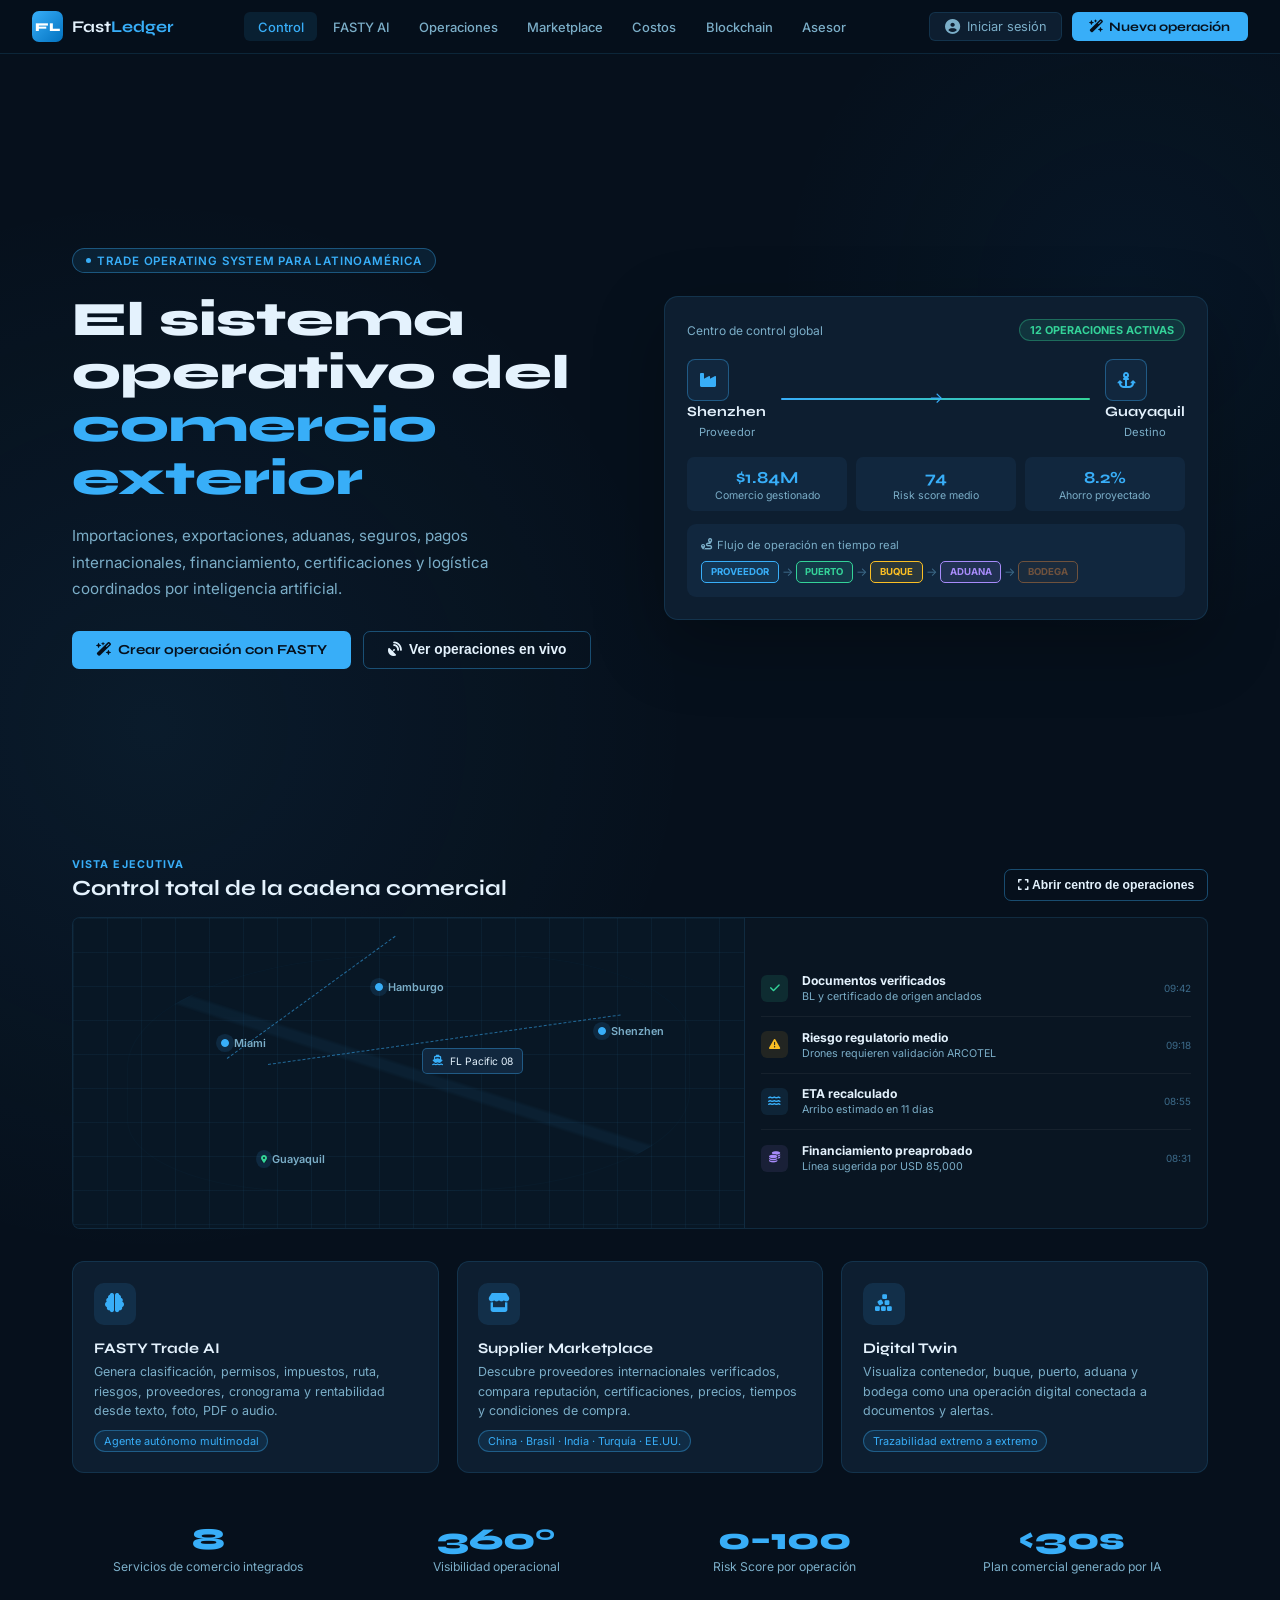
==== index.html @ 18758d23 "Build FastAPI backend for FastLedger Trade OS" ====
﻿<!DOCTYPE html>
<html lang="es">
<head>
<meta charset="UTF-8">
<meta name="viewport" content="width=device-width, initial-scale=1.0">
<title>FastLedger — Trade Operating System</title>
<link href="https://fonts.googleapis.com/css2?family=Syne:wght@600;700;800&family=Inter:wght@300;400;500;600&display=swap" rel="stylesheet">
<link rel="stylesheet" href="https://cdnjs.cloudflare.com/ajax/libs/font-awesome/6.5.0/css/all.min.css">
<link rel="stylesheet" href="styles.css">
</head>
<body>

<!-- ═══ NAV ═══ -->
<nav>
  <div class="logo" onclick="goPg('home')">
    <div class="logo-box">FL</div>
    <div class="logo-name">Fast<em>Ledger</em></div>
  </div>
  <div class="nav-tabs">
    <button class="ntab on" id="nt-home" onclick="goPg('home')">Control</button>
    <button class="ntab" id="nt-fasty" onclick="goPg('fasty')">FASTY AI</button>
    <button class="ntab" id="nt-twin" onclick="goPg('twin')">Operaciones</button>
    <button class="ntab" id="nt-market" onclick="goPg('market')">Marketplace</button>
    <button class="ntab" id="nt-calc" onclick="goPg('calc')">Costos</button>
    <button class="ntab" id="nt-bc" onclick="goPg('bc')">Blockchain</button>
    <button class="ntab nav-more" id="nt-chat" onclick="goPg('chat')">Asesor</button>
  </div>
  <div class="nav-right">
    <div class="nav-user" id="nav-user-btn" onclick="openAuth()">
      <i class="fas fa-user-circle" style="font-size:.95rem"></i>
      <span id="nav-user-label">Iniciar sesión</span>
    </div>
    <button class="ncta" onclick="goPg('fasty')"><i class="fas fa-wand-magic-sparkles" style="margin-right:5px"></i>Nueva operación</button>
  </div>
</nav>

<!-- ═══ AUTH MODAL ═══ -->
<div class="modal-bg" id="auth-modal">
  <div class="modal">
    <button class="modal-close" onclick="closeModal('auth-modal')"><i class="fas fa-times"></i></button>
    <h3>Bienvenido a <span style="color:var(--sky)">FastLedger</span></h3>
    <p class="sub">Accede a tu cuenta para gestionar tus importaciones</p>
    <div class="modal-tabs">
      <button class="mtab on" id="mt-login" onclick="switchAuthTab('login')">Iniciar sesión</button>
      <button class="mtab"    id="mt-reg"   onclick="switchAuthTab('reg')">Crear cuenta</button>
    </div>
    <!-- LOGIN -->
    <div class="mform on" id="mf-login">
      <div class="mfg"><label>Correo electrónico</label><input type="email" id="login-email" placeholder="tu@correo.com"></div>
      <div class="mfg"><label>Contraseña</label><input type="password" id="login-pass" placeholder="••••••••"></div>
      <button class="btn-modal" onclick="doLogin()"><i class="fas fa-sign-in-alt" style="margin-right:6px"></i>Entrar</button>
      <div class="modal-footer">¿No llegó el correo? <a onclick="resendVerificationEmail()">Reenviar verificación</a></div>
    </div>
    <!-- REGISTER -->
    <div class="mform" id="mf-reg">
      <div class="mfg"><label>Nombre completo</label><input type="text" id="reg-name" placeholder="Tu nombre"></div>
      <div class="mfg"><label>Correo electrónico</label><input type="email" id="reg-email" placeholder="tu@correo.com"></div>
      <div class="mfg"><label>Contraseña</label><input type="password" id="reg-pass" placeholder="Mínimo 8 caracteres con letras y números"></div>
      <button class="btn-modal" onclick="doRegister()"><i class="fas fa-user-plus" style="margin-right:6px"></i>Crear cuenta gratis</button>
    </div>
  </div>
</div>

<!-- ═══ CHECKOUT MODAL ═══ -->
<div class="modal-bg" id="checkout-modal">
  <div class="modal" style="max-width:480px">
    <button class="modal-close" onclick="closeModal('checkout-modal')"><i class="fas fa-times"></i></button>
    <h3 style="margin-bottom:1.25rem">Finalizar Importación</h3>

    <!-- Steps indicator -->
    <div class="checkout-steps" id="co-steps">
      <div class="cstep on" id="cos1">
        <div class="cstep-dot">1</div><span class="cstep-lbl">Resumen</span>
      </div>
      <div class="cstep-line"></div>
      <div class="cstep" id="cos2">
        <div class="cstep-dot">2</div><span class="cstep-lbl">Contacto</span>
      </div>
      <div class="cstep-line"></div>
      <div class="cstep" id="cos3">
        <div class="cstep-dot">3</div><span class="cstep-lbl">Pago</span>
      </div>
      <div class="cstep-line"></div>
      <div class="cstep" id="cos4">
        <div class="cstep-dot">4</div><span class="cstep-lbl">Orden</span>
      </div>
    </div>

    <!-- Panel 1: Resumen -->
    <div class="co-panel on" id="cop1">
      <div style="background:var(--bg4);border-radius:9px;padding:1rem;margin-bottom:1rem;font-size:.83rem;line-height:1.85;" id="co-summary-box"></div>
      <div class="al al-b on" style="font-size:.77rem;margin-bottom:1rem">
        <i class="fas fa-info-circle" style="margin-right:5px"></i>
        Al continuar aceptas los términos de servicio de FastLedger. Los costos mostrados son estimados referenciales.
      </div>
      <button class="btn-modal" onclick="coNext(2)">Continuar <i class="fas fa-arrow-right" style="margin-left:5px"></i></button>
    </div>

    <!-- Panel 2: Contacto -->
    <div class="co-panel" id="cop2">
      <div style="background:var(--gdim);border:1px solid rgba(52,211,153,.3);border-radius:9px;padding:1rem;margin-bottom:1rem;font-size:.83rem;line-height:1.9">
        <strong style="color:var(--green);display:block;margin-bottom:.5rem"><i class="fas fa-headset" style="margin-right:6px"></i>Contacta a nuestro equipo</strong>
        Antes de proceder al pago, comunícate con nosotros para confirmar disponibilidad y detalles de tu orden:<br><br>
        📞 <strong>WhatsApp:</strong> <a href="https://wa.me/593978775005" target="_blank" style="color:var(--sky)">0978775005</a><br>
        📧 <strong>Email:</strong> <a href="mailto:FastLedger010@gmail.com" style="color:var(--sky)">FastLedger010@gmail.com</a><br>
        🕐 <strong>Horario:</strong> Lun–Vie, 8:00–18:00 (Ecuador)
      </div>
      <div class="mfg"><label>Tu nombre completo</label><input type="text" id="co-nombre" placeholder="Nombre y apellido"></div>
      <div class="mfg"><label>Tu WhatsApp / teléfono</label><input type="text" id="co-tel" placeholder="0999 999 999"></div>
      <div class="mfg"><label>Tu correo electrónico</label><input type="email" id="co-email" placeholder="tu@correo.com"></div>
      <div class="snav">
        <button class="btn-back" onclick="coNext(1)"><i class="fas fa-arrow-left" style="margin-right:5px"></i>Atrás</button>
        <button class="btn-next" onclick="coNext(3)">Continuar al pago <i class="fas fa-arrow-right" style="margin-left:5px"></i></button>
      </div>
    </div>

    <!-- Panel 3: Pago -->
    <div class="co-panel" id="cop3">
      <div style="background:var(--bg4);border-radius:9px;padding:1rem;margin-bottom:1rem;font-size:.83rem;line-height:1.85">
        <strong style="color:var(--sky);display:block;margin-bottom:.5rem"><i class="fas fa-lock" style="margin-right:6px"></i>Métodos de pago disponibles</strong>
        <div style="display:grid;grid-template-columns:1fr 1fr;gap:.6rem;margin-top:.5rem">
          <div id="pm1" onclick="selPay(1)" style="background:var(--bg3);border:1px solid var(--bdr);border-radius:7px;padding:.65rem;text-align:center;cursor:pointer;font-size:.78rem;transition:border-color .15s">
            <div style="font-size:1.3rem;margin-bottom:3px">💳</div>Tarjeta de<br>crédito/débito
          </div>
          <div id="pm2" onclick="selPay(2)" style="background:var(--bg3);border:1px solid var(--bdr);border-radius:7px;padding:.65rem;text-align:center;cursor:pointer;font-size:.78rem;transition:border-color .15s">
            <div style="font-size:1.3rem;margin-bottom:3px">📱</div>Transferencia<br>bancaria
          </div>
          <div id="pm3" onclick="selPay(3)" style="background:var(--bg3);border:1px solid var(--bdr);border-radius:7px;padding:.65rem;text-align:center;cursor:pointer;font-size:.78rem;transition:border-color .15s">
            <div style="font-size:1.3rem;margin-bottom:3px">💚</div>PayPal /<br>Nequi
          </div>
          <div id="pm4" onclick="selPay(4)" style="background:var(--bg3);border:1px solid var(--bdr);border-radius:7px;padding:.65rem;text-align:center;cursor:pointer;font-size:.78rem;transition:border-color .15s">
            <div style="font-size:1.3rem;margin-bottom:3px">🏦</div>Efectivo en<br>oficina
          </div>
        </div>
      </div>
      <div id="pay-form" style="display:none">
        <div class="mfg"><label>Número de tarjeta</label><input type="text" placeholder="•••• •••• •••• ••••" maxlength="19" id="card-num" oninput="fmtCard(this)"></div>
        <div class="fgr">
          <div class="mfg"><label>Vencimiento</label><input type="text" placeholder="MM/AA" maxlength="5"></div>
          <div class="mfg"><label>CVV</label><input type="text" placeholder="•••" maxlength="3"></div>
        </div>
      </div>
      <div class="snav" style="margin-top:.75rem">
        <button class="btn-back" onclick="coNext(2)"><i class="fas fa-arrow-left" style="margin-right:5px"></i>Atrás</button>
        <button class="btn-next" onclick="coNext(4)" id="pay-btn">Confirmar pago <i class="fas fa-lock" style="margin-left:5px"></i></button>
      </div>
    </div>

    <!-- Panel 4: Orden Generada -->
    <div class="co-panel" id="cop4">
      <div class="order-success">
        <div class="order-icon">🎉</div>
        <h3 style="font-size:1.15rem;margin-bottom:.4rem">¡Orden Confirmada!</h3>
        <p style="font-size:.83rem;color:var(--sub);margin-bottom:.75rem">Tu orden ha sido procesada exitosamente</p>
        <div class="order-code-box">
          <div class="order-code" id="order-code-display">FL-000000</div>
          <div class="order-code-lbl">Tu código de orden — guárdalo</div>
        </div>
        <div class="order-instructions">
          <strong><i class="fas fa-exclamation-circle" style="margin-right:5px"></i>¿Qué sigue?</strong><br>
          1. <strong>Copia tu código de orden</strong> de arriba<br>
          2. Escríbenos por <strong>WhatsApp al 0978775005</strong> o al correo <strong>FastLedger010@gmail.com</strong><br>
          3. <strong>Envía tu código</strong> para que procesemos tu importación<br>
          4. Nuestro equipo te contactará en máximo <strong>24 horas hábiles</strong> para confirmar detalles<br><br>
          <span style="color:var(--sky)">📌 Sin el código de orden tu solicitud no podrá ser procesada.</span>
        </div>
        <button class="btn-modal" style="margin-top:1rem" onclick="closeModal('checkout-modal');copyOrderCode()">
          <i class="fas fa-copy" style="margin-right:6px"></i>Copiar código y cerrar
        </button>
      </div>
    </div>

  </div>
</div>

<!-- ═══════════ HOME ═══════════ -->
<div id="pg-home" class="pg on">
  <div class="hero">
    <div>
      <div class="eyebrow"><span class="eyebrow-dot"></span>Trade Operating System para Latinoamérica</div>
      <h1 class="hero-h">El sistema operativo del <span class="hl">comercio exterior</span></h1>
      <p class="hero-p">Importaciones, exportaciones, aduanas, seguros, pagos internacionales, financiamiento, certificaciones y logística coordinados por inteligencia artificial.</p>
      <div class="hero-btns">
        <button class="btn-sky" onclick="goPg('fasty')"><i class="fas fa-wand-magic-sparkles" style="margin-right:7px"></i>Crear operación con FASTY</button>
        <button class="btn-ghost" onclick="goPg('twin')"><i class="fas fa-satellite-dish" style="margin-right:7px"></i>Ver operaciones en vivo</button>
      </div>
    </div>
    <div>
      <div class="hero-card command-card">
        <div class="hc-row"><span class="hc-lbl">Centro de control global</span><span class="hc-badge">12 OPERACIONES ACTIVAS</span></div>
        <div class="route">
          <div class="rc"><span class="flag"><i class="fas fa-industry"></i></span><strong>Shenzhen</strong><span>Proveedor</span></div>
          <div class="rline"></div>
          <div class="rc"><span class="flag"><i class="fas fa-anchor"></i></span><strong>Guayaquil</strong><span>Destino</span></div>
        </div>
        <div class="mstats">
          <div class="ms"><div class="msv">$1.84M</div><div class="msl">Comercio gestionado</div></div>
          <div class="ms"><div class="msv">74</div><div class="msl">Risk score medio</div></div>
          <div class="ms"><div class="msv">8.2%</div><div class="msl">Ahorro proyectado</div></div>
        </div>
        <div class="chain-preview">
          <div class="cp-lbl"><i class="fas fa-route"></i>Flujo de operación en tiempo real</div>
          <div class="cp-row">
            <div class="cpb cpb1">PROVEEDOR</div><span class="cparr">→</span>
            <div class="cpb cpb2">PUERTO</div><span class="cparr">→</span>
            <div class="cpb cpb3">BUQUE</div><span class="cparr">→</span>
            <div class="cpb cpb4">ADUANA</div><span class="cparr">→</span>
            <div class="cpb cpb5">BODEGA</div>
          </div>
        </div>
      </div>
    </div>
  </div>
  <section class="ops-band">
    <div class="ops-head">
      <div>
        <span class="ops-kicker">Vista ejecutiva</span>
        <h2>Control total de la cadena comercial</h2>
      </div>
      <button class="btn-ghost compact" onclick="goPg('twin')"><i class="fas fa-expand"></i> Abrir centro de operaciones</button>
    </div>
    <div class="ops-grid">
      <div class="ops-map">
        <div class="map-grid"></div>
        <span class="map-port port-asia"><i class="fas fa-circle"></i><b>Shenzhen</b></span>
        <span class="map-port port-eu"><i class="fas fa-circle"></i><b>Hamburgo</b></span>
        <span class="map-port port-us"><i class="fas fa-circle"></i><b>Miami</b></span>
        <span class="map-port port-ec"><i class="fas fa-location-dot"></i><b>Guayaquil</b></span>
        <div class="map-route route-a"></div>
        <div class="map-route route-b"></div>
        <div class="map-vessel"><i class="fas fa-ship"></i> FL Pacific 08</div>
      </div>
      <div class="ops-feed">
        <div class="feed-row"><span class="feed-icon green"><i class="fas fa-check"></i></span><div><strong>Documentos verificados</strong><small>BL y certificado de origen anclados</small></div><time>09:42</time></div>
        <div class="feed-row"><span class="feed-icon amber"><i class="fas fa-triangle-exclamation"></i></span><div><strong>Riesgo regulatorio medio</strong><small>Drones requieren validación ARCOTEL</small></div><time>09:18</time></div>
        <div class="feed-row"><span class="feed-icon blue"><i class="fas fa-water"></i></span><div><strong>ETA recalculado</strong><small>Arribo estimado en 11 días</small></div><time>08:55</time></div>
        <div class="feed-row"><span class="feed-icon purple"><i class="fas fa-coins"></i></span><div><strong>Financiamiento preaprobado</strong><small>Línea sugerida por USD 85,000</small></div><time>08:31</time></div>
      </div>
    </div>
  </section>
  <div class="svc-grid">
    <div class="svc" onclick="goPg('fasty')">
      <div class="svc-icon"><i class="fas fa-brain"></i></div>
      <h4>FASTY Trade AI</h4>
      <p>Genera clasificación, permisos, impuestos, ruta, riesgos, proveedores, cronograma y rentabilidad desde texto, foto, PDF o audio.</p>
      <span class="svc-tag">Agente autónomo multimodal</span>
    </div>
    <div class="svc" onclick="goPg('market')">
      <div class="svc-icon"><i class="fas fa-store"></i></div>
      <h4>Supplier Marketplace</h4>
      <p>Descubre proveedores internacionales verificados, compara reputación, certificaciones, precios, tiempos y condiciones de compra.</p>
      <span class="svc-tag">China · Brasil · India · Turquía · EE.UU.</span>
    </div>
    <div class="svc" onclick="goPg('twin')">
      <div class="svc-icon"><i class="fas fa-cubes-stacked"></i></div>
      <h4>Digital Twin</h4>
      <p>Visualiza contenedor, buque, puerto, aduana y bodega como una operación digital conectada a documentos y alertas.</p>
      <span class="svc-tag">Trazabilidad extremo a extremo</span>
    </div>
  </div>
  <div class="kpis">
    <div class="kpi"><div class="kpi-n">8</div><div class="kpi-l">Servicios de comercio integrados</div></div>
    <div class="kpi"><div class="kpi-n">360°</div><div class="kpi-l">Visibilidad operacional</div></div>
    <div class="kpi"><div class="kpi-n">0–100</div><div class="kpi-l">Risk Score por operación</div></div>
    <div class="kpi"><div class="kpi-n">&lt;30s</div><div class="kpi-l">Plan comercial generado por IA</div></div>
  </div>
</div>

<!-- FASTY TRADE AI -->
<div id="pg-fasty" class="pg">
  <div class="wrap trade-wrap">
    <div class="ph trade-ph">
      <div>
        <div class="ph-tag">FASTY Trade AI</div>
        <h2>Diseña una operación de comercio exterior en segundos</h2>
        <p>Describe la operación o adjunta evidencia. FASTY estructura el caso, identifica riesgos y genera un plan ejecutable.</p>
      </div>
      <span class="live-pill"><i class="fas fa-circle"></i> Agente operativo activo</span>
    </div>

    <div class="fasty-layout">
      <section class="fasty-console">
        <div class="mode-tabs">
          <button class="mode-tab on" data-mode="text" onclick="setFastyMode('text',this)"><i class="fas fa-keyboard"></i><span>Texto</span></button>
          <button class="mode-tab" data-mode="image" onclick="setFastyMode('image',this)"><i class="fas fa-camera"></i><span>Foto</span></button>
          <button class="mode-tab" data-mode="pdf" onclick="setFastyMode('pdf',this)"><i class="fas fa-file-pdf"></i><span>Factura PDF</span></button>
          <button class="mode-tab" data-mode="audio" onclick="setFastyMode('audio',this)"><i class="fas fa-microphone"></i><span>Audio</span></button>
        </div>

        <div class="fasty-input-pane on" id="fasty-pane-text">
          <label for="fasty-prompt">¿Qué operación quieres realizar?</label>
          <textarea id="fasty-prompt" placeholder="Ejemplo: Quiero importar 300 drones desde Shenzhen a Guayaquil, valor FOB USD 48,000. Necesito saber permisos, impuestos, ruta y rentabilidad.">Quiero importar 300 drones desde Shenzhen a Guayaquil, valor FOB USD 48,000.</textarea>
          <div class="prompt-examples">
            <button onclick="useFastyExample('acero')">10 toneladas de acero desde Turquía</button>
            <button onclick="useFastyExample('laptops')">500 laptops desde Shenzhen</button>
            <button onclick="useFastyExample('cacao')">Exportar cacao a Países Bajos</button>
          </div>
        </div>

        <div class="fasty-input-pane" id="fasty-pane-image">
          <label class="drop-zone" for="fasty-image">
            <i class="fas fa-camera"></i>
            <strong>Sube o toma una foto del producto</strong>
            <span>FASTY simulará identificación de producto, material, uso y partida arancelaria.</span>
            <input type="file" id="fasty-image" accept="image/*" capture="environment" onchange="handleFastyFile(this,'image')">
          </label>
          <div class="file-status" id="fasty-image-status">Ninguna imagen seleccionada</div>
        </div>

        <div class="fasty-input-pane" id="fasty-pane-pdf">
          <label class="drop-zone" for="fasty-pdf">
            <i class="fas fa-file-invoice"></i>
            <strong>Sube una factura comercial</strong>
            <span>Extracción simulada de FOB, peso, Incoterm, proveedor y país de origen.</span>
            <input type="file" id="fasty-pdf" accept="application/pdf" onchange="handleFastyFile(this,'pdf')">
          </label>
          <div class="file-status" id="fasty-pdf-status">Ningún PDF seleccionado</div>
        </div>

        <div class="fasty-input-pane" id="fasty-pane-audio">
          <button class="record-btn" id="fasty-record" onclick="toggleFastyRecording()"><i class="fas fa-microphone"></i></button>
          <strong class="record-title" id="fasty-record-title">Pulsa para dictar tu operación</strong>
          <p class="record-copy">La demostración convertirá tu instrucción de voz en una solicitud estructurada.</p>
          <div class="audio-wave" id="fasty-wave"><span></span><span></span><span></span><span></span><span></span><span></span></div>
        </div>

        <div class="fasty-actions">
          <div class="agent-capabilities"><i class="fas fa-shield-halved"></i> Aduanas <i class="fas fa-route"></i> Logística <i class="fas fa-chart-line"></i> Rentabilidad</div>
          <button class="run-fasty" onclick="runFastyAnalysis()"><i class="fas fa-wand-magic-sparkles"></i> Generar plan operativo</button>
        </div>
      </section>

      <aside class="fasty-progress">
        <div class="agent-avatar"><span>F</span><i class="fas fa-bolt"></i></div>
        <h3>Motor de decisión FASTY</h3>
        <p>Convierte una intención comercial en un expediente operativo verificable.</p>
        <div class="agent-steps">
          <div class="agent-step ready" id="agent-step-1"><i class="fas fa-check"></i><span><b>Interpretar operación</b><small>Producto, origen, volumen y objetivo</small></span></div>
          <div class="agent-step" id="agent-step-2"><i class="fas fa-barcode"></i><span><b>Clasificar mercancía</b><small>Partida y requisitos técnicos</small></span></div>
          <div class="agent-step" id="agent-step-3"><i class="fas fa-scale-balanced"></i><span><b>Evaluar regulación</b><small>Permisos, impuestos y alertas</small></span></div>
          <div class="agent-step" id="agent-step-4"><i class="fas fa-ship"></i><span><b>Diseñar logística</b><small>Ruta, naviera y cronograma</small></span></div>
          <div class="agent-step" id="agent-step-5"><i class="fas fa-sack-dollar"></i><span><b>Calcular viabilidad</b><small>Costo total, margen y financiamiento</small></span></div>
        </div>
      </aside>
    </div>

    <section class="fasty-results" id="fasty-results">
      <div class="result-head">
        <div><span class="ops-kicker">Expediente generado</span><h2 id="fasty-result-title">Importación de 300 drones desde Shenzhen</h2></div>
        <div class="risk-gauge" id="fasty-risk-gauge"><strong>68</strong><span>Risk Score</span></div>
      </div>
      <div class="result-grid">
        <article class="result-panel span-2">
          <div class="panel-title"><i class="fas fa-clipboard-check"></i> Resumen ejecutivo</div>
          <p id="fasty-summary">Operación viable con control regulatorio medio. Requiere validar homologación de radiofrecuencia, documentación técnica y uso previsto antes del embarque.</p>
          <div class="summary-metrics">
            <div><span>Partida sugerida</span><strong id="fasty-tariff">8806.22.00</strong></div>
            <div><span>Costo aterrizado</span><strong id="fasty-landed">$66,940</strong></div>
            <div><span>Tiempo estimado</span><strong id="fasty-days">32–41 días</strong></div>
            <div><span>Margen proyectado</span><strong id="fasty-margin">24.6%</strong></div>
          </div>
        </article>
        <article class="result-panel">
          <div class="panel-title"><i class="fas fa-stamp"></i> Permisos</div>
          <ul class="check-list" id="fasty-permits">
            <li><i class="fas fa-circle-check"></i> Registro de importador</li>
            <li><i class="fas fa-triangle-exclamation"></i> Validación ARCOTEL</li>
            <li><i class="fas fa-circle-check"></i> Ficha técnica del fabricante</li>
          </ul>
        </article>
        <article class="result-panel">
          <div class="panel-title"><i class="fas fa-coins"></i> Tributos estimados</div>
          <div class="cost-stack" id="fasty-costs">
            <div><span>FOB</span><b>$48,000</b></div>
            <div><span>Flete + seguro</span><b>$4,720</b></div>
            <div><span>Arancel + FODINFA</span><b>$2,870</b></div>
            <div><span>IVA</span><b>$8,340</b></div>
            <div><span>Logística local</span><b>$3,010</b></div>
          </div>
        </article>
        <article class="result-panel">
          <div class="panel-title"><i class="fas fa-route"></i> Ruta recomendada</div>
          <div class="mini-route"><b>Shenzhen</b><span></span><b>Guayaquil</b></div>
          <p class="panel-note">Yantian → transbordo Manzanillo → Contecon Guayaquil. Modalidad LCL prioritaria por volumen.</p>
        </article>
        <article class="result-panel">
          <div class="panel-title"><i class="fas fa-building"></i> Proveedores sugeridos</div>
          <div class="supplier-mini"><span>SV</span><div><b>SkyVision Robotics</b><small>4.8 · Verificado · Shenzhen</small></div></div>
          <div class="supplier-mini"><span>AT</span><div><b>AeroTech Global</b><small>4.7 · ISO 9001 · Dongguan</small></div></div>
        </article>
        <article class="result-panel span-2">
          <div class="panel-title"><i class="fas fa-calendar-days"></i> Cronograma autónomo</div>
          <div class="schedule-track">
            <div class="schedule-item done"><span>1</span><b>Validar proveedor</b><small>Día 0–2</small></div>
            <div class="schedule-item"><span>2</span><b>Permisos previos</b><small>Día 3–8</small></div>
            <div class="schedule-item"><span>3</span><b>Pago y producción</b><small>Día 9–16</small></div>
            <div class="schedule-item"><span>4</span><b>Embarque</b><small>Día 17–35</small></div>
            <div class="schedule-item"><span>5</span><b>Aduana y entrega</b><small>Día 36–41</small></div>
          </div>
        </article>
      </div>
    </section>
  </div>
</div>

<!-- DIGITAL TWIN / OPERATIONS -->
<div id="pg-twin" class="pg">
  <div class="wrap trade-wrap">
    <div class="ph trade-ph">
      <div><div class="ph-tag">Digital Twin</div><h2>Centro de operaciones en tiempo real</h2><p>Una representación digital del embarque conectada a riesgos, documentos y eventos logísticos.</p></div>
      <select class="operation-select" id="operation-select" onchange="changeTwinOperation(this.value)">
        <option value="drones">FL-2606-DRN · Drones · China → Ecuador</option>
        <option value="steel">FL-2606-STL · Acero · Turquía → Ecuador</option>
        <option value="cacao">FL-2606-CCO · Cacao · Ecuador → Países Bajos</option>
      </select>
    </div>
    <div class="twin-kpis">
      <div><span>Estado</span><strong class="green" id="twin-status">En tránsito</strong></div>
      <div><span>ETA</span><strong id="twin-eta">11 días</strong></div>
      <div><span>Ubicación</span><strong id="twin-location">Pacífico Norte</strong></div>
      <div><span>Risk Score</span><strong class="amber" id="twin-risk">68 / 100</strong></div>
      <div><span>Documentos</span><strong id="twin-docs">7 / 8</strong></div>
    </div>
    <div class="twin-layout">
      <section class="twin-scene">
        <div class="ocean-lines"></div>
        <div class="port-node origin"><i class="fas fa-industry"></i><span id="twin-origin">Shenzhen</span></div>
        <div class="port-node destination"><i class="fas fa-warehouse"></i><span id="twin-destination">Guayaquil</span></div>
        <div class="sea-lane"></div>
        <div class="vessel-model" id="vessel-model"><i class="fas fa-ship"></i><span>MSC Vega</span><small>12.4 kn</small></div>
        <div class="container-model"><i class="fas fa-box"></i><span>MSCU 842019-4</span><small>Temperatura 24°C · Sello intacto</small></div>
        <div class="scene-controls">
          <button class="on" onclick="setTwinLayer('route',this)"><i class="fas fa-route"></i> Ruta</button>
          <button onclick="setTwinLayer('weather',this)"><i class="fas fa-cloud-sun"></i> Clima</button>
          <button onclick="setTwinLayer('risk',this)"><i class="fas fa-shield-halved"></i> Riesgo</button>
        </div>
      </section>
      <aside class="twin-side">
        <div class="panel-title"><i class="fas fa-tower-broadcast"></i> Eventos en vivo</div>
        <div class="event-stream" id="twin-events">
          <div><time>10:24</time><span class="event-dot green"></span><p><b>Telemetría recibida</b><small>Posición y sello confirmados</small></p></div>
          <div><time>09:48</time><span class="event-dot blue"></span><p><b>Documento anclado</b><small>Bill of Lading · hash 8f31…aa90</small></p></div>
          <div><time>08:16</time><span class="event-dot amber"></span><p><b>ETA actualizado</b><small>Congestión moderada en Manzanillo</small></p></div>
          <div><time>Ayer</time><span class="event-dot purple"></span><p><b>Seguro activado</b><small>Cobertura puerta a puerta</small></p></div>
        </div>
      </aside>
    </div>
    <div class="operations-bottom">
      <section class="document-vault">
        <div class="panel-title"><i class="fas fa-fingerprint"></i> Bóveda documental blockchain</div>
        <div class="vault-grid">
          <button onclick="verifyTradeDocument(this,'Factura comercial')"><i class="fas fa-file-invoice"></i><span>Factura comercial<small>Hash verificado</small></span><b>OK</b></button>
          <button onclick="verifyTradeDocument(this,'Bill of Lading')"><i class="fas fa-file-contract"></i><span>Bill of Lading<small>Hash verificado</small></span><b>OK</b></button>
          <button onclick="verifyTradeDocument(this,'Certificado de origen')"><i class="fas fa-certificate"></i><span>Cert. de origen<small>Hash verificado</small></span><b>OK</b></button>
          <button class="pending" onclick="verifyTradeDocument(this,'Certificado técnico')"><i class="fas fa-microchip"></i><span>Cert. técnico<small>Pendiente de firma</small></span><b>!</b></button>
        </div>
      </section>
      <section class="risk-panel">
        <div class="panel-title"><i class="fas fa-shield-halved"></i> Inteligencia de riesgo</div>
        <div class="risk-score-large"><strong>68</strong><span>Riesgo medio</span></div>
        <div class="risk-bars">
          <div><span>País</span><i><b style="width:42%"></b></i><em>42</em></div>
          <div><span>Producto</span><i><b style="width:78%"></b></i><em>78</em></div>
          <div><span>Proveedor</span><i><b style="width:24%"></b></i><em>24</em></div>
          <div><span>Regulación</span><i><b style="width:72%"></b></i><em>72</em></div>
        </div>
      </section>
    </div>
  </div>
</div>

<!-- MARKETPLACE -->
<div id="pg-market" class="pg">
  <div class="wrap trade-wrap">
    <div class="ph trade-ph">
      <div><div class="ph-tag">Supplier Marketplace</div><h2>Proveedores internacionales verificados</h2><p>Compara reputación, certificaciones, capacidad, precio y riesgo antes de negociar.</p></div>
      <button class="btn-sky" onclick="showMarketplaceNotice()"><i class="fas fa-building-circle-check"></i> Solicitar verificación</button>
    </div>
    <div class="market-toolbar">
      <div class="market-search"><i class="fas fa-magnifying-glass"></i><input id="market-search" placeholder="Buscar producto, proveedor o país" oninput="filterSuppliers()"></div>
      <select id="market-country" onchange="filterSuppliers()"><option value="all">Todos los países</option><option value="china">China</option><option value="brasil">Brasil</option><option value="india">India</option><option value="turquia">Turquía</option><option value="usa">Estados Unidos</option></select>
      <select id="market-category" onchange="filterSuppliers()"><option value="all">Todas las categorías</option><option value="technology">Tecnología</option><option value="industrial">Industrial</option><option value="food">Alimentos</option><option value="textile">Textil</option></select>
    </div>
    <div class="supplier-grid" id="supplier-grid">
      <article class="supplier-card" data-country="china" data-category="technology" data-search="skyvision robotics drones tecnologia shenzhen">
        <div class="supplier-cover tech"><span>SV</span><b><i class="fas fa-badge-check"></i> Verificado</b></div>
        <div class="supplier-body"><h3>SkyVision Robotics</h3><p>Shenzhen, China · Drones y sensores</p><div class="rating"><strong>4.8</strong><span>★★★★★</span><small>126 operaciones</small></div><div class="supplier-tags"><span>ISO 9001</span><span>OEM</span><span>Trade Assurance</span></div><div class="supplier-facts"><div><small>MOQ</small><b>100 u.</b></div><div><small>Lead time</small><b>18 días</b></div><div><small>Risk</small><b class="green">22</b></div></div><button onclick="openSupplier('SkyVision Robotics')">Evaluar proveedor</button></div>
      </article>
      <article class="supplier-card" data-country="turquia" data-category="industrial" data-search="anatolia steel acero industrial turquia">
        <div class="supplier-cover steel"><span>AS</span><b><i class="fas fa-badge-check"></i> Verificado</b></div>
        <div class="supplier-body"><h3>Anatolia Steel Works</h3><p>Izmir, Turquía · Acero estructural</p><div class="rating"><strong>4.7</strong><span>★★★★★</span><small>89 operaciones</small></div><div class="supplier-tags"><span>EN 10025</span><span>Mill Test</span><span>SGS</span></div><div class="supplier-facts"><div><small>MOQ</small><b>5 ton.</b></div><div><small>Lead time</small><b>24 días</b></div><div><small>Risk</small><b class="green">28</b></div></div><button onclick="openSupplier('Anatolia Steel Works')">Evaluar proveedor</button></div>
      </article>
      <article class="supplier-card" data-country="brasil" data-category="food" data-search="verde brasil foods alimentos cafe">
        <div class="supplier-cover food"><span>VB</span><b><i class="fas fa-badge-check"></i> Verificado</b></div>
        <div class="supplier-body"><h3>Verde Brasil Foods</h3><p>São Paulo, Brasil · Alimentos y café</p><div class="rating"><strong>4.9</strong><span>★★★★★</span><small>203 operaciones</small></div><div class="supplier-tags"><span>HACCP</span><span>Orgánico</span><span>FDA</span></div><div class="supplier-facts"><div><small>MOQ</small><b>1 pallet</b></div><div><small>Lead time</small><b>12 días</b></div><div><small>Risk</small><b class="green">16</b></div></div><button onclick="openSupplier('Verde Brasil Foods')">Evaluar proveedor</button></div>
      </article>
      <article class="supplier-card" data-country="india" data-category="textile" data-search="jaipur textile collective textiles india">
        <div class="supplier-cover textile"><span>JT</span><b><i class="fas fa-badge-check"></i> Verificado</b></div>
        <div class="supplier-body"><h3>Jaipur Textile Collective</h3><p>Jaipur, India · Textiles y confección</p><div class="rating"><strong>4.6</strong><span>★★★★☆</span><small>74 operaciones</small></div><div class="supplier-tags"><span>GOTS</span><span>OEKO-TEX</span><span>SEDEX</span></div><div class="supplier-facts"><div><small>MOQ</small><b>500 u.</b></div><div><small>Lead time</small><b>21 días</b></div><div><small>Risk</small><b class="amber">39</b></div></div><button onclick="openSupplier('Jaipur Textile Collective')">Evaluar proveedor</button></div>
      </article>
      <article class="supplier-card" data-country="usa" data-category="technology" data-search="northstar components tecnologia usa miami">
        <div class="supplier-cover components"><span>NC</span><b><i class="fas fa-badge-check"></i> Verificado</b></div>
        <div class="supplier-body"><h3>Northstar Components</h3><p>Miami, EE.UU. · Componentes electrónicos</p><div class="rating"><strong>4.8</strong><span>★★★★★</span><small>158 operaciones</small></div><div class="supplier-tags"><span>RoHS</span><span>UL</span><span>ISO 14001</span></div><div class="supplier-facts"><div><small>MOQ</small><b>50 u.</b></div><div><small>Lead time</small><b>7 días</b></div><div><small>Risk</small><b class="green">14</b></div></div><button onclick="openSupplier('Northstar Components')">Evaluar proveedor</button></div>
      </article>
      <article class="supplier-card" data-country="china" data-category="industrial" data-search="guangdong machinery maquinaria industrial china">
        <div class="supplier-cover machinery"><span>GM</span><b><i class="fas fa-badge-check"></i> Verificado</b></div>
        <div class="supplier-body"><h3>Guangdong Machinery</h3><p>Foshan, China · Maquinaria industrial</p><div class="rating"><strong>4.5</strong><span>★★★★☆</span><small>61 operaciones</small></div><div class="supplier-tags"><span>CE</span><span>ISO 9001</span><span>Inspection</span></div><div class="supplier-facts"><div><small>MOQ</small><b>1 equipo</b></div><div><small>Lead time</small><b>35 días</b></div><div><small>Risk</small><b class="amber">44</b></div></div><button onclick="openSupplier('Guangdong Machinery')">Evaluar proveedor</button></div>
      </article>
    </div>
  </div>
</div>

<!-- ═══════════ PRESUPUESTO IA (solo cargas grandes) ═══════════ -->
<div id="pg-calc" class="pg">
<div class="wrap">
  <div class="ph">
    <div class="ph-tag">Presupuesto IA — Cargas Grandes</div>
    <h2>Vehículos, Motos y Carga Industrial</h2>
    <p>Esta calculadora es para importaciones de <strong>alto valor y carga pesada</strong> que requieren proceso aduanero completo. Para paquetes pequeños (ropa, cosméticos, etc.) usa el <strong>Asesor Ledger</strong>.</p>
  </div>
  <div style="background:rgba(56,174,248,.07);border:1px solid var(--bdr-hi);border-radius:9px;padding:.8rem 1rem;margin-bottom:1.5rem;font-size:.8rem;color:var(--sub);display:flex;align-items:center;gap:10px">
    <i class="fas fa-info-circle" style="color:var(--sky);font-size:1rem;flex-shrink:0"></i>
    <span>¿Quieres cotizar zapatos, ropa, cosméticos u otros artículos pequeños? <strong style="color:var(--sky);cursor:pointer" onclick="goPg('chat')">Habla con Ledger →</strong> — calcula al instante a $5/lb sin aranceles complejos.</span>
  </div>
  <div class="calc-layout">
    <!-- FORM -->
    <div class="fc">
      <div class="fc-head"><i class="fas fa-sliders-h"></i><h3>Configura tu envío</h3></div>
      <div class="fc-body">
        <div class="stabs">
          <div class="stab now" id="st1">🚗 Vehículo</div>
          <div class="stab"     id="st2">🚢 Logística</div>
          <div class="stab"     id="st3">✅ Calcular</div>
        </div>

        <!-- STEP 1 -->
        <div class="sp on" id="sp1">
          <div class="fg">
            <label>Tipo de mercancía (cargas grandes)</label>
            <select id="s-tipo" onchange="onTipoChange()">
              <option value="">— Selecciona —</option>
              <option value="auto">🚗 Automóvil / Vehículo particular</option>
              <option value="moto">🏍️ Motocicleta</option>
              <option value="camion">🚚 Camión / Bus / Vehículo pesado</option>
              <option value="maquinaria">⚙️ Maquinaria industrial pesada</option>
              <option value="electrodomestico_g">🏗️ Equipos industriales grandes</option>
              <option value="acero">🔩 Acero / Metales / Materiales a granel</option>
            </select>
          </div>

          <!-- BLOQUE VEHÍCULO -->
          <div id="v-block" style="display:none">
            <div class="al al-r" id="al-usado">
              <strong><i class="fas fa-ban" style="margin-right:5px"></i>PROHIBIDO — VEHÍCULO USADO</strong><br>
              Art. 73 COPCI + Res. COMEX 116. Solo vehículos 0 km nuevos de fábrica, sin excepción.
            </div>
            <div class="al al-g" id="al-electrico">
              <strong><i class="fas fa-leaf" style="margin-right:5px"></i>BENEFICIO ELÉCTRICO/HÍBRIDO</strong><br>
              IVA reducido al <strong>5%</strong> + Arancel 0–5%. Política MICSE. Ahorro sustancial.
            </div>
            <div class="vx">
              <div class="vx-hd"><i class="fas fa-car"></i>Detalles del vehículo — definen los impuestos exactos</div>
              <div class="fg">
                <label>Condición</label>
                <select id="v-cond" onchange="checkUsado()">
                  <option value="nuevo">✅ 0 km — Nuevo de fábrica</option>
                  <option value="usado">🚫 Usado / Segunda mano</option>
                </select>
              </div>
              <div id="v-new-fields">
                <div class="fg">
                  <label>Tipo de propulsión</label>
                  <select id="v-motor" onchange="calcular()">
                    <option value="gasolina">⛽ Gasolina</option>
                    <option value="diesel">🛢️ Diésel</option>
                    <option value="hibrido">🔋⛽ Híbrido (HEV/PHEV)</option>
                    <option value="electrico">⚡ Eléctrico puro (BEV)</option>
                  </select>
                </div>
                <div class="fgr">
                  <div class="fg">
                    <label>Cilindraje</label>
                    <select id="v-cc" onchange="calcular()">
                      <option value="1500">≤ 1.500 cc</option>
                      <option value="2000" selected>1.501–2.000 cc</option>
                      <option value="2500">2.001–2.500 cc</option>
                      <option value="3000">2.501–3.000 cc</option>
                      <option value="3001">+ 3.000 cc (lujo)</option>
                    </select>
                  </div>
                  <div class="fg">
                    <label>Uso previsto</label>
                    <select id="v-uso" onchange="calcular()">
                      <option value="particular">🧑 Particular</option>
                      <option value="comercial">🏢 Comercial</option>
                      <option value="diplomatico">🏛️ Diplomático</option>
                    </select>
                  </div>
                </div>
                <div class="fgr">
                  <div class="fg">
                    <label>Cert. EUR.1 (UE)</label>
                    <select id="v-eur1" onchange="calcular()">
                      <option value="si">✅ Sí — tengo EUR.1</option>
                      <option value="no">❌ No</option>
                    </select>
                  </div>
                  <div class="fg">
                    <label>Homologación INEN</label>
                    <select id="v-inen" onchange="calcular()">
                      <option value="si">✅ Ya homologado</option>
                      <option value="no">⚙️ Requiere trámite</option>
                    </select>
                  </div>
                </div>
              </div>
            </div>
          </div>

          <div class="fg">
            <label>País de origen</label>
            <select id="s-pais" onchange="calcular()">
              <option value="DE">🇩🇪 Alemania</option>
              <option value="JP">🇯🇵 Japón</option>
              <option value="US">🇺🇸 Estados Unidos</option>
              <option value="CN">🇨🇳 China</option>
              <option value="ES">🇪🇸 España</option>
              <option value="KR">🇰🇷 Corea del Sur</option>
              <option value="IT">🇮🇹 Italia</option>
              <option value="FR">🇫🇷 Francia</option>
              <option value="BR">🇧🇷 Brasil</option>
              <option value="MX">🇲🇽 México</option>
            </select>
          </div>
          <div class="fgr">
            <div class="fg">
              <label>Valor FOB (USD)</label>
              <input type="number" id="s-fob" value="25000" min="1" onchange="calcular()" onkeyup="calcular()">
            </div>
            <div class="fg">
              <label>Peso (lb) <span style="color:var(--dim);font-size:.7rem">1 kg=2.2 lb</span></label>
              <input type="number" id="s-peso" value="3300" min="1" step="1" onchange="calcular()" onkeyup="calcular()">
            </div>
          </div>
          <div class="snav">
            <button class="btn-next" onclick="goStep(2)">Siguiente: Logística <i class="fas fa-arrow-right" style="margin-left:5px"></i></button>
          </div>
        </div>

        <!-- STEP 2 -->
        <div class="sp" id="sp2">
          <div class="fg">
            <label>Modalidad de transporte</label>
            <select id="s-modal" onchange="calcular()">
              <option value="maritimo">🚢 Marítimo — FCL (contenedor completo)</option>
              <option value="lcl">🚢 Marítimo — LCL (carga consolidada)</option>
              <option value="aereo">✈️ Aéreo (solo maquinaria ligera)</option>
            </select>
          </div>
          <div class="fg">
            <label>Puerto de entrada en Ecuador</label>
            <select id="s-puerto" onchange="calcular()">
              <option value="GYE">🏙️ Puerto de Guayaquil (principal)</option>
              <option value="MAN">⚓ Puerto de Manta</option>
              <option value="ESP">🌊 Puerto de Esmeraldas</option>
            </select>
          </div>
          <div class="fg">
            <label>Incoterm</label>
            <select id="s-inco" onchange="calcular()">
              <option value="FOB">FOB — Free On Board</option>
              <option value="CIF">CIF — Cost, Insurance & Freight</option>
              <option value="EXW">EXW — Ex Works</option>
            </select>
          </div>
          <div class="snav">
            <button class="btn-back" onclick="goStep(1)"><i class="fas fa-arrow-left" style="margin-right:5px"></i>Atrás</button>
            <button class="btn-next" onclick="goStep(3)">Ver resumen <i class="fas fa-arrow-right" style="margin-left:5px"></i></button>
          </div>
        </div>

        <!-- STEP 3 -->
        <div class="sp" id="sp3">
          <div class="sumbox">
            <div class="sumbox-lbl">Resumen de tu envío</div>
            <div class="sumbox-body" id="sum-body">—</div>
          </div>
          <div class="al al-b on" style="margin-bottom:.75rem;font-size:.76rem">
            <i class="fas fa-info-circle" style="margin-right:5px"></i>Valores estimados referenciales basados en normativa SENAE 2025.
          </div>
          <button class="btn-calc" onclick="calcular()"><i class="fas fa-brain" style="margin-right:7px"></i>Calcular costos completos</button>
          <div class="snav" style="margin-top:.65rem">
            <button class="btn-back" onclick="goStep(2)"><i class="fas fa-arrow-left" style="margin-right:5px"></i>Modificar logística</button>
          </div>
        </div>
      </div>
    </div>

    <!-- RESULTS -->
    <div class="rc-card">
      <div class="rc-head">
        <h3><i class="fas fa-file-invoice-dollar"></i>Desglose de Costos</h3>
        <span class="rc-badge" id="r-badge">— Selecciona tipo —</span>
      </div>
      <div class="rc-body">
        <div id="r-blocked" style="display:none">
          <div class="blocked">
            <div class="blocked-icon">🚫</div>
            <h3>Importación Prohibida</h3>
            <p>Ecuador prohíbe la importación de <strong>vehículos usados</strong> (Art. 73 COPCI + Res. COMEX 116). Sin excepciones.<br><br>Solo se permiten <strong style="color:var(--sky)">vehículos 0 km nuevos de fábrica</strong>.</p>
            <div class="blocked-hint"><i class="fas fa-lightbulb" style="color:var(--sky);margin-right:5px"></i>Cambia a "0 km — Nuevo de fábrica" para ver los costos.</div>
          </div>
        </div>
        <div id="r-content">
          <div class="bar" id="r-bar">
            <div style="flex:30;background:var(--sky)"></div>
            <div style="flex:20;background:var(--sky-lo)"></div>
            <div style="flex:25;background:#60A5FA"></div>
            <div style="flex:15;background:var(--green)"></div>
            <div style="flex:10;background:var(--amber)"></div>
          </div>
          <div class="bleg">
            <div class="bl"><div class="bl-dot" style="background:var(--sky)"></div>Impuestos</div>
            <div class="bl"><div class="bl-dot" style="background:var(--sky-lo)"></div>Flete contenedor</div>
            <div class="bl"><div class="bl-dot" style="background:#60A5FA"></div>Mercancía</div>
            <div class="bl"><div class="bl-dot" style="background:var(--green)"></div>Trámites</div>
            <div class="bl"><div class="bl-dot" style="background:var(--amber)"></div>Extras</div>
          </div>
          <div class="csec">
            <div class="csec-ttl">📦 Valor de la Mercancía</div>
            <div class="cl"><span class="cn"><i class="fas fa-tag"></i>Valor FOB declarado</span><span class="cv cv-dim" id="r-fob">—</span></div>
            <div class="cl"><span class="cn"><i class="fas fa-ship"></i>Flete internacional</span><span class="cv cv-sky" id="r-flete">—</span></div>
            <div class="cl"><span class="cn"><i class="fas fa-shield-alt"></i>Seguro (1.5% s/CIF)</span><span class="cv cv-sky" id="r-seg">—</span></div>
            <div class="cl bold-row"><span class="cn"><i class="fas fa-equals"></i>Valor CIF total</span><span class="cv" id="r-cif">—</span></div>
          </div>
          <div class="csec">
            <div class="csec-ttl">🏛️ Aranceles e Impuestos SENAE</div>
            <div class="cl"><span class="cn"><i class="fas fa-percentage"></i>Arancel ad valorem <span id="r-aran-pct" style="color:var(--sky);font-size:.78rem"></span></span><span class="cv cv-amb" id="r-aran">—</span></div>
            <div class="cl" id="row-eur1" style="display:none"><span class="cn"><i class="fas fa-handshake" style="color:var(--green)"></i>Descuento UE-CAN (EUR.1)</span><span class="cv cv-grn" id="r-eur1">—</span></div>
            <div class="cl"><span class="cn"><i class="fas fa-baby"></i>FODINFA (0.5% s/CIF)</span><span class="cv cv-amb" id="r-fodinfa">—</span></div>
            <div class="cl"><span class="cn"><i class="fas fa-receipt"></i>IVA <span id="r-iva-pct" style="color:var(--sky);font-size:.78rem"></span></span><span class="cv cv-amb" id="r-iva">—</span></div>
            <div class="cl" id="row-salv"><span class="cn"><i class="fas fa-exclamation-triangle"></i>Recargo especial</span><span class="cv cv-red" id="r-salv">$0</span></div>
            <div class="cl" id="row-rodaje" style="display:none"><span class="cn"><i class="fas fa-road"></i>Impuesto de rodaje (ANT)</span><span class="cv cv-amb" id="r-rodaje">—</span></div>
          </div>
          <div class="csec">
            <div class="csec-ttl">📋 Trámites y Servicios</div>
            <div class="cl"><span class="cn"><i class="fas fa-user-tie"></i>Agente de aduana</span><span class="cv cv-grn" id="r-agente">—</span></div>
            <div class="cl"><span class="cn"><i class="fas fa-warehouse"></i>Almacenaje temporal</span><span class="cv cv-grn" id="r-almacen">—</span></div>
            <div class="cl"><span class="cn"><i class="fas fa-truck"></i>Transporte interno</span><span class="cv cv-grn" id="r-transp">—</span></div>
            <div class="cl" id="row-inen" style="display:none"><span class="cn"><i class="fas fa-certificate"></i>Homologación INEN</span><span class="cv cv-amb" id="r-inen">—</span></div>
            <div class="cl"><span class="cn"><i class="fas fa-file-contract"></i>Documentos varios</span><span class="cv cv-grn" id="r-docs">—</span></div>
          </div>
          <div class="total-row">
            <span class="tl">💰 COSTO TOTAL IMPORTADO</span>
            <span class="tv" id="r-total">$0</span>
          </div>
          <div class="saving" id="r-saving"></div>
          <div class="tags" id="r-tags"></div>
          <div class="ia-box">
            <strong><i class="fas fa-robot" style="margin-right:5px"></i>Análisis IA: </strong>
            <span id="r-ia">Selecciona el tipo de mercancía para ver el análisis.</span>
          </div>
          <button class="checkout-btn" id="checkout-cta" style="display:none" onclick="openCheckout()">
            <i class="fas fa-shopping-cart" style="margin-right:8px"></i>Proceder a contratación del servicio
          </button>
        </div>
      </div>
    </div>
  </div>
</div>
</div>

<!-- ═══════════ BLOCKCHAIN ═══════════ -->
<div id="pg-bc" class="pg">
<div class="wrap">
  <div class="ph"><div class="ph-tag">Módulo Blockchain</div><h2>Cadena de Custodia Aduanera</h2><p>Trazabilidad inmutable de cada etapa del proceso de importación.</p></div>
  <div class="bc-kpis">
    <div class="bkpi"><div class="bkpi-v" style="color:var(--sky)">847</div><div class="bkpi-l">Bloques validados</div></div>
    <div class="bkpi"><div class="bkpi-v" style="color:var(--green)">12</div><div class="bkpi-l">Envíos activos</div></div>
    <div class="bkpi"><div class="bkpi-v" style="color:var(--amber)">99.98%</div><div class="bkpi-l">Uptime red</div></div>
    <div class="bkpi"><div class="bkpi-v" style="color:var(--sky)">3.2s</div><div class="bkpi-l">Tiempo/bloque</div></div>
  </div>
  <div style="font-size:.79rem;color:var(--sub);margin-bottom:.85rem;padding:.6rem 1rem;background:var(--bg3);border-radius:8px;border-left:3px solid var(--sky)">
    <i class="fas fa-info-circle" style="color:var(--sky);margin-right:6px"></i>
    Expediente activo: <strong>BMW Serie 5 | Múnich → Guayaquil</strong> | Ref. #FL-2025-847
  </div>
  <div class="chain-scroll">
    <div class="chain-row">
      <div class="chain-blk blk-sky"><div class="blk-n">#001 · Génesis</div><div class="blk-ico">📄</div><div class="blk-ttl">Registro Origen</div><div class="blk-hash">0x4f3a…b291</div><div class="blk-time">15 May · 09:14 UTC</div><div class="blk-ok">✓</div></div>
      <div class="chain-arr">→</div>
      <div class="chain-blk blk-grn"><div class="blk-n">#002 · Exportación</div><div class="blk-ico">🏭</div><div class="blk-ttl">Zoll Hamburg</div><div class="blk-hash">0x8c1e…f047</div><div class="blk-time">16 May · 14:30 UTC</div><div class="blk-ok">✓</div></div>
      <div class="chain-arr">→</div>
      <div class="chain-blk blk-amb"><div class="blk-n">#003 · Naviera</div><div class="blk-ico">🚢</div><div class="blk-ttl">MSC Container</div><div class="blk-hash">0x2d7b…c158</div><div class="blk-time">17 May · 08:00 UTC</div><div class="blk-ok">✓</div></div>
      <div class="chain-arr">→</div>
      <div class="chain-blk blk-pur" style="animation:glow 2s infinite"><div class="blk-n">#004 · SENAE</div><div class="blk-ico">🏛️</div><div class="blk-ttl">Aduana Ecuador</div><div class="blk-hash">0x9e4c…a023</div><div class="blk-time">⏳ Procesando…</div></div>
      <div class="chain-arr">→</div>
      <div class="chain-blk blk-ora" style="opacity:.38"><div class="blk-n">#005 · Destino</div><div class="blk-ico">📦</div><div class="blk-ttl">Entrega final</div><div class="blk-hash">Pendiente</div><div class="blk-time">ETA: 2 Jun 2025</div></div>
    </div>
  </div>
  <div class="bc-grid">
    <div class="bcard">
      <h4><i class="fas fa-fingerprint"></i>Hashes de Integridad</h4>
      <div class="hash-line"><span><span class="hl-lbl">ORIGEN:</span><span class="hl-val">0x4f3a8b2c…b291</span></span><i class="fas fa-check-circle" style="color:var(--green)"></i></div>
      <div class="hash-line"><span><span class="hl-lbl">ZOLL:</span><span class="hl-val">0x8c1ef40a…f047</span></span><i class="fas fa-check-circle" style="color:var(--green)"></i></div>
      <div class="hash-line"><span><span class="hl-lbl">MSC:</span><span class="hl-val">0x2d7bc158…c158</span></span><i class="fas fa-check-circle" style="color:var(--green)"></i></div>
      <div class="hash-line"><span><span class="hl-lbl">SENAE:</span><span class="hl-val">0x9e4ca023…a023</span></span><i class="fas fa-clock" style="color:var(--amber)"></i></div>
      <div style="margin-top:.8rem;padding:.6rem .85rem;background:var(--gdim);border-radius:6px;font-size:.75rem;color:var(--green)"><i class="fas fa-shield-alt" style="margin-right:5px"></i>3/4 documentos verificados · Sin alteraciones</div>
    </div>
    <div class="bcard">
      <h4><i class="fas fa-route"></i>Timeline Aduanero</h4>
      <div class="tl-list">
        <div class="tli"><div class="tli-line"></div><div class="tli-dot done"><i class="fas fa-check" style="font-size:.55rem"></i></div><div class="tli-info"><h5>Factura comercial registrada</h5><p>Invoice #DE-2025-8847 · EUR 23,500</p><div class="tli-meta">Bloque 0x4f3a · 15/05/2025</div></div></div>
        <div class="tli"><div class="tli-line"></div><div class="tli-dot done"><i class="fas fa-check" style="font-size:.55rem"></i></div><div class="tli-info"><h5>Bill of Lading emitido</h5><p>MSC-GUY-25-04471 · Cont. 40HC</p><div class="tli-meta">Bloque 0x2d7b · 17/05/2025</div></div></div>
        <div class="tli"><div class="tli-line"></div><div class="tli-dot done"><i class="fas fa-check" style="font-size:.55rem"></i></div><div class="tli-info"><h5>Certificado EUR.1 verificado</h5><p>Reducción arancel 5% aplicada</p><div class="tli-meta">Bloque 0x8c1e · 16/05/2025</div></div></div>
        <div class="tli"><div class="tli-line"></div><div class="tli-dot now"><i class="fas fa-sync fa-spin" style="font-size:.5rem"></i></div><div class="tli-info"><h5>Declaración SENAE en proceso</h5><p>DAI — Canal naranja · Aforo físico</p><div class="tli-meta">Bloque 0x9e4c · Procesando…</div></div></div>
        <div class="tli"><div class="tli-dot wait"><i class="fas fa-circle" style="font-size:.38rem"></i></div><div class="tli-info"><h5>Levante y entrega</h5><p>Puerto Guayaquil → destino final</p><div class="tli-meta">ETA: 02/06/2025</div></div></div>
      </div>
    </div>
    <div class="bcard" style="grid-column:1/-1">
      <h4><i class="fas fa-file-code"></i>Smart Contract — Liberación Automática</h4>
      <div class="sc">
<span class="skw">contract</span> <span class="sfn">FastLedgerRelease</span> {<br>
&nbsp;&nbsp;<span class="skw">address</span> exporter = <span class="sval">0xDE48…f291</span>; <span class="scmt">// Exportador Alemania</span><br>
&nbsp;&nbsp;<span class="skw">address</span> senae    = <span class="sval">0xEC00…0001</span>; <span class="scmt">// SENAE Ecuador</span><br>
&nbsp;&nbsp;<span class="skw">uint256</span> cifValue = <span class="sval">28175</span>; <span class="scmt">// USD</span><br>
&nbsp;&nbsp;<span class="skw">bool</span> arancelPagado         = <span style="color:var(--red)">false</span>;<br>
&nbsp;&nbsp;<span class="skw">bool</span> documentosVerificados = <span class="sval">true</span>;<br>
&nbsp;&nbsp;<span class="skw">bool</span> inspeccionFisicaOk    = <span style="color:var(--red)">false</span>;<br>
&nbsp;&nbsp;<span class="skw">function</span> <span class="sfn">liberarMercancia</span>() <span class="skw">public</span> {<br>
&nbsp;&nbsp;&nbsp;&nbsp;<span class="skw">require</span>(arancelPagado && documentosVerificados && inspeccionFisicaOk);<br>
&nbsp;&nbsp;&nbsp;&nbsp;<span class="skw">emit</span> <span class="sfn">MercanciaLiberada</span>(msg.sender, block.timestamp, cifValue);<br>
&nbsp;&nbsp;}<br>
}
      </div>
    </div>
  </div>
</div>
</div>

<!-- ═══════════ ARANCELES ═══════════ -->
<div id="pg-tariff" class="pg">
<div class="wrap">
  <div class="ph"><div class="ph-tag">Sistema Arancelario Ecuador 2025</div><h2>Tarifas y Tributos al Comercio Exterior</h2><p>Basado en el Arancel Nacional del Ecuador — Resoluciones COMEX vigentes.</p></div>
  <div class="tgrid">
    <div class="tcard"><div class="tcard-hd"><div class="ticon ti-sky"><i class="fas fa-percent" style="color:var(--sky)"></i></div><h4>Arancel Ad Valorem</h4></div><div class="tpct">0%–40%</div><div class="tbase">Sobre valor CIF</div><div class="tnote">Vehículos gasolina: 15–35% · Eléctricos: 0% · Híbridos: 5% · Electrónicos: 0% · Textiles: 15% · Alimentos: 20–40% · Maquinaria: 5%</div></div>
    <div class="tcard"><div class="tcard-hd"><div class="ticon ti-amb"><i class="fas fa-file-invoice" style="color:var(--amber)"></i></div><h4>IVA</h4></div><div class="tpct" style="color:var(--amber)">5% / 15%</div><div class="tbase">Sobre (CIF + Arancel + FODINFA)</div><div class="tnote">General: 15%. Eléctricos/híbridos: 5%. Exonerado: medicamentos, libros, alimentos básicos.</div></div>
    <div class="tcard"><div class="tcard-hd"><div class="ticon ti-grn"><i class="fas fa-baby" style="color:var(--green)"></i></div><h4>FODINFA</h4></div><div class="tpct" style="color:var(--green)">0.5%</div><div class="tbase">Sobre valor CIF</div><div class="tnote">Fondo de Desarrollo para la Infancia. Aplica a casi todas las importaciones. Se suma a la base del IVA.</div></div>
    <div class="tcard"><div class="tcard-hd"><div class="ticon ti-red"><i class="fas fa-exclamation-triangle" style="color:var(--red)"></i></div><h4>Salvaguardias</h4></div><div class="tpct" style="color:var(--red)">Variable</div><div class="tbase">Medida temporal COMEX</div><div class="tnote">Vehículos +3.000cc: recargo 5%. Textiles: posible salvaguardia adicional. Activadas por resolución COMEX.</div></div>
    <div class="tcard"><div class="tcard-hd"><div class="ticon ti-tel"><i class="fas fa-handshake" style="color:#2DD4BF"></i></div><h4>Acuerdo UE-CAN</h4></div><div class="tpct" style="color:#2DD4BF">–5%</div><div class="tbase">Certificado EUR.1</div><div class="tnote">Descuento 5% del arancel para mercancías europeas con Certificado EUR.1 o AT.R. Aplica: DE, ES, IT, FR y toda la UE.</div></div>
    <div class="tcard" style="border-color:var(--bdr-hi);"><div class="tcard-hd"><div class="ticon" style="background:rgba(56,174,248,.14)"><i class="fas fa-box" style="color:var(--sky)"></i></div><h4>Paquetes Pequeños</h4></div><div class="tpct">$5/lb</div><div class="tbase">Tarifa FastLedger plana</div><div class="tnote">Para ropa, zapatos, cosméticos, electrónicos pequeños y artículos del día a día: $5 USD por libra. Sin complicaciones de aranceles pesados. Consulta con Ledger.</div></div>
  </div>
</div>
</div>

<!-- ═══════════ CHAT / ASESOR LEDGER ═══════════ -->
<div id="pg-chat" class="pg">
<div class="wrap" style="max-width:920px">
  <div class="ph">
    <div class="ph-tag">Asesor Ledger — Paquetes y Consultas</div>
    <h2>Habla con Ledger</h2>
    <p>Para paquetes pequeños (ropa, cosméticos, electrónicos, zapatos…), Ledger calcula tu envío al instante a <strong style="color:var(--sky)">$5 USD/libra</strong>. También responde todas tus dudas sobre importaciones.</p>
  </div>
  <div class="chat-wrap">
    <div class="chat-side">
      <div class="ctx">
        <h5>Sesión activa</h5>
        <div class="cxr"><i class="fas fa-user"></i>Usuario<span class="cxv" id="ctx-user">Invitado</span></div>
        <div class="cxr"><i class="fas fa-box"></i>Último envío<span class="cxv" id="ctx-tipo">—</span></div>
        <div class="cxr"><i class="fas fa-dollar-sign"></i>Total est.<span class="cxv" id="ctx-total">—</span></div>
      </div>
      <div style="background:var(--gdim);border:1px solid rgba(52,211,153,.3);border-radius:11px;padding:.95rem;">
        <h5 style="font-size:.69rem;text-transform:uppercase;letter-spacing:.09em;color:var(--dim);margin-bottom:.7rem">Tarifa base</h5>
        <div style="text-align:center;padding:.5rem 0">
          <div style="font-family:'Syne',sans-serif;font-size:2rem;font-weight:800;color:var(--sky)">$5</div>
          <div style="font-size:.75rem;color:var(--sub)">USD por libra</div>
          <div style="font-size:.7rem;color:var(--dim);margin-top:.3rem">Envíos estándar</div>
        </div>
      </div>
      <div class="ctx">
        <h5>Preguntas rápidas</h5>
        <div style="display:flex;flex-direction:column;gap:5px">
          <div class="qpill" onclick="quickQ('Hola! Quiero traer unos zapatos que pesan 3 libras, ¿cuánto me cuesta?')">👟 Cotizar zapatos 3 libras</div>
          <div class="qpill" onclick="quickQ('¿Cuánto cuesta traer un teléfono de 1 libra desde Estados Unidos?')">📱 Cotizar teléfono 1 lb</div>
          <div class="qpill" onclick="quickQ('Necesito el número de contacto de FastLedger')">📞 Contacto FastLedger</div>
          <div class="qpill" onclick="quickQ('¿Cuánto tiempo demora en llegar un paquete desde USA a Ecuador?')">⏱️ Tiempos de entrega</div>
          <div class="qpill" onclick="quickQ('¿Cómo funciona el proceso de compra y el código de orden?')">🛒 ¿Cómo comprar?</div>
          <div class="qpill" onclick="quickQ('¿Por qué Ecuador prohíbe los carros usados?')">🚫 Carros usados</div>
        </div>
      </div>
    </div>
    <div class="chatbox">
      <div class="chat-hdr">
        <div class="chat-av">FL</div>
        <div class="chat-meta"><strong>Ledger — Asesor FastLedger</strong><span>● En línea — Experto en Importaciones Ecuador</span></div>
        <div class="odot"></div>
      </div>
      <div class="msgs" id="chat-msgs">
        <div class="msg a">
          <div class="mb">
            ¡Hola! Qué gusto saludarte 👋 Soy <strong>Ledger</strong>, tu asesor virtual de <strong>FastLedger</strong> 🚀<br><br>
            Estoy especializado en <strong>paquetes pequeños y consultas generales</strong>. Para vehículos y maquinaria pesada usa nuestra <strong>Calculadora IA</strong>.<br><br>
            💰 Tarifa base: <strong>$5 USD por libra</strong> para paquetes estándar<br>
            📦 Zapatos, ropa, cosméticos, electrónicos pequeños y más<br>
            📞 Contacto: <strong>0978775005</strong> | FastLedger010@gmail.com<br><br>
            ¿Qué necesitas hoy? Dime el producto y el peso y calculo al instante 😊
          </div>
          <div class="mt">Ahora</div>
        </div>
      </div>
      <div class="chat-inp">
        <input type="text" id="chat-in" placeholder="Ej: zapatos 3 libras, ropa 5 lbs, teléfono 1 libra..." onkeydown="if(event.key==='Enter')sendChat()">
        <button class="sbtn" onclick="sendChat()"><i class="fas fa-paper-plane"></i></button>
      </div>
    </div>
  </div>
</div>
</div>

<script src="config.js"></script>
<script src="src/calculator.js"></script>
<script src="src/auth.js"></script>
<script src="src/database.js"></script>
<script src="src/gemini.js"></script>
<script src="src/backend.js"></script>
<script src="src/trade-os.js"></script>
<script src="app.js"></script>
</body>
</html>
---- styles.css ----
:root{
  --sky:#38AEF8;--sky-hi:#7CC8FB;--sky-lo:#0272C0;
  --bg:#06101C;--bg2:#091522;--bg3:#0D1E30;--bg4:#11273E;--bg5:#162F4A;
  --text:#E4F2FD;--sub:#7BAEC8;--dim:#3D6B8A;
  --bdr:rgba(56,174,248,.14);--bdr-hi:rgba(56,174,248,.38);
  --green:#34D399;--red:#F87171;--amber:#FBBF24;--purple:#A78BFA;
  --gdim:rgba(52,211,153,.12);--rdim:rgba(248,113,113,.12);
}
*{margin:0;padding:0;box-sizing:border-box;}
body{font-family:'Inter',sans-serif;background:var(--bg);color:var(--text);min-height:100vh;overflow-x:hidden;}
h1,h2,h3,h4,h5{font-family:'Syne',sans-serif;}

/* ── NAV ── */
nav{position:fixed;top:0;left:0;right:0;z-index:300;
  display:flex;align-items:center;justify-content:space-between;
  padding:.7rem 2rem;background:rgba(6,16,28,.92);backdrop-filter:blur(18px);
  border-bottom:1px solid var(--bdr);}
.logo{display:flex;align-items:center;gap:9px;cursor:pointer;}
.logo-box{width:31px;height:31px;border-radius:7px;
  background:linear-gradient(135deg,var(--sky),var(--sky-lo));
  display:flex;align-items:center;justify-content:center;
  font-family:'Syne',sans-serif;font-weight:800;font-size:12px;color:#fff;}
.logo-name{font-family:'Syne',sans-serif;font-weight:700;font-size:1.02rem;}
.logo-name em{color:var(--sky);font-style:normal;}
.nav-tabs{display:flex;gap:2px;}
.ntab{padding:.4rem .85rem;border-radius:6px;font-size:.81rem;font-weight:500;
  color:var(--sub);cursor:pointer;border:none;background:transparent;font-family:'Inter',sans-serif;transition:all .15s;}
.ntab:hover,.ntab.on{color:var(--sky);background:rgba(56,174,248,.1);}
.nav-right{display:flex;align-items:center;gap:.6rem;}
.nav-user{display:flex;align-items:center;gap:7px;padding:.38rem .9rem;
  background:var(--bg3);border:1px solid var(--bdr);border-radius:6px;
  font-size:.8rem;cursor:pointer;color:var(--sub);transition:all .15s;}
.nav-user:hover{border-color:var(--sky);color:var(--sky);}
.nav-user .av{width:22px;height:22px;border-radius:50%;background:linear-gradient(135deg,var(--sky),var(--green));
  display:flex;align-items:center;justify-content:center;font-size:.65rem;font-weight:700;color:#06101C;}
.ncta{background:var(--sky);color:#06101C;padding:.4rem 1.1rem;
  border-radius:6px;font-weight:700;font-size:.81rem;cursor:pointer;
  border:none;font-family:'Syne',sans-serif;transition:all .18s;}
.ncta:hover{background:var(--sky-hi);transform:translateY(-1px);}

/* ── PAGES ── */
.pg{display:none;min-height:100vh;}
.pg.on{display:block;animation:up .3s ease;}
@keyframes up{from{opacity:0;transform:translateY(8px)}to{opacity:1;transform:translateY(0)}}
.wrap{max-width:1100px;margin:0 auto;padding:5.5rem 1.5rem 3rem;}
.ph{margin-bottom:1.75rem;}
.ph-tag{font-size:.7rem;text-transform:uppercase;letter-spacing:.1em;color:var(--sky);margin-bottom:.35rem;}
.ph h2{font-size:1.6rem;font-weight:800;margin-bottom:.35rem;}
.ph p{color:var(--sub);font-size:.88rem;}

/* ── MODAL OVERLAY ── */
.modal-bg{position:fixed;inset:0;background:rgba(0,0,0,.7);z-index:400;
  display:flex;align-items:center;justify-content:center;backdrop-filter:blur(6px);
  opacity:0;pointer-events:none;transition:opacity .25s;}
.modal-bg.on{opacity:1;pointer-events:all;}
.modal{background:var(--bg3);border:1px solid var(--bdr-hi);border-radius:16px;
  padding:2rem;width:100%;max-width:420px;position:relative;
  transform:translateY(20px);transition:transform .25s;}
.modal-bg.on .modal{transform:translateY(0);}
.modal-close{position:absolute;top:1rem;right:1rem;background:none;border:none;
  color:var(--sub);cursor:pointer;font-size:1.1rem;}
.modal h3{font-size:1.2rem;margin-bottom:.35rem;}
.modal .sub{color:var(--sub);font-size:.84rem;margin-bottom:1.5rem;}
.mfg{margin-bottom:1rem;}
.mfg label{font-size:.76rem;color:var(--sub);display:block;margin-bottom:.3rem;}
.mfg input{width:100%;background:var(--bg4);border:1px solid var(--bdr);border-radius:7px;
  padding:.6rem .85rem;color:var(--text);font-family:'Inter',sans-serif;font-size:.86rem;outline:none;}
.mfg input:focus{border-color:var(--sky);}
.mfg input::placeholder{color:var(--dim);}
.modal-tabs{display:flex;gap:4px;margin-bottom:1.5rem;background:var(--bg4);
  padding:3px;border-radius:8px;}
.mtab{flex:1;padding:.42rem;text-align:center;font-size:.8rem;font-weight:600;
  cursor:pointer;border-radius:6px;transition:all .18s;color:var(--sub);border:none;background:none;}
.mtab.on{background:var(--sky);color:#06101C;}
.mform{display:none;}
.mform.on{display:block;}
.btn-modal{width:100%;background:var(--sky);color:#06101C;padding:.7rem;
  border-radius:8px;font-weight:700;font-size:.9rem;cursor:pointer;border:none;
  font-family:'Syne',sans-serif;margin-top:.5rem;transition:all .18s;}
.btn-modal:hover{background:var(--sky-hi);}
.modal-footer{text-align:center;font-size:.78rem;color:var(--sub);margin-top:1rem;}
.modal-footer a{color:var(--sky);cursor:pointer;}
.divider-or{display:flex;align-items:center;gap:.75rem;margin:.9rem 0;font-size:.75rem;color:var(--dim);}
.divider-or::before,.divider-or::after{content:'';flex:1;height:1px;background:var(--bdr);}

/* ── HOME ── */
#pg-home{background:
  radial-gradient(ellipse 70% 55% at 12% 45%,rgba(56,174,248,.07),transparent 60%),
  radial-gradient(ellipse 50% 40% at 88% 18%,rgba(14,144,230,.05),transparent 55%),
  var(--bg);}
.hero{display:grid;grid-template-columns:1fr 1fr;gap:3rem;
  align-items:center;min-height:calc(100vh - 3rem);padding:6rem 2rem 2rem;
  max-width:1200px;margin:0 auto;}
.eyebrow{display:inline-flex;align-items:center;gap:6px;
  background:rgba(56,174,248,.1);border:1px solid var(--bdr-hi);
  padding:.28rem .8rem;border-radius:20px;font-size:.72rem;
  color:var(--sky);font-weight:600;letter-spacing:.07em;text-transform:uppercase;margin-bottom:1.3rem;}
.eyebrow-dot{width:5px;height:5px;background:var(--sky);border-radius:50%;animation:blink 2s infinite;}
@keyframes blink{0%,100%{opacity:1}50%{opacity:.2}}
.hero-h{font-size:3rem;line-height:1.1;font-weight:800;margin-bottom:1.1rem;}
.hero-h .hl{color:var(--sky);}
.hero-h .hl2{color:var(--green);}
.hero-p{color:var(--sub);font-size:.95rem;line-height:1.75;max-width:450px;margin-bottom:1.75rem;}
.hero-btns{display:flex;gap:.75rem;flex-wrap:wrap;}
.btn-sky{background:var(--sky);color:#06101C;padding:.65rem 1.5rem;border-radius:7px;
  font-weight:700;font-size:.86rem;cursor:pointer;border:none;font-family:'Syne',sans-serif;transition:all .18s;}
.btn-sky:hover{background:var(--sky-hi);transform:translateY(-1px);}
.btn-ghost{background:transparent;color:var(--text);padding:.65rem 1.5rem;border-radius:7px;
  font-weight:600;font-size:.86rem;cursor:pointer;border:1px solid var(--bdr-hi);transition:all .18s;}
.btn-ghost:hover{border-color:var(--sky);color:var(--sky);}

.hero-card{background:var(--bg3);border:1px solid var(--bdr);border-radius:14px;padding:1.4rem;}
.hc-row{display:flex;justify-content:space-between;align-items:center;margin-bottom:1.1rem;}
.hc-lbl{font-size:.75rem;color:var(--sub);}
.hc-badge{background:var(--gdim);border:1px solid rgba(52,211,153,.35);color:var(--green);font-size:.68rem;font-weight:700;padding:.18rem .6rem;border-radius:12px;}
.route{display:flex;align-items:center;gap:.9rem;margin-bottom:1.1rem;}
.rc{text-align:center;}
.rc .flag{font-size:1.7rem;display:block;margin-bottom:2px;}
.rc strong{display:block;font-size:.88rem;font-family:'Syne',sans-serif;}
.rc span{font-size:.7rem;color:var(--sub);}
.rline{flex:1;height:2px;background:linear-gradient(90deg,var(--sky),var(--green));border-radius:2px;position:relative;}
.rline::after{content:'→';position:absolute;top:-10px;left:50%;transform:translateX(-50%);color:var(--sky);font-size:.95rem;}
.mstats{display:grid;grid-template-columns:repeat(3,1fr);gap:.55rem;}
.ms{background:var(--bg4);border-radius:7px;padding:.6rem;text-align:center;}
.msv{font-family:'Syne',sans-serif;font-size:1.05rem;font-weight:700;color:var(--sky);}
.msl{font-size:.66rem;color:var(--sub);margin-top:1px;}
.chain-preview{margin-top:.8rem;background:var(--bg4);border-radius:9px;padding:.85rem;}
.cp-lbl{font-size:.7rem;color:var(--sub);margin-bottom:.55rem;display:flex;align-items:center;gap:5px;}
.cp-row{display:flex;gap:3px;align-items:center;overflow-x:auto;}
.cpb{flex-shrink:0;padding:.3rem .55rem;border-radius:5px;font-size:.6rem;font-weight:700;border:1px solid;cursor:pointer;transition:transform .12s;}
.cpb:hover{transform:translateY(-2px);}
.cpb1{border-color:var(--sky);color:var(--sky);background:rgba(56,174,248,.1);}
.cpb2{border-color:var(--green);color:var(--green);background:rgba(52,211,153,.1);}
.cpb3{border-color:var(--amber);color:var(--amber);background:rgba(251,191,36,.1);}
.cpb4{border-color:var(--purple);color:var(--purple);background:rgba(167,139,250,.1);}
.cpb5{border-color:#FB923C;color:#FB923C;background:rgba(251,146,60,.1);opacity:.4;}
.cparr{color:var(--dim);font-size:.75rem;}
.kpis{display:grid;grid-template-columns:repeat(4,1fr);gap:1rem;max-width:1200px;margin:0 auto;padding:0 2rem 2.5rem;}
.kpi{text-align:center;}
.kpi-n{font-family:'Syne',sans-serif;font-size:1.9rem;font-weight:800;color:var(--sky);}
.kpi-l{font-size:.76rem;color:var(--sub);margin-top:2px;}

/* ── SERVICE CARDS on home ── */
.svc-grid{display:grid;grid-template-columns:repeat(3,1fr);gap:1.1rem;max-width:1200px;margin:0 auto;padding:0 2rem 3rem;}
.svc{background:var(--bg3);border:1px solid var(--bdr);border-radius:12px;padding:1.3rem;cursor:pointer;transition:all .2s;}
.svc:hover{border-color:var(--bdr-hi);transform:translateY(-2px);}
.svc-icon{width:42px;height:42px;border-radius:10px;background:rgba(56,174,248,.12);
  display:flex;align-items:center;justify-content:center;font-size:1.2rem;margin-bottom:.85rem;}
.svc h4{font-size:.92rem;margin-bottom:.35rem;}
.svc p{font-size:.78rem;color:var(--sub);line-height:1.55;}
.svc .svc-tag{display:inline-block;margin-top:.6rem;font-size:.68rem;padding:.18rem .55rem;
  border-radius:12px;background:rgba(56,174,248,.1);color:var(--sky);border:1px solid var(--bdr-hi);}

/* ── CALC (Big items) ── */
.calc-layout{display:grid;grid-template-columns:390px 1fr;gap:1.5rem;align-items:start;}
.fc{background:var(--bg2);border:1px solid var(--bdr);border-radius:13px;overflow:hidden;}
.fc-head{padding:1rem 1.3rem;border-bottom:1px solid var(--bdr);display:flex;align-items:center;gap:7px;}
.fc-head h3{font-size:.9rem;}
.fc-head i{color:var(--sky);}
.fc-body{padding:1.15rem 1.3rem;}
.stabs{display:flex;border-radius:8px;overflow:hidden;border:1px solid var(--bdr);margin-bottom:1.3rem;}
.stab{flex:1;padding:.45rem .3rem;font-size:.71rem;font-weight:600;cursor:pointer;
  border:none;background:var(--bg3);color:var(--dim);font-family:'Inter',sans-serif;
  transition:all .18s;text-align:center;border-right:1px solid var(--bdr);}
.stab:last-child{border-right:none;}
.stab.done{background:rgba(52,211,153,.1);color:var(--green);}
.stab.now{background:rgba(56,174,248,.1);color:var(--sky);}
.sp{display:none;}
.sp.on{display:block;animation:up .2s ease;}
.fg{margin-bottom:.9rem;}
.fg label{font-size:.76rem;color:var(--sub);font-weight:500;display:block;margin-bottom:.3rem;}
.fg input,.fg select{width:100%;background:var(--bg4);border:1px solid var(--bdr);
  border-radius:7px;padding:.58rem .8rem;color:var(--text);font-family:'Inter',sans-serif;
  font-size:.85rem;outline:none;transition:border-color .18s;}
.fg input:focus,.fg select:focus{border-color:var(--sky);}
.fg select option{background:var(--bg4);}
.fgr{display:grid;grid-template-columns:1fr 1fr;gap:.65rem;}
.al{border-radius:7px;padding:.75rem .9rem;font-size:.78rem;line-height:1.6;display:none;margin-bottom:.8rem;}
.al.on{display:block;}
.al-r{background:var(--rdim);border:1px solid rgba(248,113,113,.35);color:var(--red);}
.al-g{background:var(--gdim);border:1px solid rgba(52,211,153,.35);color:var(--green);}
.al-b{background:rgba(56,174,248,.08);border:1px solid var(--bdr-hi);color:var(--sky);}
.vx{background:var(--bg4);border:1px solid var(--bdr);border-radius:9px;padding:.9rem;margin-bottom:.9rem;}
.vx-hd{font-size:.7rem;text-transform:uppercase;letter-spacing:.08em;color:var(--sky);margin-bottom:.8rem;display:flex;align-items:center;gap:5px;}
.snav{display:flex;gap:.5rem;margin-top:1rem;}
.btn-next{flex:1;background:var(--sky);color:#06101C;padding:.62rem;border-radius:7px;
  font-weight:700;font-size:.84rem;cursor:pointer;border:none;font-family:'Syne',sans-serif;transition:all .16s;}
.btn-next:hover{background:var(--sky-hi);}
.btn-back{background:var(--bg4);color:var(--sub);padding:.62rem .9rem;border-radius:7px;
  font-weight:500;font-size:.84rem;cursor:pointer;border:1px solid var(--bdr);font-family:'Inter',sans-serif;}
.btn-calc{width:100%;margin-top:.9rem;background:linear-gradient(135deg,var(--sky),var(--sky-lo));
  color:#fff;padding:.72rem;border-radius:8px;font-weight:700;font-size:.88rem;
  cursor:pointer;border:none;font-family:'Syne',sans-serif;transition:opacity .18s;}
.btn-calc:hover{opacity:.88;}
.sumbox{background:var(--bg4);border-radius:9px;padding:.9rem;margin-bottom:.9rem;}
.sumbox-lbl{font-size:.69rem;text-transform:uppercase;letter-spacing:.08em;color:var(--dim);margin-bottom:.65rem;}
.sumbox-body{font-size:.82rem;color:var(--sub);line-height:1.85;}
.sumbox-body strong{color:var(--text);}

/* results */
.rc-card{background:var(--bg2);border:1px solid var(--bdr);border-radius:13px;overflow:hidden;}
.rc-head{padding:1rem 1.3rem;border-bottom:1px solid var(--bdr);display:flex;align-items:center;justify-content:space-between;}
.rc-head h3{font-size:.9rem;display:flex;align-items:center;gap:6px;}
.rc-head h3 i{color:var(--sky);}
.rc-badge{font-size:.7rem;padding:.18rem .6rem;border-radius:12px;background:rgba(56,174,248,.1);border:1px solid var(--bdr-hi);color:var(--sky);}
.rc-body{padding:1.15rem 1.3rem;}
.blocked{text-align:center;padding:3rem 1rem;}
.blocked-icon{font-size:2.8rem;margin-bottom:.85rem;}
.blocked h3{color:var(--red);font-size:1.1rem;margin-bottom:.5rem;}
.blocked p{color:var(--sub);font-size:.86rem;line-height:1.7;max-width:380px;margin:0 auto 1rem;}
.blocked-hint{padding:.65rem .9rem;background:rgba(56,174,248,.07);border-radius:7px;font-size:.77rem;color:var(--sub);}
.bar{height:7px;border-radius:4px;overflow:hidden;display:flex;gap:2px;margin:.65rem 0;}
.bar div{border-radius:2px;transition:flex .45s ease;}
.bleg{display:flex;flex-wrap:wrap;gap:.65rem;margin-bottom:1.1rem;}
.bl{font-size:.67rem;display:flex;align-items:center;gap:3px;color:var(--sub);}
.bl-dot{width:8px;height:8px;border-radius:2px;flex-shrink:0;}
.csec{margin-bottom:1.1rem;}
.csec-ttl{font-size:.68rem;text-transform:uppercase;letter-spacing:.09em;color:var(--dim);
  margin-bottom:.5rem;padding-bottom:.35rem;border-bottom:1px solid var(--bdr);}
.cl{display:flex;justify-content:space-between;align-items:center;padding:.38rem 0;border-bottom:1px solid rgba(255,255,255,.04);}
.cl:last-child{border:none;}
.cl .cn{font-size:.83rem;display:flex;align-items:center;gap:6px;color:var(--sub);}
.cl .cn i{font-size:.73rem;color:var(--dim);width:13px;}
.cl .cv{font-size:.84rem;font-weight:600;font-family:'Syne',sans-serif;}
.cv-sky{color:var(--sky);}.cv-grn{color:var(--green);}.cv-amb{color:var(--amber);}.cv-red{color:var(--red);}.cv-dim{color:var(--sub);}
.cl.bold-row .cn{color:var(--text);font-weight:600;}.cl.bold-row .cv{color:var(--text);}
.total-row{background:linear-gradient(135deg,rgba(56,174,248,.1),rgba(2,114,192,.06));
  border:1px solid var(--bdr-hi);border-radius:9px;padding:.9rem 1.1rem;
  display:flex;justify-content:space-between;align-items:center;margin-top:.65rem;}
.total-row .tl{font-family:'Syne',sans-serif;font-weight:700;font-size:.9rem;}
.total-row .tv{font-family:'Syne',sans-serif;font-size:1.55rem;font-weight:800;color:var(--sky);}
.saving{text-align:center;font-size:.74rem;color:var(--green);margin-top:.45rem;}
.tags{display:flex;flex-wrap:wrap;gap:4px;margin:.65rem 0;}
.tag{font-size:.69rem;padding:.2rem .6rem;border-radius:20px;border:1px solid;}
.ia-box{margin-top:.9rem;padding:.8rem .95rem;background:rgba(52,211,153,.06);
  border:1px solid rgba(52,211,153,.2);border-radius:7px;font-size:.79rem;line-height:1.65;}
.ia-box strong{color:var(--green);}
.ia-box span{color:var(--sub);}

/* checkout CTA */
.checkout-btn{width:100%;margin-top:1rem;background:linear-gradient(135deg,var(--green),#0EA5E9);
  color:#06101C;padding:.8rem;border-radius:8px;font-weight:700;font-size:.9rem;
  cursor:pointer;border:none;font-family:'Syne',sans-serif;transition:opacity .18s;}
.checkout-btn:hover{opacity:.88;}

/* ── CHECKOUT MODAL ── */
.checkout-steps{display:flex;justify-content:center;gap:0;margin-bottom:1.5rem;}
.cstep{display:flex;align-items:center;gap:6px;font-size:.75rem;color:var(--dim);}
.cstep.on{color:var(--sky);}
.cstep.done{color:var(--green);}
.cstep-dot{width:22px;height:22px;border-radius:50%;border:2px solid;display:flex;align-items:center;justify-content:center;font-size:.65rem;font-weight:700;flex-shrink:0;}
.cstep.on .cstep-dot{border-color:var(--sky);color:var(--sky);}
.cstep.done .cstep-dot{border-color:var(--green);background:var(--green);color:#fff;}
.cstep.on .cstep-lbl,.cstep.done .cstep-lbl{color:inherit;}
.cstep-lbl{font-weight:500;}
.cstep-line{width:28px;height:2px;background:var(--bdr);margin:0 4px;flex-shrink:0;}
.cstep.done + .cstep > .cstep-line{background:var(--green);}
.co-panel{display:none;}
.co-panel.on{display:block;animation:up .2s ease;}

.order-success{text-align:center;padding:.5rem 0;}
.order-icon{font-size:3rem;margin-bottom:1rem;}
.order-code-box{background:var(--bg4);border:2px solid var(--sky);border-radius:10px;
  padding:1rem;margin:1rem 0;text-align:center;}
.order-code{font-family:'Syne',sans-serif;font-size:1.8rem;font-weight:800;
  color:var(--sky);letter-spacing:.15em;}
.order-code-lbl{font-size:.74rem;color:var(--sub);margin-top:.3rem;}
.order-instructions{background:var(--gdim);border:1px solid rgba(52,211,153,.3);
  border-radius:8px;padding:.85rem;font-size:.8rem;line-height:1.7;text-align:left;margin-top:1rem;}
.order-instructions strong{color:var(--green);}

/* ── BLOCKCHAIN ── */
.bc-kpis{display:flex;gap:.85rem;flex-wrap:wrap;margin-bottom:1.5rem;}
.bkpi{background:var(--bg3);border:1px solid var(--bdr);border-radius:9px;padding:.65rem 1.1rem;text-align:center;}
.bkpi-v{font-family:'Syne',sans-serif;font-size:1.25rem;font-weight:700;}
.bkpi-l{font-size:.68rem;color:var(--sub);}
.chain-scroll{overflow-x:auto;padding-bottom:.75rem;margin-bottom:1.5rem;}
.chain-row{display:flex;align-items:stretch;}
.chain-blk{flex-shrink:0;width:148px;border:1px solid;border-radius:11px;padding:.95rem;cursor:pointer;transition:transform .16s;position:relative;}
.chain-blk:hover{transform:translateY(-3px);}
.blk-n{font-size:.6rem;font-weight:700;text-transform:uppercase;letter-spacing:.07em;opacity:.6;margin-bottom:4px;}
.blk-ico{font-size:1.3rem;margin-bottom:5px;}
.blk-ttl{font-family:'Syne',sans-serif;font-size:.78rem;font-weight:700;margin-bottom:2px;}
.blk-hash{font-size:.59rem;font-family:monospace;opacity:.4;}
.blk-time{font-size:.65rem;margin-top:4px;opacity:.5;}
.blk-ok{position:absolute;top:7px;right:7px;width:14px;height:14px;background:var(--green);border-radius:50%;display:flex;align-items:center;justify-content:center;font-size:.52rem;color:#fff;}
.chain-arr{width:34px;flex-shrink:0;display:flex;align-items:center;justify-content:center;color:var(--dim);font-size:.8rem;}
.blk-sky{border-color:var(--sky);background:rgba(56,174,248,.07);color:var(--sky);}
.blk-grn{border-color:var(--green);background:rgba(52,211,153,.07);color:var(--green);}
.blk-amb{border-color:var(--amber);background:rgba(251,191,36,.07);color:var(--amber);}
.blk-pur{border-color:var(--purple);background:rgba(167,139,250,.07);color:var(--purple);}
.blk-ora{border-color:#FB923C;background:rgba(251,146,60,.07);color:#FB923C;}
.bc-grid{display:grid;grid-template-columns:1fr 1fr;gap:1.25rem;}
.bcard{background:var(--bg3);border:1px solid var(--bdr);border-radius:11px;padding:1.2rem;}
.bcard h4{font-size:.88rem;margin-bottom:.9rem;display:flex;align-items:center;gap:6px;}
.bcard h4 i{color:var(--sky);}
.hash-line{background:var(--bg4);border-radius:5px;padding:.37rem .6rem;margin-bottom:4px;display:flex;justify-content:space-between;align-items:center;font-size:.68rem;font-family:monospace;}
.hl-lbl{color:var(--sky);margin-right:5px;}.hl-val{color:var(--sub);}
.tl-list{display:flex;flex-direction:column;}
.tli{display:flex;gap:.8rem;padding-bottom:1rem;position:relative;}
.tli-line{position:absolute;left:12px;top:24px;bottom:0;width:1px;background:var(--bdr);}
.tli:last-child .tli-line{display:none;}
.tli-dot{width:24px;height:24px;border-radius:50%;flex-shrink:0;border:2px solid;display:flex;align-items:center;justify-content:center;font-size:.55rem;margin-top:1px;}
.tli-dot.done{background:var(--green);border-color:var(--green);color:#fff;}
.tli-dot.now{background:transparent;border-color:var(--sky);color:var(--sky);animation:glow 2s infinite;}
.tli-dot.wait{background:transparent;border-color:var(--dim);color:var(--dim);}
@keyframes glow{0%,100%{box-shadow:0 0 0 0 rgba(56,174,248,.3)}50%{box-shadow:0 0 0 5px rgba(56,174,248,0)}}
.tli-info h5{font-size:.82rem;margin-bottom:1px;}
.tli-info p{font-size:.73rem;color:var(--sub);line-height:1.5;}
.tli-meta{font-size:.65rem;color:var(--dim);font-family:monospace;margin-top:2px;}
.sc{background:var(--bg4);border-radius:9px;padding:.9rem;font-family:monospace;font-size:.71rem;line-height:1.85;color:var(--sub);grid-column:1/-1;}
.skw{color:#7DD3FC;}.sfn{color:var(--sky);}.sval{color:var(--green);}.scmt{color:rgba(255,255,255,.22);}

/* ── ARANCELES ── */
.tgrid{display:grid;grid-template-columns:repeat(auto-fit,minmax(260px,1fr));gap:1rem;margin-bottom:1.75rem;}
.tcard{background:var(--bg3);border:1px solid var(--bdr);border-radius:11px;padding:1.25rem;transition:border-color .18s;}
.tcard:hover{border-color:var(--bdr-hi);}
.tcard-hd{display:flex;align-items:center;gap:8px;margin-bottom:.75rem;}
.ticon{width:36px;height:36px;border-radius:8px;display:flex;align-items:center;justify-content:center;font-size:1rem;}
.ti-sky{background:rgba(56,174,248,.14);}.ti-grn{background:rgba(52,211,153,.14);}
.ti-amb{background:rgba(251,191,36,.14);}.ti-pur{background:rgba(167,139,250,.14);}
.ti-red{background:rgba(248,113,113,.14);}.ti-tel{background:rgba(45,212,191,.14);}
.tcard h4{font-size:.88rem;}
.tpct{font-family:'Syne',sans-serif;font-size:1.9rem;font-weight:800;color:var(--sky);margin:.35rem 0;}
.tbase{font-size:.75rem;color:var(--sub);margin-bottom:.6rem;}
.tnote{font-size:.74rem;color:var(--sub);line-height:1.55;padding-top:.6rem;border-top:1px solid var(--bdr);}

/* ── CHAT ── */
.chat-wrap{display:grid;grid-template-columns:230px 1fr;gap:1.25rem;height:calc(100vh - 9rem);}
.chat-side{display:flex;flex-direction:column;gap:.8rem;}
.ctx{background:var(--bg3);border:1px solid var(--bdr);border-radius:11px;padding:.95rem;}
.ctx h5{font-size:.69rem;text-transform:uppercase;letter-spacing:.09em;color:var(--dim);margin-bottom:.7rem;}
.cxr{display:flex;align-items:center;gap:6px;font-size:.79rem;padding:.32rem 0;border-bottom:1px solid rgba(255,255,255,.05);}
.cxr:last-child{border:none;}
.cxr i{color:var(--sky);font-size:.72rem;width:12px;}
.cxr .cxv{margin-left:auto;color:var(--sky);font-size:.73rem;font-weight:600;}
.qpill{background:var(--bg4);border:1px solid var(--bdr);border-radius:7px;padding:.52rem .72rem;font-size:.76rem;cursor:pointer;transition:all .16s;line-height:1.4;color:var(--sub);}
.qpill:hover{border-color:var(--sky);color:var(--sky);}
.chatbox{background:var(--bg2);border:1px solid var(--bdr);border-radius:13px;display:flex;flex-direction:column;overflow:hidden;}
.chat-hdr{padding:.85rem 1.2rem;border-bottom:1px solid var(--bdr);display:flex;align-items:center;gap:9px;}
.chat-av{width:32px;height:32px;border-radius:50%;background:linear-gradient(135deg,var(--sky),var(--green));display:flex;align-items:center;justify-content:center;font-weight:800;font-size:.75rem;color:#06101C;font-family:'Syne',sans-serif;}
.chat-meta strong{display:block;font-size:.86rem;}
.chat-meta span{font-size:.7rem;color:var(--green);}
.odot{width:7px;height:7px;background:var(--green);border-radius:50%;margin-left:auto;animation:blink 2s infinite;}
.msgs{flex:1;overflow-y:auto;padding:1.1rem;display:flex;flex-direction:column;gap:.85rem;}
.msgs::-webkit-scrollbar{width:3px;}
.msgs::-webkit-scrollbar-thumb{background:var(--bdr);border-radius:2px;}
.msg{max-width:82%;}
.msg.u{align-self:flex-end;}.msg.a{align-self:flex-start;}
.mb{padding:.65rem .9rem;border-radius:10px;font-size:.83rem;line-height:1.6;}
.msg.u .mb{background:var(--sky);color:#06101C;font-weight:500;border-radius:10px 10px 2px 10px;}
.msg.a .mb{background:var(--bg4);border:1px solid var(--bdr);border-radius:10px 10px 10px 2px;}
.mt{font-size:.63rem;color:var(--dim);margin-top:3px;}
.msg.u .mt{text-align:right;}
.typing-dots{display:flex;gap:4px;padding:.6rem .9rem;align-items:center;}
.td{width:6px;height:6px;background:var(--dim);border-radius:50%;animation:typing 1.2s infinite;}
.td:nth-child(2){animation-delay:.2s;}.td:nth-child(3){animation-delay:.4s;}
@keyframes typing{0%,60%,100%{transform:translateY(0);opacity:.4}30%{transform:translateY(-5px);opacity:1}}
.chat-inp{padding:.8rem 1rem;border-top:1px solid var(--bdr);display:flex;gap:6px;}
.chat-inp input{flex:1;background:var(--bg4);border:1px solid var(--bdr);border-radius:7px;padding:.58rem .85rem;color:var(--text);font-family:'Inter',sans-serif;font-size:.83rem;outline:none;}
.chat-inp input:focus{border-color:var(--sky);}
.chat-inp input::placeholder{color:var(--dim);}
.sbtn{background:var(--sky);color:#06101C;border:none;border-radius:7px;width:36px;height:36px;cursor:pointer;font-size:.85rem;display:flex;align-items:center;justify-content:center;transition:background .16s;}
.sbtn:hover{background:var(--sky-hi);}

/* responsive */
@media(max-width:820px){
  .hero{grid-template-columns:1fr;padding-top:5.5rem;}
  .calc-layout{grid-template-columns:1fr;}
  .chat-wrap{grid-template-columns:1fr;height:auto;}
  .bc-grid{grid-template-columns:1fr;}
  .kpis,.svc-grid{grid-template-columns:1fr 1fr;}
  nav{padding:.7rem 1rem;}
  .nav-tabs{display:none;}
}

/* TRADE OPERATING SYSTEM */
.trade-wrap{max-width:1240px;}
.trade-ph{display:flex;align-items:flex-end;justify-content:space-between;gap:1rem;}
.live-pill{display:inline-flex;align-items:center;gap:7px;color:var(--green);font-size:.72rem;font-weight:700;border:1px solid rgba(52,211,153,.3);background:rgba(52,211,153,.08);padding:.45rem .7rem;border-radius:6px;white-space:nowrap;}
.live-pill i{font-size:.45rem;animation:blink 1.8s infinite;}
.command-card{box-shadow:0 24px 70px rgba(0,0,0,.28);}
.command-card .flag{width:42px;height:42px;border:1px solid var(--bdr-hi);background:var(--bg4);border-radius:8px;display:flex;align-items:center;justify-content:center;color:var(--sky);font-size:1rem;}
.ops-band{max-width:1200px;margin:0 auto 2rem;padding:0 2rem;}
.ops-head{display:flex;align-items:end;justify-content:space-between;gap:1rem;margin-bottom:1rem;}
.ops-head h2{font-size:1.35rem;margin-top:.2rem;}
.ops-kicker{font-size:.67rem;color:var(--sky);text-transform:uppercase;letter-spacing:.1em;font-weight:700;}
.btn-ghost.compact{padding:.5rem .8rem;font-size:.76rem;}
.ops-grid{display:grid;grid-template-columns:1.45fr 1fr;border:1px solid var(--bdr);background:var(--bg2);border-radius:8px;overflow:hidden;}
.ops-map{position:relative;min-height:310px;overflow:hidden;background:#081725;}
.map-grid{position:absolute;inset:0;background-image:linear-gradient(rgba(56,174,248,.055) 1px,transparent 1px),linear-gradient(90deg,rgba(56,174,248,.055) 1px,transparent 1px);background-size:34px 34px;}
.ops-map::before{content:"";position:absolute;inset:12% 8%;opacity:.25;background:linear-gradient(18deg,transparent 48%,rgba(56,174,248,.25) 49%,rgba(56,174,248,.25) 51%,transparent 52%);border:1px solid rgba(56,174,248,.1);border-radius:48% 35% 42% 30%;}
.map-port{position:absolute;display:flex;align-items:center;gap:5px;font-size:.68rem;color:var(--sub);z-index:2;}
.map-port i{color:var(--sky);font-size:.5rem;box-shadow:0 0 0 5px rgba(56,174,248,.12);border-radius:50%;}
.map-port b{font-weight:600;}
.port-asia{right:12%;top:34%}.port-eu{left:45%;top:20%}.port-us{left:22%;top:38%}.port-ec{left:28%;bottom:20%}.port-ec i{color:var(--green);}
.map-route{position:absolute;height:1px;border-top:1px dashed rgba(56,174,248,.55);transform-origin:left center;}
.route-a{width:53%;left:29%;top:47%;transform:rotate(-8deg)}.route-b{width:31%;left:23%;top:45%;transform:rotate(-36deg)}
.map-vessel{position:absolute;left:52%;top:42%;display:flex;align-items:center;gap:6px;padding:.35rem .55rem;background:var(--bg4);border:1px solid var(--bdr-hi);border-radius:5px;font-size:.64rem;color:var(--text);z-index:3;}
.map-vessel i{color:var(--sky);}
.ops-feed{padding:.75rem 1rem;border-left:1px solid var(--bdr);display:flex;flex-direction:column;justify-content:center;}
.feed-row{display:grid;grid-template-columns:30px 1fr auto;align-items:center;gap:.65rem;padding:.8rem 0;border-bottom:1px solid rgba(255,255,255,.05);}
.feed-row:last-child{border-bottom:0}.feed-icon{width:27px;height:27px;border-radius:6px;display:grid;place-items:center;font-size:.7rem}.feed-icon.green{color:var(--green);background:var(--gdim)}.feed-icon.amber{color:var(--amber);background:rgba(251,191,36,.1)}.feed-icon.blue{color:var(--sky);background:rgba(56,174,248,.1)}.feed-icon.purple{color:var(--purple);background:rgba(167,139,250,.1)}
.feed-row strong{display:block;font-size:.76rem}.feed-row small{display:block;color:var(--sub);font-size:.67rem;margin-top:2px}.feed-row time{font-size:.62rem;color:var(--dim)}
.svc-icon{color:var(--sky);}

/* FASTY */
.fasty-layout{display:grid;grid-template-columns:minmax(0,1fr) 300px;gap:1rem;align-items:stretch;}
.fasty-console,.fasty-progress,.result-panel,.twin-scene,.twin-side,.document-vault,.risk-panel{background:var(--bg2);border:1px solid var(--bdr);border-radius:8px;}
.fasty-console{padding:1.1rem;}
.mode-tabs{display:grid;grid-template-columns:repeat(4,1fr);gap:5px;margin-bottom:1rem;}
.mode-tab{height:58px;border:1px solid var(--bdr);background:var(--bg3);color:var(--sub);border-radius:6px;cursor:pointer;display:flex;flex-direction:column;align-items:center;justify-content:center;gap:5px;font-family:inherit;font-size:.7rem;}
.mode-tab i{font-size:.9rem}.mode-tab:hover,.mode-tab.on{border-color:var(--sky);color:var(--sky);background:rgba(56,174,248,.08);}
.fasty-input-pane{display:none;min-height:225px}.fasty-input-pane.on{display:flex;flex-direction:column;animation:up .2s ease}.fasty-input-pane>label:first-child:not(.drop-zone){font-size:.75rem;color:var(--sub);margin-bottom:.45rem}
#fasty-prompt{width:100%;min-height:150px;resize:vertical;background:var(--bg3);border:1px solid var(--bdr);border-radius:7px;color:var(--text);padding:1rem;font:500 .9rem/1.6 'Inter',sans-serif;outline:none;}
#fasty-prompt:focus{border-color:var(--sky);}
.prompt-examples{display:flex;flex-wrap:wrap;gap:5px;margin-top:.65rem}.prompt-examples button{border:1px solid var(--bdr);background:var(--bg4);color:var(--sub);font-size:.66rem;padding:.35rem .55rem;border-radius:5px;cursor:pointer}.prompt-examples button:hover{color:var(--sky);border-color:var(--sky)}
.drop-zone{flex:1;display:flex;flex-direction:column;align-items:center;justify-content:center;text-align:center;border:1px dashed var(--bdr-hi);background:var(--bg3);border-radius:7px;cursor:pointer;padding:1.2rem}.drop-zone:hover{border-color:var(--sky)}.drop-zone i{font-size:1.8rem;color:var(--sky);margin-bottom:.7rem}.drop-zone strong{font-size:.86rem}.drop-zone span{font-size:.72rem;color:var(--sub);max-width:420px;line-height:1.5;margin-top:.35rem}.drop-zone input{display:none}.file-status{text-align:center;color:var(--sub);font-size:.68rem;padding:.45rem}
#fasty-pane-audio{align-items:center;justify-content:center;text-align:center}.record-btn{width:72px;height:72px;border-radius:50%;border:1px solid var(--bdr-hi);background:var(--bg3);color:var(--sky);font-size:1.4rem;cursor:pointer}.record-btn.recording{color:#fff;background:var(--red);border-color:var(--red);animation:recordPulse 1.2s infinite}.record-title{font-size:.88rem;margin-top:.7rem}.record-copy{font-size:.72rem;color:var(--sub);margin-top:.25rem}.audio-wave{height:24px;display:flex;align-items:center;gap:4px;margin-top:.65rem}.audio-wave span{width:3px;height:5px;background:var(--sky);border-radius:3px}.audio-wave.on span{animation:wave .7s infinite alternate}.audio-wave.on span:nth-child(2),.audio-wave.on span:nth-child(5){animation-delay:.2s}.audio-wave.on span:nth-child(3){animation-delay:.4s}@keyframes wave{to{height:22px}}@keyframes recordPulse{50%{box-shadow:0 0 0 10px rgba(248,113,113,.08)}}
.fasty-actions{border-top:1px solid var(--bdr);padding-top:.85rem;margin-top:.85rem;display:flex;align-items:center;justify-content:space-between;gap:1rem}.agent-capabilities{display:flex;gap:.7rem;color:var(--dim);font-size:.65rem}.agent-capabilities i{color:var(--sky)}.run-fasty{border:0;background:var(--sky);color:#06101C;border-radius:6px;padding:.65rem 1rem;font:700 .76rem 'Syne',sans-serif;cursor:pointer;white-space:nowrap}.run-fasty:hover{background:var(--sky-hi)}
.fasty-progress{padding:1.2rem}.agent-avatar{width:48px;height:48px;border-radius:8px;background:var(--sky);color:#06101C;display:grid;place-items:center;font:800 1.25rem 'Syne',sans-serif;position:relative;margin-bottom:.8rem}.agent-avatar i{position:absolute;right:-5px;bottom:-5px;width:20px;height:20px;border-radius:50%;display:grid;place-items:center;background:var(--amber);font-size:.55rem;border:3px solid var(--bg2)}.fasty-progress h3{font-size:.92rem}.fasty-progress>p{font-size:.72rem;color:var(--sub);line-height:1.5;margin:.35rem 0 1rem}
.agent-steps{display:flex;flex-direction:column;gap:.45rem}.agent-step{display:flex;align-items:center;gap:.7rem;padding:.65rem;background:var(--bg3);border:1px solid var(--bdr);border-radius:6px;color:var(--dim)}.agent-step>i{width:24px;height:24px;border-radius:5px;background:var(--bg4);display:grid;place-items:center;font-size:.65rem}.agent-step b{display:block;font-size:.7rem;color:var(--sub)}.agent-step small{display:block;font-size:.6rem;margin-top:2px}.agent-step.ready,.agent-step.active{border-color:rgba(52,211,153,.3)}.agent-step.ready>i{background:var(--gdim);color:var(--green)}.agent-step.ready b{color:var(--text)}.agent-step.active>i{color:var(--sky);animation:blink 1s infinite}
.fasty-results{display:none;margin-top:1.25rem}.fasty-results.on{display:block;animation:up .3s ease}.result-head{display:flex;align-items:center;justify-content:space-between;gap:1rem;margin-bottom:.75rem}.result-head h2{font-size:1.25rem;margin-top:.2rem}.risk-gauge{width:80px;height:80px;border-radius:50%;border:7px solid var(--amber);display:flex;flex-direction:column;align-items:center;justify-content:center;background:var(--bg2)}.risk-gauge strong{font:800 1.35rem 'Syne',sans-serif}.risk-gauge span{font-size:.55rem;color:var(--sub)}
.result-grid{display:grid;grid-template-columns:repeat(4,1fr);gap:.75rem}.result-panel{padding:1rem}.result-panel.span-2{grid-column:span 2}.panel-title{font:700 .75rem 'Syne',sans-serif;display:flex;align-items:center;gap:6px;margin-bottom:.8rem}.panel-title i{color:var(--sky)}.result-panel>p{font-size:.76rem;color:var(--sub);line-height:1.65}.summary-metrics{display:grid;grid-template-columns:repeat(4,1fr);gap:.5rem;margin-top:.85rem}.summary-metrics div{background:var(--bg3);padding:.65rem;border-radius:5px}.summary-metrics span{display:block;color:var(--dim);font-size:.59rem}.summary-metrics strong{display:block;font-size:.82rem;margin-top:3px;color:var(--sky)}
.check-list{list-style:none}.check-list li{font-size:.7rem;color:var(--sub);padding:.35rem 0;border-bottom:1px solid rgba(255,255,255,.05)}.check-list i{color:var(--green);margin-right:5px}.check-list li:nth-child(2) i{color:var(--amber)}.cost-stack div{display:flex;justify-content:space-between;padding:.3rem 0;font-size:.7rem;border-bottom:1px solid rgba(255,255,255,.05)}.cost-stack span{color:var(--sub)}.mini-route{display:flex;align-items:center;gap:.5rem;font-size:.72rem}.mini-route span{flex:1;border-top:1px dashed var(--sky)}.panel-note{margin-top:.65rem!important;font-size:.67rem!important}.supplier-mini{display:flex;align-items:center;gap:.55rem;padding:.4rem 0}.supplier-mini>span{width:30px;height:30px;border-radius:5px;background:rgba(167,139,250,.12);color:var(--purple);display:grid;place-items:center;font-size:.65rem;font-weight:700}.supplier-mini b{font-size:.68rem;display:block}.supplier-mini small{font-size:.58rem;color:var(--sub)}
.schedule-track{display:grid;grid-template-columns:repeat(5,1fr);gap:5px}.schedule-item{position:relative;background:var(--bg3);padding:.65rem;border-top:2px solid var(--dim)}.schedule-item.done{border-color:var(--green)}.schedule-item span{display:grid;place-items:center;width:20px;height:20px;border-radius:50%;background:var(--bg4);font-size:.6rem;color:var(--sky)}.schedule-item b{display:block;font-size:.64rem;margin-top:.45rem}.schedule-item small{font-size:.57rem;color:var(--sub)}

/* DIGITAL TWIN */
.operation-select,.market-toolbar select{background:var(--bg3);border:1px solid var(--bdr);border-radius:6px;color:var(--text);padding:.55rem .7rem;font:500 .72rem 'Inter',sans-serif;outline:none}.operation-select:focus,.market-toolbar select:focus{border-color:var(--sky)}
.twin-kpis{display:grid;grid-template-columns:repeat(5,1fr);border:1px solid var(--bdr);background:var(--bg2);border-radius:8px;margin-bottom:.8rem}.twin-kpis div{padding:.85rem 1rem;border-right:1px solid var(--bdr)}.twin-kpis div:last-child{border-right:0}.twin-kpis span{display:block;font-size:.6rem;color:var(--dim);text-transform:uppercase}.twin-kpis strong{font:700 .82rem 'Syne',sans-serif;margin-top:4px;display:block}.green{color:var(--green)!important}.amber{color:var(--amber)!important}
.twin-layout{display:grid;grid-template-columns:minmax(0,1fr) 320px;gap:.8rem}.twin-scene{min-height:420px;position:relative;overflow:hidden;background:#071827}.ocean-lines{position:absolute;inset:0;background-image:linear-gradient(rgba(56,174,248,.06) 1px,transparent 1px),linear-gradient(90deg,rgba(56,174,248,.06) 1px,transparent 1px);background-size:42px 42px;perspective:600px}.ocean-lines::after{content:"";position:absolute;inset:0;background:linear-gradient(130deg,transparent 30%,rgba(56,174,248,.06) 50%,transparent 70%)}
.port-node{position:absolute;display:flex;align-items:center;gap:.45rem;padding:.55rem .7rem;background:var(--bg3);border:1px solid var(--bdr-hi);border-radius:6px;font-size:.7rem;z-index:2}.port-node i{color:var(--sky)}.port-node.origin{left:7%;top:20%}.port-node.destination{right:7%;bottom:22%}.port-node.destination i{color:var(--green)}.sea-lane{position:absolute;left:17%;top:31%;width:68%;height:37%;border-bottom:1px dashed rgba(56,174,248,.6);transform:rotate(21deg);border-radius:50%}.vessel-model{position:absolute;left:49%;top:48%;display:flex;align-items:center;gap:.45rem;color:var(--text);font-size:.7rem;z-index:3}.vessel-model>i{font-size:2rem;color:var(--sky);filter:drop-shadow(0 0 10px rgba(56,174,248,.25))}.vessel-model span,.vessel-model small{background:var(--bg3);padding:.28rem .4rem;border-radius:4px}.vessel-model small{color:var(--sub)}.container-model{position:absolute;left:7%;bottom:8%;display:grid;grid-template-columns:30px auto;gap:0 .5rem;align-items:center;background:var(--bg3);border:1px solid var(--bdr);border-radius:6px;padding:.55rem .7rem;font-size:.66rem}.container-model i{grid-row:span 2;color:var(--amber);font-size:1.2rem}.container-model small{color:var(--sub);font-size:.57rem}.scene-controls{position:absolute;right:.7rem;top:.7rem;display:flex;gap:4px}.scene-controls button{background:var(--bg3);border:1px solid var(--bdr);color:var(--sub);border-radius:5px;padding:.4rem .55rem;font-size:.62rem;cursor:pointer}.scene-controls button.on{border-color:var(--sky);color:var(--sky)}
.twin-side{padding:1rem}.event-stream>div{display:grid;grid-template-columns:42px 10px 1fr;gap:.5rem;padding:.65rem 0;border-bottom:1px solid rgba(255,255,255,.05)}.event-stream time{font-size:.58rem;color:var(--dim)}.event-dot{width:7px;height:7px;border-radius:50%;margin-top:3px}.event-dot.green{background:var(--green)}.event-dot.blue{background:var(--sky)}.event-dot.amber{background:var(--amber)}.event-dot.purple{background:var(--purple)}.event-stream b{font-size:.68rem;display:block}.event-stream small{font-size:.59rem;color:var(--sub);display:block;margin-top:2px}.operations-bottom{display:grid;grid-template-columns:1.4fr 1fr;gap:.8rem;margin-top:.8rem}.document-vault,.risk-panel{padding:1rem}.vault-grid{display:grid;grid-template-columns:1fr 1fr;gap:5px}.vault-grid button{display:grid;grid-template-columns:30px 1fr auto;align-items:center;gap:.5rem;background:var(--bg3);border:1px solid var(--bdr);color:var(--text);padding:.65rem;border-radius:5px;text-align:left;cursor:pointer}.vault-grid button:hover{border-color:var(--sky)}.vault-grid button>i{color:var(--sky)}.vault-grid span{font-size:.66rem}.vault-grid small{display:block;color:var(--sub);font-size:.55rem;margin-top:2px}.vault-grid b{color:var(--green);font-size:.62rem}.vault-grid .pending b{color:var(--amber)}
.risk-panel{display:grid;grid-template-columns:110px 1fr;gap:.8rem}.risk-panel .panel-title{grid-column:1/-1}.risk-score-large{width:95px;height:95px;border:8px solid var(--amber);border-radius:50%;display:flex;flex-direction:column;align-items:center;justify-content:center}.risk-score-large strong{font:800 1.5rem 'Syne',sans-serif}.risk-score-large span{font-size:.55rem;color:var(--sub)}.risk-bars{display:flex;flex-direction:column;gap:.55rem}.risk-bars div{display:grid;grid-template-columns:60px 1fr 22px;align-items:center;gap:.4rem;font-size:.6rem;color:var(--sub)}.risk-bars i{height:5px;background:var(--bg4);border-radius:4px;overflow:hidden}.risk-bars b{display:block;height:100%;background:var(--amber);border-radius:4px}.risk-bars em{font-style:normal;color:var(--text)}

/* MARKETPLACE */
.market-toolbar{display:grid;grid-template-columns:1fr 180px 190px;gap:.6rem;margin-bottom:1rem}.market-search{display:flex;align-items:center;gap:.55rem;background:var(--bg3);border:1px solid var(--bdr);border-radius:6px;padding:0 .75rem}.market-search:focus-within{border-color:var(--sky)}.market-search i{color:var(--dim);font-size:.75rem}.market-search input{width:100%;background:none;border:0;outline:0;color:var(--text);font:500 .75rem 'Inter',sans-serif;padding:.6rem 0}
.supplier-grid{display:grid;grid-template-columns:repeat(3,1fr);gap:.8rem}.supplier-card{background:var(--bg2);border:1px solid var(--bdr);border-radius:8px;overflow:hidden;transition:.18s}.supplier-card:hover{border-color:var(--bdr-hi);transform:translateY(-2px)}.supplier-card.hidden{display:none}.supplier-cover{height:92px;display:flex;align-items:center;justify-content:space-between;padding:1rem;background:#10233a}.supplier-cover>span{width:46px;height:46px;border-radius:7px;background:rgba(255,255,255,.08);display:grid;place-items:center;font:800 .9rem 'Syne',sans-serif}.supplier-cover>b{font-size:.58rem;background:rgba(52,211,153,.12);color:var(--green);padding:.3rem .45rem;border-radius:4px}.supplier-cover.steel{background:#252a31}.supplier-cover.food{background:#123326}.supplier-cover.textile{background:#38243c}.supplier-cover.components{background:#2d2539}.supplier-cover.machinery{background:#302d21}.supplier-body{padding:1rem}.supplier-body h3{font-size:.85rem}.supplier-body>p{font-size:.65rem;color:var(--sub);margin-top:3px}.rating{display:flex;align-items:center;gap:.4rem;margin:.65rem 0}.rating strong{font-size:.8rem}.rating span{color:var(--amber);font-size:.64rem;letter-spacing:1px}.rating small{margin-left:auto;color:var(--dim);font-size:.56rem}.supplier-tags{display:flex;gap:4px;flex-wrap:wrap}.supplier-tags span{font-size:.56rem;color:var(--sky);border:1px solid var(--bdr-hi);padding:.2rem .35rem;border-radius:4px}.supplier-facts{display:grid;grid-template-columns:repeat(3,1fr);gap:4px;margin:.75rem 0}.supplier-facts div{background:var(--bg3);padding:.5rem;border-radius:4px}.supplier-facts small{display:block;color:var(--dim);font-size:.52rem}.supplier-facts b{font-size:.65rem;margin-top:2px;display:block}.supplier-body>button{width:100%;background:var(--bg4);border:1px solid var(--bdr);color:var(--text);border-radius:5px;padding:.5rem;font:600 .67rem 'Inter',sans-serif;cursor:pointer}.supplier-body>button:hover{border-color:var(--sky);color:var(--sky)}

@media(max-width:1050px){
  .nav-tabs{max-width:54vw;overflow-x:auto;scrollbar-width:none}.ntab{white-space:nowrap}
  .fasty-layout,.twin-layout{grid-template-columns:1fr}.fasty-progress{display:grid;grid-template-columns:70px 1fr}.fasty-progress>p{grid-column:2}.agent-steps{grid-column:1/-1;grid-template-columns:repeat(5,1fr)}.agent-step{align-items:flex-start;flex-direction:column}
  .result-grid{grid-template-columns:1fr 1fr}.supplier-grid{grid-template-columns:1fr 1fr}
}
@media(max-width:820px){
  nav{height:94px;align-items:flex-start;gap:.5rem;overflow:visible}.logo-name{display:none}.nav-tabs{display:flex;position:absolute;left:0;right:0;top:53px;bottom:auto;max-width:none;background:var(--bg2);border-top:1px solid var(--bdr);border-bottom:1px solid var(--bdr);padding:.3rem .4rem;z-index:350;overflow-x:auto}.ntab{min-width:72px;font-size:.65rem;padding:.42rem}.nav-right .ncta{display:none}.nav-user span{display:none}.nav-user{padding:.45rem}
  body{padding-bottom:0}.wrap{padding-top:7.25rem}.hero{min-height:auto;gap:1.5rem;padding-top:7.5rem;overflow:hidden}.hero>div{min-width:0}.hero-card{min-width:0;overflow:hidden}.hero-h{font-size:2.2rem}.route{min-width:0}.mstats{min-width:0}.ms{min-width:0;padding:.5rem .25rem}.msv{font-size:.88rem}.cp-row{max-width:100%}.ops-grid,.operations-bottom{grid-template-columns:1fr}.ops-feed{border-left:0;border-top:1px solid var(--bdr)}.ops-map{min-height:260px}.trade-ph{align-items:flex-start;flex-direction:column}.live-pill,.operation-select{width:100%}
  .fasty-layout{grid-template-columns:1fr}.mode-tabs{grid-template-columns:1fr 1fr}.fasty-actions{align-items:stretch;flex-direction:column}.agent-capabilities{flex-wrap:wrap}.fasty-progress{display:block}.agent-steps{display:flex}.result-grid{grid-template-columns:1fr}.result-panel.span-2{grid-column:auto}.summary-metrics{grid-template-columns:1fr 1fr}.schedule-track{grid-template-columns:1fr}.result-head{align-items:flex-start}.risk-gauge{width:68px;height:68px;flex-shrink:0}
  .twin-kpis{grid-template-columns:1fr 1fr}.twin-kpis div{border-bottom:1px solid var(--bdr)}.twin-scene{min-height:350px}.vessel-model small{display:none}.vault-grid{grid-template-columns:1fr}.risk-panel{grid-template-columns:90px 1fr}.market-toolbar{grid-template-columns:1fr}.supplier-grid{grid-template-columns:1fr}.ops-band{padding:0 1rem}.ops-head{align-items:flex-start;flex-direction:column}
}
@media(max-width:520px){
  .hero{padding-left:1rem;padding-right:1rem}.hero-h{font-size:1.85rem}.svc-grid,.kpis{grid-template-columns:1fr;padding-left:1rem;padding-right:1rem}.wrap{padding-left:1rem;padding-right:1rem}.summary-metrics{grid-template-columns:1fr}.twin-kpis{grid-template-columns:1fr}.twin-kpis div{border-right:0}.scene-controls button{font-size:0}.scene-controls i{font-size:.7rem}.container-model{right:7%}.risk-panel{grid-template-columns:1fr}.risk-score-large{margin:auto}
}
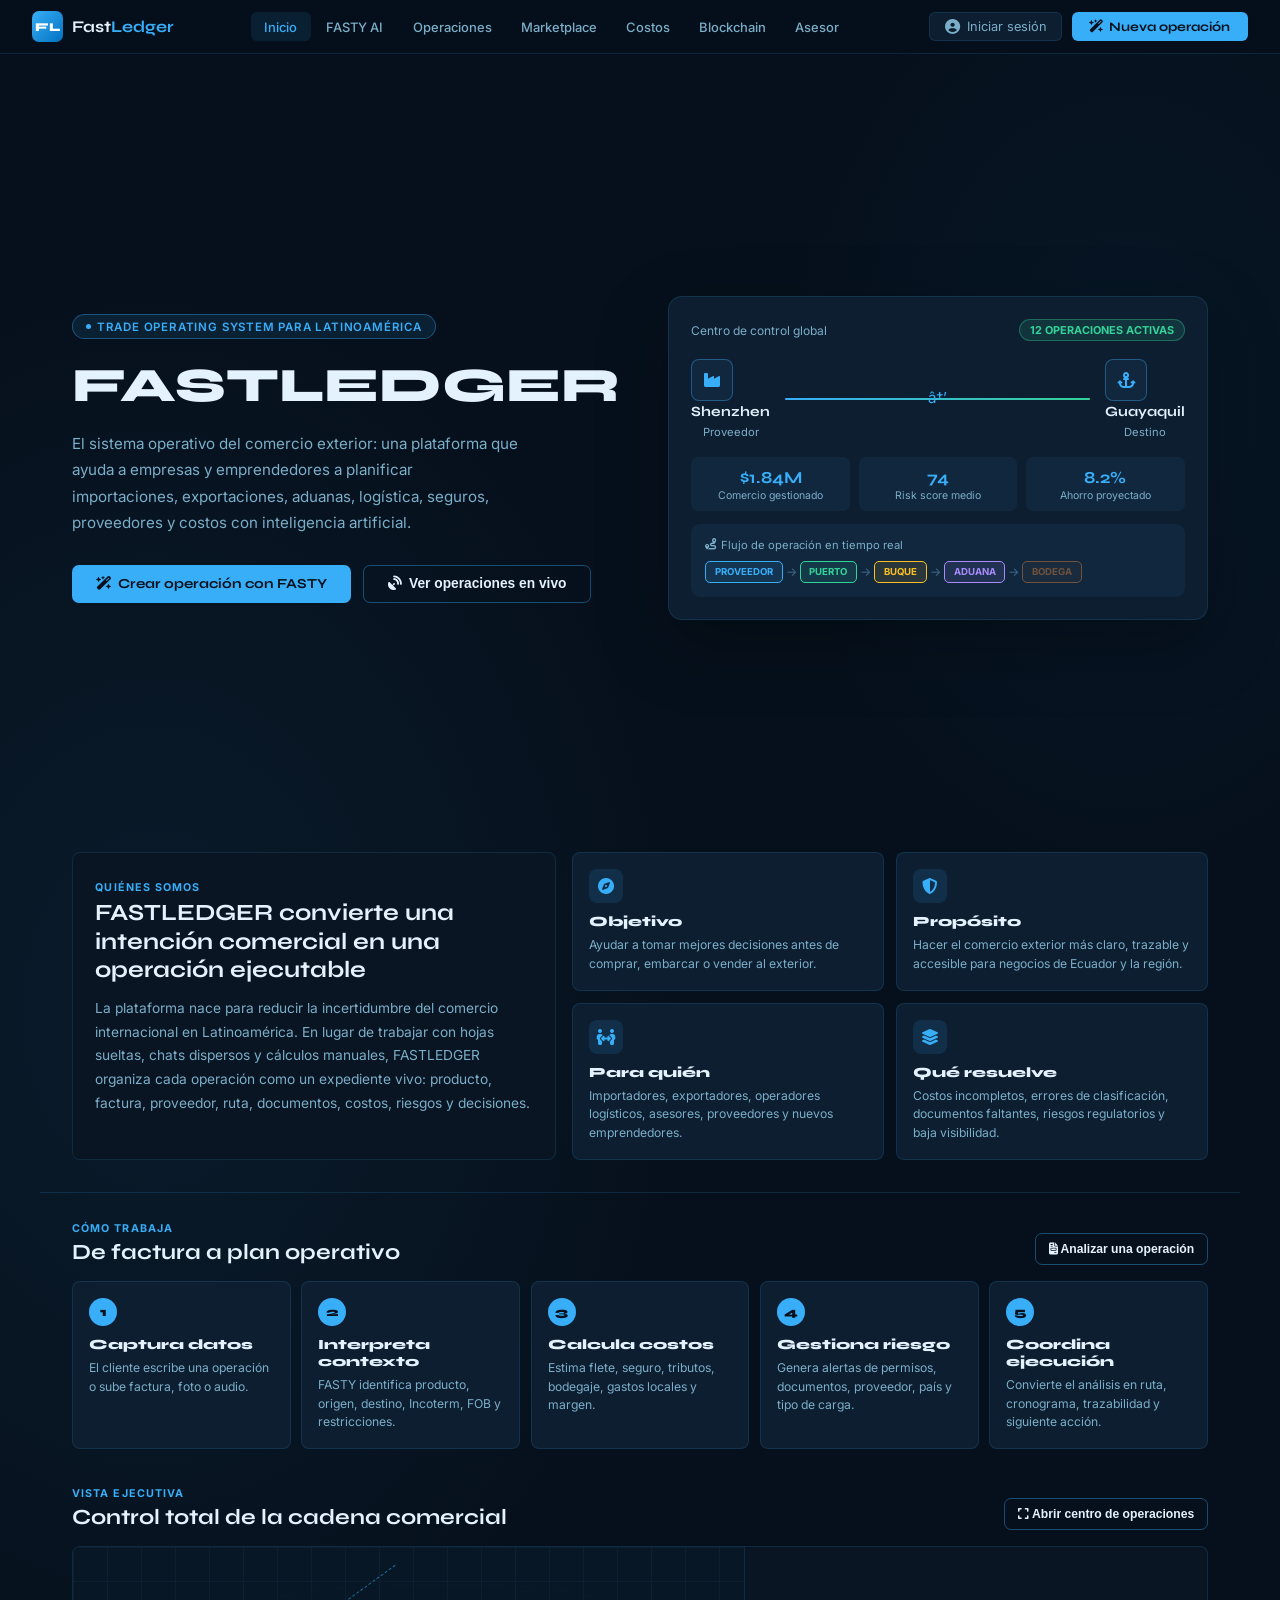
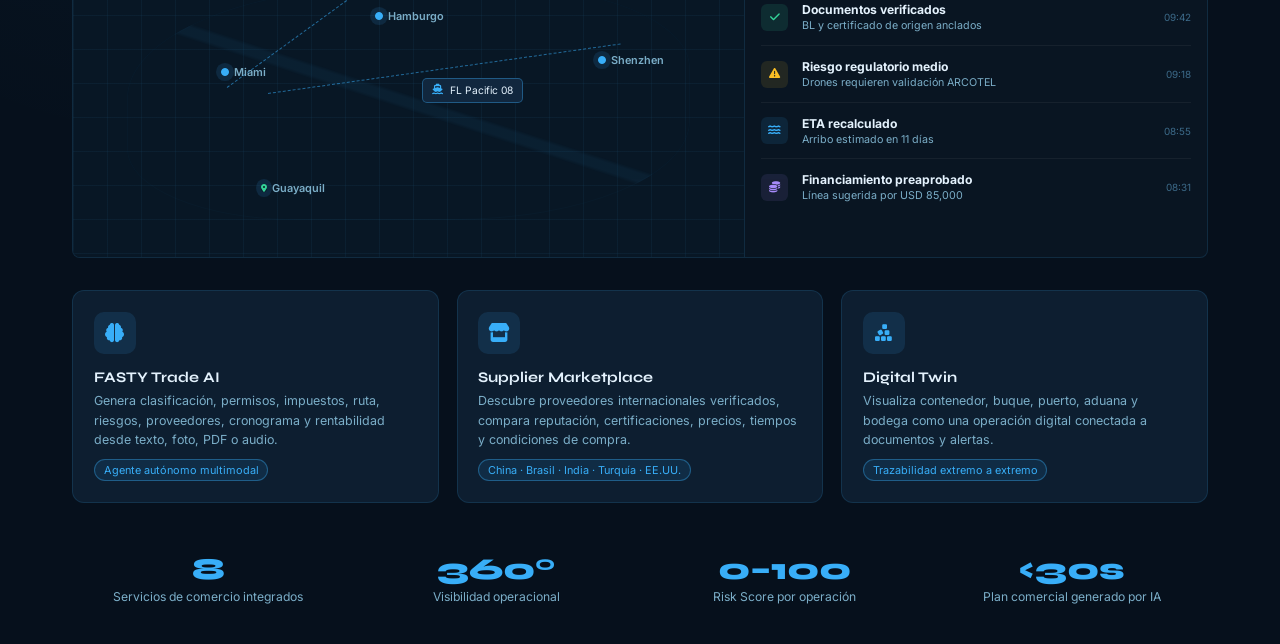
==== commit 737580cf: "Mejora landing y desglose estimado de FASTY" ====
--- a/index.html
+++ b/index.html
@@ -17,7 +17,7 @@
     <div class="logo-name">Fast<em>Ledger</em></div>
   </div>
   <div class="nav-tabs">
-    <button class="ntab on" id="nt-home" onclick="goPg('home')">Control</button>
+    <button class="ntab on" id="nt-home" onclick="goPg('home')">Inicio</button>
     <button class="ntab" id="nt-fasty" onclick="goPg('fasty')">FASTY AI</button>
     <button class="ntab" id="nt-twin" onclick="goPg('twin')">Operaciones</button>
     <button class="ntab" id="nt-market" onclick="goPg('market')">Marketplace</button>
@@ -178,8 +178,8 @@
   <div class="hero">
     <div>
       <div class="eyebrow"><span class="eyebrow-dot"></span>Trade Operating System para Latinoamérica</div>
-      <h1 class="hero-h">El sistema operativo del <span class="hl">comercio exterior</span></h1>
-      <p class="hero-p">Importaciones, exportaciones, aduanas, seguros, pagos internacionales, financiamiento, certificaciones y logística coordinados por inteligencia artificial.</p>
+      <h1 class="hero-h">FASTLEDGER</h1>
+      <p class="hero-p">El sistema operativo del comercio exterior: una plataforma que ayuda a empresas y emprendedores a planificar importaciones, exportaciones, aduanas, logística, seguros, proveedores y costos con inteligencia artificial.</p>
       <div class="hero-btns">
         <button class="btn-sky" onclick="goPg('fasty')"><i class="fas fa-wand-magic-sparkles" style="margin-right:7px"></i>Crear operación con FASTY</button>
         <button class="btn-ghost" onclick="goPg('twin')"><i class="fas fa-satellite-dish" style="margin-right:7px"></i>Ver operaciones en vivo</button>
@@ -211,6 +211,35 @@
       </div>
     </div>
   </div>
+  <section class="identity-band">
+    <div class="identity-copy">
+      <span class="ops-kicker">Quiénes somos</span>
+      <h2>FASTLEDGER convierte una intención comercial en una operación ejecutable</h2>
+      <p>La plataforma nace para reducir la incertidumbre del comercio internacional en Latinoamérica. En lugar de trabajar con hojas sueltas, chats dispersos y cálculos manuales, FASTLEDGER organiza cada operación como un expediente vivo: producto, factura, proveedor, ruta, documentos, costos, riesgos y decisiones.</p>
+    </div>
+    <div class="identity-grid">
+      <div><i class="fas fa-compass"></i><strong>Objetivo</strong><span>Ayudar a tomar mejores decisiones antes de comprar, embarcar o vender al exterior.</span></div>
+      <div><i class="fas fa-shield-halved"></i><strong>Propósito</strong><span>Hacer el comercio exterior más claro, trazable y accesible para negocios de Ecuador y la región.</span></div>
+      <div><i class="fas fa-people-arrows"></i><strong>Para quién</strong><span>Importadores, exportadores, operadores logísticos, asesores, proveedores y nuevos emprendedores.</span></div>
+      <div><i class="fas fa-layer-group"></i><strong>Qué resuelve</strong><span>Costos incompletos, errores de clasificación, documentos faltantes, riesgos regulatorios y baja visibilidad.</span></div>
+    </div>
+  </section>
+  <section class="how-band">
+    <div class="ops-head">
+      <div>
+        <span class="ops-kicker">Cómo trabaja</span>
+        <h2>De factura a plan operativo</h2>
+      </div>
+      <button class="btn-ghost compact" onclick="goPg('fasty')"><i class="fas fa-file-invoice"></i> Analizar una operación</button>
+    </div>
+    <div class="how-steps">
+      <div><span>1</span><b>Captura datos</b><p>El cliente escribe una operación o sube factura, foto o audio.</p></div>
+      <div><span>2</span><b>Interpreta contexto</b><p>FASTY identifica producto, origen, destino, Incoterm, FOB y restricciones.</p></div>
+      <div><span>3</span><b>Calcula costos</b><p>Estima flete, seguro, tributos, bodegaje, gastos locales y margen.</p></div>
+      <div><span>4</span><b>Gestiona riesgo</b><p>Genera alertas de permisos, documentos, proveedor, país y tipo de carga.</p></div>
+      <div><span>5</span><b>Coordina ejecución</b><p>Convierte el análisis en ruta, cronograma, trazabilidad y siguiente acción.</p></div>
+    </div>
+  </section>
   <section class="ops-band">
     <div class="ops-head">
       <div>
@@ -287,12 +316,22 @@
           <button class="mode-tab" data-mode="audio" onclick="setFastyMode('audio',this)"><i class="fas fa-microphone"></i><span>Audio</span></button>
         </div>
 
+        <div class="fasty-context-grid">
+          <label><span>Flujo</span><select id="fasty-direction"><option value="import">Importar a Ecuador</option><option value="export">Exportar desde Ecuador</option></select></label>
+          <label><span>Producto</span><input id="fasty-product" placeholder="Ej: flores frescas, textiles, laptops"></label>
+          <label><span>Origen</span><input id="fasty-origin" placeholder="Ej: Colombia, Shenzhen, Turquía"></label>
+          <label><span>Destino</span><input id="fasty-destination" placeholder="Ej: Guayaquil, Quito, Rotterdam" value="Guayaquil, Ecuador"></label>
+          <label><span>Incoterm</span><select id="fasty-incoterm"><option value="FOB">FOB</option><option value="CIF">CIF</option><option value="EXW">EXW</option><option value="CFR">CFR</option><option value="DAP">DAP</option></select></label>
+          <label><span>FOB USD</span><input id="fasty-fob" type="number" min="0" placeholder="Ej: 12500"></label>
+        </div>
+
         <div class="fasty-input-pane on" id="fasty-pane-text">
           <label for="fasty-prompt">¿Qué operación quieres realizar?</label>
-          <textarea id="fasty-prompt" placeholder="Ejemplo: Quiero importar 300 drones desde Shenzhen a Guayaquil, valor FOB USD 48,000. Necesito saber permisos, impuestos, ruta y rentabilidad.">Quiero importar 300 drones desde Shenzhen a Guayaquil, valor FOB USD 48,000.</textarea>
+          <textarea id="fasty-prompt" placeholder="Ejemplo: Subí una factura de flores desde Colombia. Necesito validar partida, permisos, impuestos, ruta y costo final."></textarea>
           <div class="prompt-examples">
+            <button onclick="useFastyExample('flowers')">Factura de flores desde Colombia</button>
+            <button onclick="useFastyExample('laptops')">500 laptops desde Shenzhen</button>
             <button onclick="useFastyExample('acero')">10 toneladas de acero desde Turquía</button>
-            <button onclick="useFastyExample('laptops')">500 laptops desde Shenzhen</button>
             <button onclick="useFastyExample('cacao')">Exportar cacao a Países Bajos</button>
           </div>
         </div>
@@ -311,7 +350,7 @@
           <label class="drop-zone" for="fasty-pdf">
             <i class="fas fa-file-invoice"></i>
             <strong>Sube una factura comercial</strong>
-            <span>Extracción simulada de FOB, peso, Incoterm, proveedor y país de origen.</span>
+            <span>FASTY usará el PDF con los campos de contexto para evitar asumir producto, origen o destino.</span>
             <input type="file" id="fasty-pdf" accept="application/pdf" onchange="handleFastyFile(this,'pdf')">
           </label>
           <div class="file-status" id="fasty-pdf-status">Ningún PDF seleccionado</div>
@@ -346,51 +385,48 @@
 
     <section class="fasty-results" id="fasty-results">
       <div class="result-head">
-        <div><span class="ops-kicker">Expediente generado</span><h2 id="fasty-result-title">Importación de 300 drones desde Shenzhen</h2></div>
-        <div class="risk-gauge" id="fasty-risk-gauge"><strong>68</strong><span>Risk Score</span></div>
+        <div><span class="ops-kicker" id="fasty-result-kicker">Expediente pendiente</span><h2 id="fasty-result-title">Completa los datos y genera el análisis</h2></div>
+        <div class="risk-gauge" id="fasty-risk-gauge"><strong>--</strong><span>Risk Score</span></div>
       </div>
       <div class="result-grid">
         <article class="result-panel span-2">
           <div class="panel-title"><i class="fas fa-clipboard-check"></i> Resumen ejecutivo</div>
-          <p id="fasty-summary">Operación viable con control regulatorio medio. Requiere validar homologación de radiofrecuencia, documentación técnica y uso previsto antes del embarque.</p>
+          <p id="fasty-summary">FASTY calculará el caso con el producto, país, factura y datos operativos que ingreses.</p>
           <div class="summary-metrics">
-            <div><span>Partida sugerida</span><strong id="fasty-tariff">8806.22.00</strong></div>
-            <div><span>Costo aterrizado</span><strong id="fasty-landed">$66,940</strong></div>
-            <div><span>Tiempo estimado</span><strong id="fasty-days">32–41 días</strong></div>
-            <div><span>Margen proyectado</span><strong id="fasty-margin">24.6%</strong></div>
+            <div><span>Partida sugerida</span><strong id="fasty-tariff">--</strong></div>
+            <div><span>Costo aterrizado</span><strong id="fasty-landed">--</strong></div>
+            <div><span>Tiempo estimado</span><strong id="fasty-days">--</strong></div>
+            <div><span>Margen proyectado</span><strong id="fasty-margin">--</strong></div>
           </div>
         </article>
         <article class="result-panel">
           <div class="panel-title"><i class="fas fa-stamp"></i> Permisos</div>
           <ul class="check-list" id="fasty-permits">
-            <li><i class="fas fa-circle-check"></i> Registro de importador</li>
-            <li><i class="fas fa-triangle-exclamation"></i> Validación ARCOTEL</li>
-            <li><i class="fas fa-circle-check"></i> Ficha técnica del fabricante</li>
+            <li><i class="fas fa-circle-check"></i> Pendiente de análisis</li>
           </ul>
         </article>
         <article class="result-panel">
           <div class="panel-title"><i class="fas fa-coins"></i> Tributos estimados</div>
           <div class="cost-stack" id="fasty-costs">
-            <div><span>FOB</span><b>$48,000</b></div>
-            <div><span>Flete + seguro</span><b>$4,720</b></div>
-            <div><span>Arancel + FODINFA</span><b>$2,870</b></div>
-            <div><span>IVA</span><b>$8,340</b></div>
-            <div><span>Logística local</span><b>$3,010</b></div>
+            <div><span>FOB</span><b>--</b></div>
+            <div><span>Flete + seguro</span><b>--</b></div>
+            <div><span>Arancel + FODINFA</span><b>--</b></div>
+            <div><span>IVA</span><b>--</b></div>
+            <div><span>Logística local</span><b>--</b></div>
           </div>
         </article>
         <article class="result-panel">
           <div class="panel-title"><i class="fas fa-route"></i> Ruta recomendada</div>
-          <div class="mini-route"><b>Shenzhen</b><span></span><b>Guayaquil</b></div>
-          <p class="panel-note">Yantian → transbordo Manzanillo → Contecon Guayaquil. Modalidad LCL prioritaria por volumen.</p>
+          <div class="mini-route"><b id="fasty-route-origin">Origen</b><span></span><b id="fasty-route-destination">Destino</b></div>
+          <p class="panel-note" id="fasty-route-note">La ruta se definirá según producto, origen, destino, urgencia e Incoterm.</p>
         </article>
         <article class="result-panel">
           <div class="panel-title"><i class="fas fa-building"></i> Proveedores sugeridos</div>
-          <div class="supplier-mini"><span>SV</span><div><b>SkyVision Robotics</b><small>4.8 · Verificado · Shenzhen</small></div></div>
-          <div class="supplier-mini"><span>AT</span><div><b>AeroTech Global</b><small>4.7 · ISO 9001 · Dongguan</small></div></div>
+          <div id="fasty-suppliers"><div class="supplier-mini"><span>--</span><div><b>Pendiente</b><small>FASTY sugerirá validaciones o proveedores según el caso.</small></div></div></div>
         </article>
         <article class="result-panel span-2">
           <div class="panel-title"><i class="fas fa-calendar-days"></i> Cronograma autónomo</div>
-          <div class="schedule-track">
+          <div class="schedule-track" id="fasty-schedule">
             <div class="schedule-item done"><span>1</span><b>Validar proveedor</b><small>Día 0–2</small></div>
             <div class="schedule-item"><span>2</span><b>Permisos previos</b><small>Día 3–8</small></div>
             <div class="schedule-item"><span>3</span><b>Pago y producción</b><small>Día 9–16</small></div>
@@ -729,8 +765,9 @@
           <div class="csec">
             <div class="csec-ttl">📦 Valor de la Mercancía</div>
             <div class="cl"><span class="cn"><i class="fas fa-tag"></i>Valor FOB declarado</span><span class="cv cv-dim" id="r-fob">—</span></div>
+            <div class="cl"><span class="cn"><i class="fas fa-boxes-packing"></i>Gastos en origen</span><span class="cv cv-sky" id="r-origen">—</span></div>
             <div class="cl"><span class="cn"><i class="fas fa-ship"></i>Flete internacional</span><span class="cv cv-sky" id="r-flete">—</span></div>
-            <div class="cl"><span class="cn"><i class="fas fa-shield-alt"></i>Seguro (1.5% s/CIF)</span><span class="cv cv-sky" id="r-seg">—</span></div>
+            <div class="cl"><span class="cn"><i class="fas fa-shield-alt"></i>Seguro puerta a puerta</span><span class="cv cv-sky" id="r-seg">—</span></div>
             <div class="cl bold-row"><span class="cn"><i class="fas fa-equals"></i>Valor CIF total</span><span class="cv" id="r-cif">—</span></div>
           </div>
           <div class="csec">
@@ -744,8 +781,10 @@
           </div>
           <div class="csec">
             <div class="csec-ttl">📋 Trámites y Servicios</div>
+            <div class="cl"><span class="cn"><i class="fas fa-scale-balanced"></i>Régimen / intermediario</span><span class="cv cv-grn" id="r-regimen">—</span></div>
             <div class="cl"><span class="cn"><i class="fas fa-user-tie"></i>Agente de aduana</span><span class="cv cv-grn" id="r-agente">—</span></div>
             <div class="cl"><span class="cn"><i class="fas fa-warehouse"></i>Almacenaje temporal</span><span class="cv cv-grn" id="r-almacen">—</span></div>
+            <div class="cl"><span class="cn"><i class="fas fa-anchor"></i>Gastos locales / portuarios</span><span class="cv cv-grn" id="r-locales">—</span></div>
             <div class="cl"><span class="cn"><i class="fas fa-truck"></i>Transporte interno</span><span class="cv cv-grn" id="r-transp">—</span></div>
             <div class="cl" id="row-inen" style="display:none"><span class="cn"><i class="fas fa-certificate"></i>Homologación INEN</span><span class="cv cv-amb" id="r-inen">—</span></div>
             <div class="cl"><span class="cn"><i class="fas fa-file-contract"></i>Documentos varios</span><span class="cv cv-grn" id="r-docs">—</span></div>
@@ -759,6 +798,10 @@
           <div class="ia-box">
             <strong><i class="fas fa-robot" style="margin-right:5px"></i>Análisis IA: </strong>
             <span id="r-ia">Selecciona el tipo de mercancía para ver el análisis.</span>
+          </div>
+          <div class="ia-box">
+            <strong><i class="fas fa-clipboard-check" style="margin-right:5px"></i>Revisión previa: </strong>
+            <span id="r-precheck">FASTY validará restricciones, documentos de control previo, permisos y viabilidad antes del embarque.</span>
           </div>
           <button class="checkout-btn" id="checkout-cta" style="display:none" onclick="openCheckout()">
             <i class="fas fa-shopping-cart" style="margin-right:8px"></i>Proceder a contratación del servicio
@@ -847,7 +890,7 @@
     <div class="tcard"><div class="tcard-hd"><div class="ticon ti-grn"><i class="fas fa-baby" style="color:var(--green)"></i></div><h4>FODINFA</h4></div><div class="tpct" style="color:var(--green)">0.5%</div><div class="tbase">Sobre valor CIF</div><div class="tnote">Fondo de Desarrollo para la Infancia. Aplica a casi todas las importaciones. Se suma a la base del IVA.</div></div>
     <div class="tcard"><div class="tcard-hd"><div class="ticon ti-red"><i class="fas fa-exclamation-triangle" style="color:var(--red)"></i></div><h4>Salvaguardias</h4></div><div class="tpct" style="color:var(--red)">Variable</div><div class="tbase">Medida temporal COMEX</div><div class="tnote">Vehículos +3.000cc: recargo 5%. Textiles: posible salvaguardia adicional. Activadas por resolución COMEX.</div></div>
     <div class="tcard"><div class="tcard-hd"><div class="ticon ti-tel"><i class="fas fa-handshake" style="color:#2DD4BF"></i></div><h4>Acuerdo UE-CAN</h4></div><div class="tpct" style="color:#2DD4BF">–5%</div><div class="tbase">Certificado EUR.1</div><div class="tnote">Descuento 5% del arancel para mercancías europeas con Certificado EUR.1 o AT.R. Aplica: DE, ES, IT, FR y toda la UE.</div></div>
-    <div class="tcard" style="border-color:var(--bdr-hi);"><div class="tcard-hd"><div class="ticon" style="background:rgba(56,174,248,.14)"><i class="fas fa-box" style="color:var(--sky)"></i></div><h4>Paquetes Pequeños</h4></div><div class="tpct">$5/lb</div><div class="tbase">Tarifa FastLedger plana</div><div class="tnote">Para ropa, zapatos, cosméticos, electrónicos pequeños y artículos del día a día: $5 USD por libra. Sin complicaciones de aranceles pesados. Consulta con Ledger.</div></div>
+    <div class="tcard" style="border-color:var(--bdr-hi);"><div class="tcard-hd"><div class="ticon" style="background:rgba(56,174,248,.14)"><i class="fas fa-box" style="color:var(--sky)"></i></div><h4>Courier 4x4 / Paquetes</h4></div><div class="tpct">$5/lb + $20</div><div class="tbase">Categoria B si cumple 4 kg y USD 400 FOB</div><div class="tnote">Para compras personales por courier. Ledger valida peso, valor FOB, uso no comercial, cupo anual y si conviene 4x4 o tarifa estandar por libra.</div></div>
   </div>
 </div>
 </div>
@@ -858,7 +901,7 @@
   <div class="ph">
     <div class="ph-tag">Asesor Ledger — Paquetes y Consultas</div>
     <h2>Habla con Ledger</h2>
-    <p>Para paquetes pequeños (ropa, cosméticos, electrónicos, zapatos…), Ledger calcula tu envío al instante a <strong style="color:var(--sky)">$5 USD/libra</strong>. También responde todas tus dudas sobre importaciones.</p>
+    <p>Para paquetes pequeños y pedidos <strong style="color:var(--sky)">4x4 / Categoria B</strong>, Ledger valida peso, valor FOB, uso personal y calcula tu envío al instante.</p>
   </div>
   <div class="chat-wrap">
     <div class="chat-side">
@@ -873,17 +916,21 @@
         <div style="text-align:center;padding:.5rem 0">
           <div style="font-family:'Syne',sans-serif;font-size:2rem;font-weight:800;color:var(--sky)">$5</div>
           <div style="font-size:.75rem;color:var(--sub)">USD por libra</div>
-          <div style="font-size:.7rem;color:var(--dim);margin-top:.3rem">Envíos estándar</div>
+          <div style="font-size:.7rem;color:var(--dim);margin-top:.3rem">4x4 suma tarifa aduanera fija de $20 si aplica</div>
         </div>
       </div>
       <div class="ctx">
         <h5>Preguntas rápidas</h5>
         <div style="display:flex;flex-direction:column;gap:5px">
           <div class="qpill" onclick="quickQ('Hola! Quiero traer unos zapatos que pesan 3 libras, ¿cuánto me cuesta?')">👟 Cotizar zapatos 3 libras</div>
+          <div class="qpill" onclick="quickQ('Quiero hacer un pedido 4x4 de ropa, pesa 3 lb y vale FOB 90 desde Estados Unidos')">📦 Cotizar 4x4</div>
+          <div class="qpill" onclick="quickQ('¿Cómo funciona el régimen 4x4 o categoría B?')">ℹ️ ¿Qué es 4x4?</div>
           <div class="qpill" onclick="quickQ('¿Cuánto cuesta traer un teléfono de 1 libra desde Estados Unidos?')">📱 Cotizar teléfono 1 lb</div>
           <div class="qpill" onclick="quickQ('Necesito el número de contacto de FastLedger')">📞 Contacto FastLedger</div>
           <div class="qpill" onclick="quickQ('¿Cuánto tiempo demora en llegar un paquete desde USA a Ecuador?')">⏱️ Tiempos de entrega</div>
           <div class="qpill" onclick="quickQ('¿Cómo funciona el proceso de compra y el código de orden?')">🛒 ¿Cómo comprar?</div>
+          <div class="qpill" onclick="quickQ('¿Necesito agente de aduana o courier para importar?')">🛃 Agente o courier</div>
+          <div class="qpill" onclick="quickQ('Quiero importar medicamentos, ¿se puede?')">⚕️ Revisar restricciones</div>
           <div class="qpill" onclick="quickQ('¿Por qué Ecuador prohíbe los carros usados?')">🚫 Carros usados</div>
         </div>
       </div>
@@ -898,8 +945,9 @@
         <div class="msg a">
           <div class="mb">
             ¡Hola! Qué gusto saludarte 👋 Soy <strong>Ledger</strong>, tu asesor virtual de <strong>FastLedger</strong> 🚀<br><br>
-            Estoy especializado en <strong>paquetes pequeños y consultas generales</strong>. Para vehículos y maquinaria pesada usa nuestra <strong>Calculadora IA</strong>.<br><br>
+            Estoy especializado en <strong>paquetes pequeños, courier y pedidos 4x4</strong>. Para vehículos y maquinaria pesada usa nuestra <strong>Calculadora IA</strong>.<br><br>
             💰 Tarifa base: <strong>$5 USD por libra</strong> para paquetes estándar<br>
+            📦 4x4 / Categoría B: hasta <strong>4 kg</strong> y <strong>USD 400 FOB</strong>, uso personal<br>
             📦 Zapatos, ropa, cosméticos, electrónicos pequeños y más<br>
             📞 Contacto: <strong>0978775005</strong> | FastLedger010@gmail.com<br><br>
             ¿Qué necesitas hoy? Dime el producto y el peso y calculo al instante 😊
@@ -908,7 +956,7 @@
         </div>
       </div>
       <div class="chat-inp">
-        <input type="text" id="chat-in" placeholder="Ej: zapatos 3 libras, ropa 5 lbs, teléfono 1 libra..." onkeydown="if(event.key==='Enter')sendChat()">
+        <input type="text" id="chat-in" placeholder="Ej: 4x4 ropa 3 lb valor 90, zapatos 3 libras, teléfono 1 libra..." onkeydown="if(event.key==='Enter')sendChat()">
         <button class="sbtn" onclick="sendChat()"><i class="fas fa-paper-plane"></i></button>
       </div>
     </div>
--- a/styles.css
+++ b/styles.css
@@ -1,4 +1,4 @@
-:root{
+﻿:root{
   --sky:#38AEF8;--sky-hi:#7CC8FB;--sky-lo:#0272C0;
   --bg:#06101C;--bg2:#091522;--bg3:#0D1E30;--bg4:#11273E;--bg5:#162F4A;
   --text:#E4F2FD;--sub:#7BAEC8;--dim:#3D6B8A;
@@ -10,7 +10,7 @@
 body{font-family:'Inter',sans-serif;background:var(--bg);color:var(--text);min-height:100vh;overflow-x:hidden;}
 h1,h2,h3,h4,h5{font-family:'Syne',sans-serif;}
 
-/* ── NAV ── */
+/* â”€â”€ NAV â”€â”€ */
 nav{position:fixed;top:0;left:0;right:0;z-index:300;
   display:flex;align-items:center;justify-content:space-between;
   padding:.7rem 2rem;background:rgba(6,16,28,.92);backdrop-filter:blur(18px);
@@ -38,7 +38,7 @@
   border:none;font-family:'Syne',sans-serif;transition:all .18s;}
 .ncta:hover{background:var(--sky-hi);transform:translateY(-1px);}
 
-/* ── PAGES ── */
+/* â”€â”€ PAGES â”€â”€ */
 .pg{display:none;min-height:100vh;}
 .pg.on{display:block;animation:up .3s ease;}
 @keyframes up{from{opacity:0;transform:translateY(8px)}to{opacity:1;transform:translateY(0)}}
@@ -48,7 +48,7 @@
 .ph h2{font-size:1.6rem;font-weight:800;margin-bottom:.35rem;}
 .ph p{color:var(--sub);font-size:.88rem;}
 
-/* ── MODAL OVERLAY ── */
+/* â”€â”€ MODAL OVERLAY â”€â”€ */
 .modal-bg{position:fixed;inset:0;background:rgba(0,0,0,.7);z-index:400;
   display:flex;align-items:center;justify-content:center;backdrop-filter:blur(6px);
   opacity:0;pointer-events:none;transition:opacity .25s;}
@@ -83,7 +83,7 @@
 .divider-or{display:flex;align-items:center;gap:.75rem;margin:.9rem 0;font-size:.75rem;color:var(--dim);}
 .divider-or::before,.divider-or::after{content:'';flex:1;height:1px;background:var(--bdr);}
 
-/* ── HOME ── */
+/* â”€â”€ HOME â”€â”€ */
 #pg-home{background:
   radial-gradient(ellipse 70% 55% at 12% 45%,rgba(56,174,248,.07),transparent 60%),
   radial-gradient(ellipse 50% 40% at 88% 18%,rgba(14,144,230,.05),transparent 55%),
@@ -119,7 +119,7 @@
 .rc strong{display:block;font-size:.88rem;font-family:'Syne',sans-serif;}
 .rc span{font-size:.7rem;color:var(--sub);}
 .rline{flex:1;height:2px;background:linear-gradient(90deg,var(--sky),var(--green));border-radius:2px;position:relative;}
-.rline::after{content:'→';position:absolute;top:-10px;left:50%;transform:translateX(-50%);color:var(--sky);font-size:.95rem;}
+.rline::after{content:'â†’';position:absolute;top:-10px;left:50%;transform:translateX(-50%);color:var(--sky);font-size:.95rem;}
 .mstats{display:grid;grid-template-columns:repeat(3,1fr);gap:.55rem;}
 .ms{background:var(--bg4);border-radius:7px;padding:.6rem;text-align:center;}
 .msv{font-family:'Syne',sans-serif;font-size:1.05rem;font-weight:700;color:var(--sky);}
@@ -140,7 +140,7 @@
 .kpi-n{font-family:'Syne',sans-serif;font-size:1.9rem;font-weight:800;color:var(--sky);}
 .kpi-l{font-size:.76rem;color:var(--sub);margin-top:2px;}
 
-/* ── SERVICE CARDS on home ── */
+/* â”€â”€ SERVICE CARDS on home â”€â”€ */
 .svc-grid{display:grid;grid-template-columns:repeat(3,1fr);gap:1.1rem;max-width:1200px;margin:0 auto;padding:0 2rem 3rem;}
 .svc{background:var(--bg3);border:1px solid var(--bdr);border-radius:12px;padding:1.3rem;cursor:pointer;transition:all .2s;}
 .svc:hover{border-color:var(--bdr-hi);transform:translateY(-2px);}
@@ -151,7 +151,20 @@
 .svc .svc-tag{display:inline-block;margin-top:.6rem;font-size:.68rem;padding:.18rem .55rem;
   border-radius:12px;background:rgba(56,174,248,.1);color:var(--sky);border:1px solid var(--bdr-hi);}
 
-/* ── CALC (Big items) ── */
+.identity-band,.how-band{max-width:1200px;margin:0 auto 2rem;padding:0 2rem;}
+.identity-band{display:grid;grid-template-columns:.95fr 1.25fr;gap:1rem;align-items:stretch;}
+.identity-copy{border:1px solid var(--bdr);background:var(--bg2);border-radius:8px;padding:1.4rem;}
+.identity-copy h2{font-size:1.45rem;line-height:1.22;margin:.25rem 0 .8rem;}
+.identity-copy p{color:var(--sub);font-size:.86rem;line-height:1.72;}
+.identity-grid{display:grid;grid-template-columns:1fr 1fr;gap:.75rem;}
+.identity-grid div,.how-steps div{border:1px solid var(--bdr);background:var(--bg3);border-radius:8px;padding:1rem;}
+.identity-grid i{width:34px;height:34px;border-radius:8px;background:rgba(56,174,248,.12);color:var(--sky);display:grid;place-items:center;margin-bottom:.65rem;}
+.identity-grid strong,.how-steps b{display:block;font:800 .88rem 'Syne',sans-serif;margin-bottom:.35rem;}
+.identity-grid span,.how-steps p{display:block;color:var(--sub);font-size:.76rem;line-height:1.55;}
+.how-band{border-top:1px solid var(--bdr);padding-top:1.4rem;}
+.how-steps{display:grid;grid-template-columns:repeat(5,1fr);gap:.65rem;}
+.how-steps span{width:28px;height:28px;border-radius:50%;display:grid;place-items:center;background:var(--sky);color:#06101C;font:800 .78rem 'Syne',sans-serif;margin-bottom:.65rem;}
+/* â”€â”€ CALC (Big items) â”€â”€ */
 .calc-layout{display:grid;grid-template-columns:390px 1fr;gap:1.5rem;align-items:start;}
 .fc{background:var(--bg2);border:1px solid var(--bdr);border-radius:13px;overflow:hidden;}
 .fc-head{padding:1rem 1.3rem;border-bottom:1px solid var(--bdr);display:flex;align-items:center;gap:7px;}
@@ -243,7 +256,7 @@
   cursor:pointer;border:none;font-family:'Syne',sans-serif;transition:opacity .18s;}
 .checkout-btn:hover{opacity:.88;}
 
-/* ── CHECKOUT MODAL ── */
+/* â”€â”€ CHECKOUT MODAL â”€â”€ */
 .checkout-steps{display:flex;justify-content:center;gap:0;margin-bottom:1.5rem;}
 .cstep{display:flex;align-items:center;gap:6px;font-size:.75rem;color:var(--dim);}
 .cstep.on{color:var(--sky);}
@@ -269,7 +282,7 @@
   border-radius:8px;padding:.85rem;font-size:.8rem;line-height:1.7;text-align:left;margin-top:1rem;}
 .order-instructions strong{color:var(--green);}
 
-/* ── BLOCKCHAIN ── */
+/* â”€â”€ BLOCKCHAIN â”€â”€ */
 .bc-kpis{display:flex;gap:.85rem;flex-wrap:wrap;margin-bottom:1.5rem;}
 .bkpi{background:var(--bg3);border:1px solid var(--bdr);border-radius:9px;padding:.65rem 1.1rem;text-align:center;}
 .bkpi-v{font-family:'Syne',sans-serif;font-size:1.25rem;font-weight:700;}
@@ -311,7 +324,7 @@
 .sc{background:var(--bg4);border-radius:9px;padding:.9rem;font-family:monospace;font-size:.71rem;line-height:1.85;color:var(--sub);grid-column:1/-1;}
 .skw{color:#7DD3FC;}.sfn{color:var(--sky);}.sval{color:var(--green);}.scmt{color:rgba(255,255,255,.22);}
 
-/* ── ARANCELES ── */
+/* â”€â”€ ARANCELES â”€â”€ */
 .tgrid{display:grid;grid-template-columns:repeat(auto-fit,minmax(260px,1fr));gap:1rem;margin-bottom:1.75rem;}
 .tcard{background:var(--bg3);border:1px solid var(--bdr);border-radius:11px;padding:1.25rem;transition:border-color .18s;}
 .tcard:hover{border-color:var(--bdr-hi);}
@@ -325,7 +338,7 @@
 .tbase{font-size:.75rem;color:var(--sub);margin-bottom:.6rem;}
 .tnote{font-size:.74rem;color:var(--sub);line-height:1.55;padding-top:.6rem;border-top:1px solid var(--bdr);}
 
-/* ── CHAT ── */
+/* â”€â”€ CHAT â”€â”€ */
 .chat-wrap{display:grid;grid-template-columns:230px 1fr;gap:1.25rem;height:calc(100vh - 9rem);}
 .chat-side{display:flex;flex-direction:column;gap:.8rem;}
 .ctx{background:var(--bg3);border:1px solid var(--bdr);border-radius:11px;padding:.95rem;}
@@ -411,6 +424,10 @@
 .mode-tabs{display:grid;grid-template-columns:repeat(4,1fr);gap:5px;margin-bottom:1rem;}
 .mode-tab{height:58px;border:1px solid var(--bdr);background:var(--bg3);color:var(--sub);border-radius:6px;cursor:pointer;display:flex;flex-direction:column;align-items:center;justify-content:center;gap:5px;font-family:inherit;font-size:.7rem;}
 .mode-tab i{font-size:.9rem}.mode-tab:hover,.mode-tab.on{border-color:var(--sky);color:var(--sky);background:rgba(56,174,248,.08);}
+.fasty-context-grid{display:grid;grid-template-columns:repeat(3,minmax(0,1fr));gap:.55rem;margin-bottom:.9rem;padding:.75rem;background:linear-gradient(180deg,rgba(56,174,248,.08),rgba(52,211,153,.045));border:1px solid var(--bdr);border-radius:8px}
+.fasty-context-grid label{display:flex;flex-direction:column;gap:.28rem;min-width:0}.fasty-context-grid span{font-size:.58rem;text-transform:uppercase;letter-spacing:.08em;color:var(--dim);font-weight:800}
+.fasty-context-grid input,.fasty-context-grid select{width:100%;min-height:36px;background:rgba(15,23,42,.72);border:1px solid var(--bdr);border-radius:6px;color:var(--text);padding:.45rem .55rem;font:650 .72rem 'Inter',sans-serif;outline:none}
+.fasty-context-grid input:focus,.fasty-context-grid select:focus{border-color:var(--sky);box-shadow:0 0 0 3px rgba(56,174,248,.08)}
 .fasty-input-pane{display:none;min-height:225px}.fasty-input-pane.on{display:flex;flex-direction:column;animation:up .2s ease}.fasty-input-pane>label:first-child:not(.drop-zone){font-size:.75rem;color:var(--sub);margin-bottom:.45rem}
 #fasty-prompt{width:100%;min-height:150px;resize:vertical;background:var(--bg3);border:1px solid var(--bdr);border-radius:7px;color:var(--text);padding:1rem;font:500 .9rem/1.6 'Inter',sans-serif;outline:none;}
 #fasty-prompt:focus{border-color:var(--sky);}
@@ -445,9 +462,9 @@
 @media(max-width:820px){
   nav{height:94px;align-items:flex-start;gap:.5rem;overflow:visible}.logo-name{display:none}.nav-tabs{display:flex;position:absolute;left:0;right:0;top:53px;bottom:auto;max-width:none;background:var(--bg2);border-top:1px solid var(--bdr);border-bottom:1px solid var(--bdr);padding:.3rem .4rem;z-index:350;overflow-x:auto}.ntab{min-width:72px;font-size:.65rem;padding:.42rem}.nav-right .ncta{display:none}.nav-user span{display:none}.nav-user{padding:.45rem}
   body{padding-bottom:0}.wrap{padding-top:7.25rem}.hero{min-height:auto;gap:1.5rem;padding-top:7.5rem;overflow:hidden}.hero>div{min-width:0}.hero-card{min-width:0;overflow:hidden}.hero-h{font-size:2.2rem}.route{min-width:0}.mstats{min-width:0}.ms{min-width:0;padding:.5rem .25rem}.msv{font-size:.88rem}.cp-row{max-width:100%}.ops-grid,.operations-bottom{grid-template-columns:1fr}.ops-feed{border-left:0;border-top:1px solid var(--bdr)}.ops-map{min-height:260px}.trade-ph{align-items:flex-start;flex-direction:column}.live-pill,.operation-select{width:100%}
-  .fasty-layout{grid-template-columns:1fr}.mode-tabs{grid-template-columns:1fr 1fr}.fasty-actions{align-items:stretch;flex-direction:column}.agent-capabilities{flex-wrap:wrap}.fasty-progress{display:block}.agent-steps{display:flex}.result-grid{grid-template-columns:1fr}.result-panel.span-2{grid-column:auto}.summary-metrics{grid-template-columns:1fr 1fr}.schedule-track{grid-template-columns:1fr}.result-head{align-items:flex-start}.risk-gauge{width:68px;height:68px;flex-shrink:0}
+  .identity-band{grid-template-columns:1fr}.how-steps{grid-template-columns:1fr 1fr}.fasty-layout{grid-template-columns:1fr}.mode-tabs{grid-template-columns:1fr 1fr}.fasty-context-grid{grid-template-columns:1fr 1fr}.fasty-actions{align-items:stretch;flex-direction:column}.agent-capabilities{flex-wrap:wrap}.fasty-progress{display:block}.agent-steps{display:flex}.result-grid{grid-template-columns:1fr}.result-panel.span-2{grid-column:auto}.summary-metrics{grid-template-columns:1fr 1fr}.schedule-track{grid-template-columns:1fr}.result-head{align-items:flex-start}.risk-gauge{width:68px;height:68px;flex-shrink:0}
   .twin-kpis{grid-template-columns:1fr 1fr}.twin-kpis div{border-bottom:1px solid var(--bdr)}.twin-scene{min-height:350px}.vessel-model small{display:none}.vault-grid{grid-template-columns:1fr}.risk-panel{grid-template-columns:90px 1fr}.market-toolbar{grid-template-columns:1fr}.supplier-grid{grid-template-columns:1fr}.ops-band{padding:0 1rem}.ops-head{align-items:flex-start;flex-direction:column}
 }
 @media(max-width:520px){
-  .hero{padding-left:1rem;padding-right:1rem}.hero-h{font-size:1.85rem}.svc-grid,.kpis{grid-template-columns:1fr;padding-left:1rem;padding-right:1rem}.wrap{padding-left:1rem;padding-right:1rem}.summary-metrics{grid-template-columns:1fr}.twin-kpis{grid-template-columns:1fr}.twin-kpis div{border-right:0}.scene-controls button{font-size:0}.scene-controls i{font-size:.7rem}.container-model{right:7%}.risk-panel{grid-template-columns:1fr}.risk-score-large{margin:auto}
+  .hero{padding-left:1rem;padding-right:1rem}.hero-h{font-size:1.85rem}.identity-band,.how-band{padding-left:1rem;padding-right:1rem}.identity-grid,.how-steps{grid-template-columns:1fr}.svc-grid,.kpis{grid-template-columns:1fr;padding-left:1rem;padding-right:1rem}.wrap{padding-left:1rem;padding-right:1rem}.fasty-context-grid{grid-template-columns:1fr}.summary-metrics{grid-template-columns:1fr}.twin-kpis{grid-template-columns:1fr}.twin-kpis div{border-right:0}.scene-controls button{font-size:0}.scene-controls i{font-size:.7rem}.container-model{right:7%}.risk-panel{grid-template-columns:1fr}.risk-score-large{margin:auto}
 }
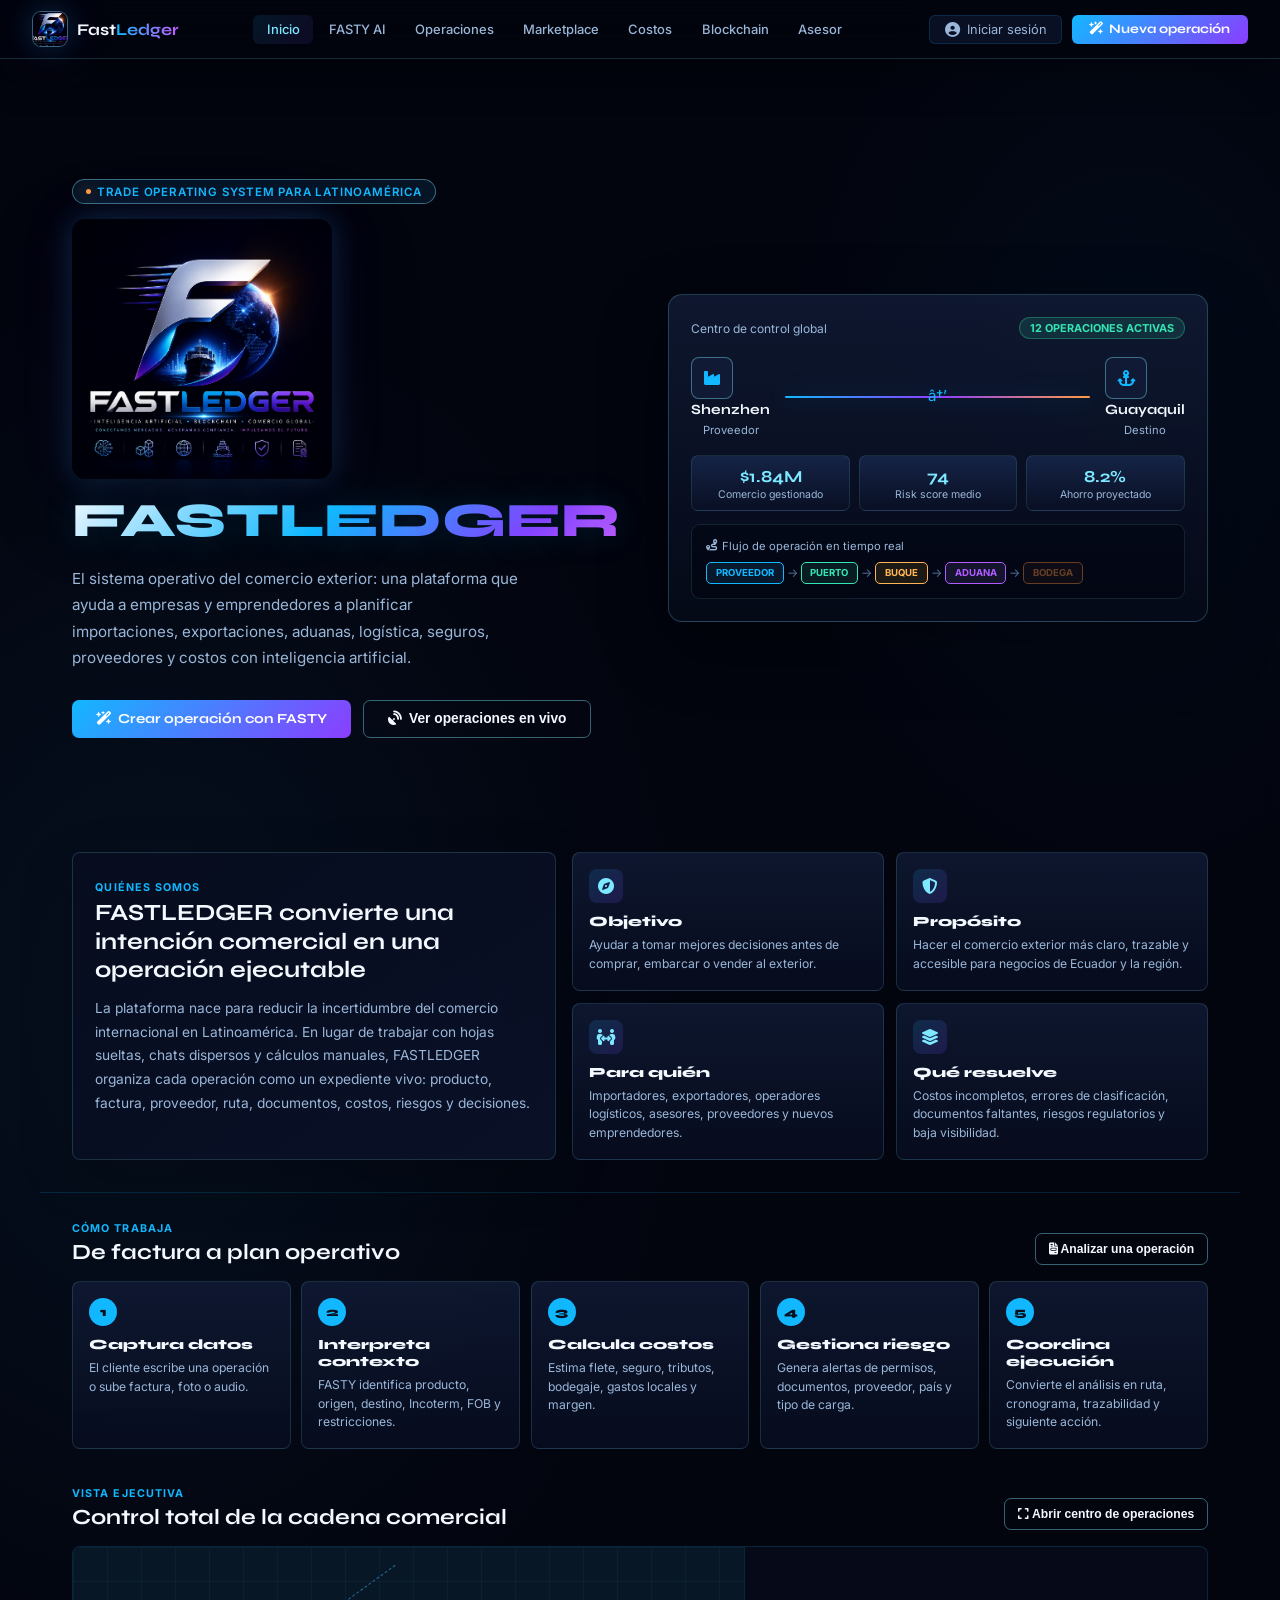
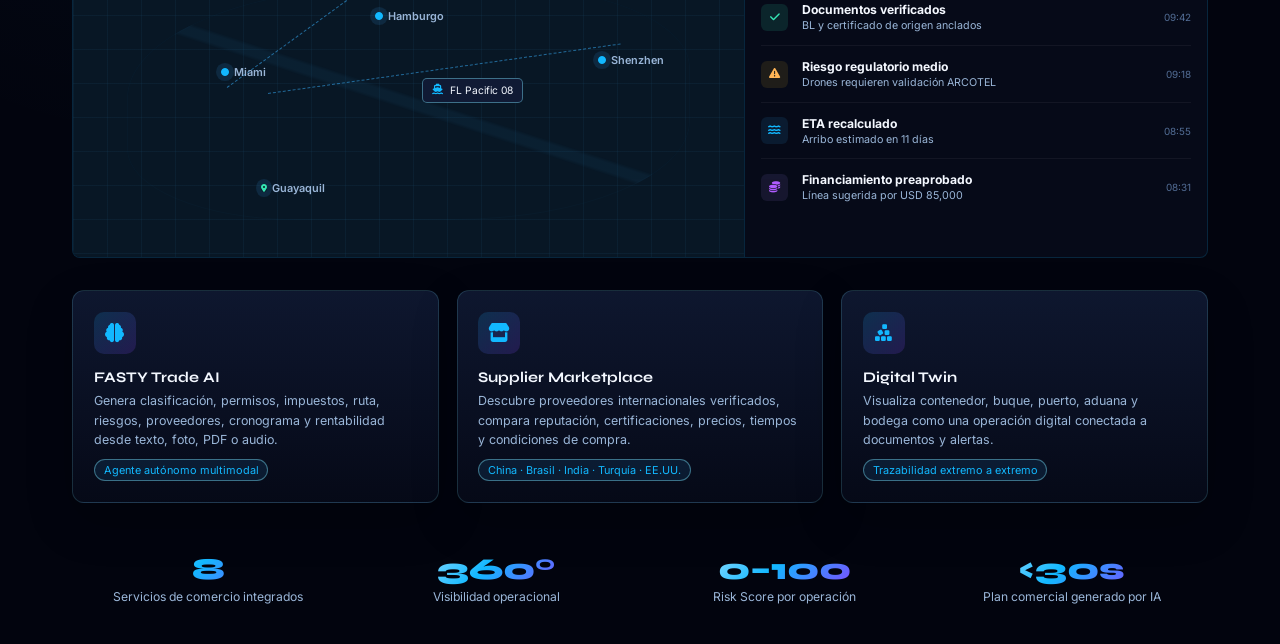
==== commit 615289ea: "Actualiza identidad visual con paleta del logo" ====
--- a/index.html
+++ b/index.html
@@ -13,7 +13,7 @@
 <!-- ═══ NAV ═══ -->
 <nav>
   <div class="logo" onclick="goPg('home')">
-    <div class="logo-box">FL</div>
+    <div class="logo-box"><img src="LOGO.png" alt="FASTLEDGER"></div>
     <div class="logo-name">Fast<em>Ledger</em></div>
   </div>
   <div class="nav-tabs">
@@ -178,6 +178,7 @@
   <div class="hero">
     <div>
       <div class="eyebrow"><span class="eyebrow-dot"></span>Trade Operating System para Latinoamérica</div>
+      <img class="hero-logo-mark" src="LOGO.png" alt="FASTLEDGER">
       <h1 class="hero-h">FASTLEDGER</h1>
       <p class="hero-p">El sistema operativo del comercio exterior: una plataforma que ayuda a empresas y emprendedores a planificar importaciones, exportaciones, aduanas, logística, seguros, proveedores y costos con inteligencia artificial.</p>
       <div class="hero-btns">
@@ -704,9 +705,17 @@
           <div class="fg">
             <label>Incoterm</label>
             <select id="s-inco" onchange="calcular()">
-              <option value="FOB">FOB — Free On Board</option>
+              <option value="EXW">EXW — Ex Works</option>
+              <option value="FCA">FCA — Free Carrier</option>
+              <option value="FAS">FAS — Free Alongside Ship</option>
+              <option value="FOB" selected>FOB — Free On Board</option>
+              <option value="CFR">CFR — Cost & Freight</option>
               <option value="CIF">CIF — Cost, Insurance & Freight</option>
-              <option value="EXW">EXW — Ex Works</option>
+              <option value="CPT">CPT — Carriage Paid To</option>
+              <option value="CIP">CIP — Carriage & Insurance Paid To</option>
+              <option value="DAP">DAP — Delivered At Place</option>
+              <option value="DPU">DPU — Delivered At Place Unloaded</option>
+              <option value="DDP">DDP — Delivered Duty Paid</option>
             </select>
           </div>
           <div class="snav">
@@ -748,6 +757,31 @@
           </div>
         </div>
         <div id="r-content">
+          <section class="incoterm-board">
+            <div class="inc-head">
+              <div>
+                <span class="ops-kicker">Dashboard Incoterms 2020</span>
+                <h4 id="inc-title">Producto + Incoterm</h4>
+              </div>
+              <div class="inc-badge" id="inc-badge">FOB</div>
+            </div>
+            <div class="inc-route">
+              <div class="inc-node origin"><i class="fas fa-industry"></i><b id="inc-origin">Origen</b><small>Fábrica / proveedor</small></div>
+              <div class="inc-line">
+                <span id="inc-marker" style="left:33%"></span>
+              </div>
+              <div class="inc-node port"><i class="fas fa-anchor"></i><b id="inc-port">Puerto / aeropuerto</b><small>Entrega internacional</small></div>
+              <div class="inc-line">
+                <span class="ghost"></span>
+              </div>
+              <div class="inc-node dest"><i class="fas fa-warehouse"></i><b id="inc-dest">Destino</b><small>Bodega cliente</small></div>
+            </div>
+            <div class="inc-resp">
+              <div><span>Vendedor cubre</span><strong id="inc-seller">—</strong></div>
+              <div><span>Comprador cubre</span><strong id="inc-buyer">—</strong></div>
+              <div><span>Riesgo se transfiere</span><strong id="inc-risk">—</strong></div>
+            </div>
+          </section>
           <div class="bar" id="r-bar">
             <div style="flex:30;background:var(--sky)"></div>
             <div style="flex:20;background:var(--sky-lo)"></div>
@@ -802,6 +836,14 @@
           <div class="ia-box">
             <strong><i class="fas fa-clipboard-check" style="margin-right:5px"></i>Revisión previa: </strong>
             <span id="r-precheck">FASTY validará restricciones, documentos de control previo, permisos y viabilidad antes del embarque.</span>
+          </div>
+          <div class="ia-box">
+            <strong><i class="fas fa-barcode" style="margin-right:5px"></i>Partida arancelaria: </strong>
+            <span id="r-hs">Selecciona producto para ver una clasificación HS referencial y su criterio técnico.</span>
+          </div>
+          <div class="ia-box">
+            <strong><i class="fas fa-piggy-bank" style="margin-right:5px"></i>Ahorro FastLedger: </strong>
+            <span id="r-saving-why">El ahorro se calcula al comparar automatización, trazabilidad documental y cotización logística contra gestión manual tradicional.</span>
           </div>
           <button class="checkout-btn" id="checkout-cta" style="display:none" onclick="openCheckout()">
             <i class="fas fa-shopping-cart" style="margin-right:8px"></i>Proceder a contratación del servicio
@@ -974,4 +1016,4 @@
 <script src="app.js"></script>
 </body>
 </html>
-
+
--- a/styles.css
+++ b/styles.css
@@ -1,31 +1,35 @@
 ﻿:root{
-  --sky:#38AEF8;--sky-hi:#7CC8FB;--sky-lo:#0272C0;
-  --bg:#06101C;--bg2:#091522;--bg3:#0D1E30;--bg4:#11273E;--bg5:#162F4A;
-  --text:#E4F2FD;--sub:#7BAEC8;--dim:#3D6B8A;
-  --bdr:rgba(56,174,248,.14);--bdr-hi:rgba(56,174,248,.38);
-  --green:#34D399;--red:#F87171;--amber:#FBBF24;--purple:#A78BFA;
-  --gdim:rgba(52,211,153,.12);--rdim:rgba(248,113,113,.12);
-}
-*{margin:0;padding:0;box-sizing:border-box;}
-body{font-family:'Inter',sans-serif;background:var(--bg);color:var(--text);min-height:100vh;overflow-x:hidden;}
+  --sky:#12B8FF;--sky-hi:#7DE8FF;--sky-lo:#005BFF;
+  --violet:#8B3DFF;--violet-hi:#C65CFF;--orbit:#163BFF;--sun:#FF9B45;
+  --bg:#02040E;--bg2:#060A18;--bg3:#0A1024;--bg4:#101A34;--bg5:#17264A;
+  --panel:rgba(7,13,31,.86);--panel-hi:rgba(16,26,52,.92);
+  --text:#F4F8FF;--sub:#9AB6D8;--dim:#536E96;
+  --bdr:rgba(18,184,255,.16);--bdr-hi:rgba(125,232,255,.42);
+  --green:#35E6B4;--red:#F87171;--amber:#FFB455;--purple:#B05CFF;
+  --gdim:rgba(53,230,180,.12);--rdim:rgba(248,113,113,.12);
+  --brand-grad:linear-gradient(135deg,#f8fbff 0%,#12B8FF 46%,#8B3DFF 82%,#C65CFF 100%);
+  --aura:0 0 28px rgba(18,184,255,.2),0 0 54px rgba(139,61,255,.13);
+}*{margin:0;padding:0;box-sizing:border-box;}
+body{font-family:'Inter',sans-serif;background:radial-gradient(circle at 72% 12%,rgba(139,61,255,.16),transparent 30rem),radial-gradient(circle at 8% 35%,rgba(18,184,255,.14),transparent 26rem),linear-gradient(180deg,#02040E 0%,#040816 44%,#02040E 100%);color:var(--text);min-height:100vh;overflow-x:hidden;}
 h1,h2,h3,h4,h5{font-family:'Syne',sans-serif;}
 
 /* â”€â”€ NAV â”€â”€ */
 nav{position:fixed;top:0;left:0;right:0;z-index:300;
   display:flex;align-items:center;justify-content:space-between;
-  padding:.7rem 2rem;background:rgba(6,16,28,.92);backdrop-filter:blur(18px);
-  border-bottom:1px solid var(--bdr);}
+  padding:.7rem 2rem;background:rgba(2,4,14,.78);backdrop-filter:blur(20px);
+  border-bottom:1px solid rgba(125,232,255,.18);box-shadow:0 14px 42px rgba(0,0,0,.32);}
 .logo{display:flex;align-items:center;gap:9px;cursor:pointer;}
-.logo-box{width:31px;height:31px;border-radius:7px;
-  background:linear-gradient(135deg,var(--sky),var(--sky-lo));
-  display:flex;align-items:center;justify-content:center;
-  font-family:'Syne',sans-serif;font-weight:800;font-size:12px;color:#fff;}
+.logo-box{width:36px;height:36px;border-radius:9px;
+  background:linear-gradient(135deg,rgba(18,184,255,.2),rgba(139,61,255,.22));
+  display:flex;align-items:center;justify-content:center;overflow:hidden;flex:0 0 36px;
+  border:1px solid rgba(125,232,255,.34);box-shadow:var(--aura);}
+.logo-box img{width:100%;height:100%;object-fit:cover;transform:scale(1.35);display:block;}
 .logo-name{font-family:'Syne',sans-serif;font-weight:700;font-size:1.02rem;}
-.logo-name em{color:var(--sky);font-style:normal;}
+.logo-name em{font-style:normal;background:linear-gradient(90deg,var(--sky),var(--violet-hi));-webkit-background-clip:text;background-clip:text;color:transparent;}
 .nav-tabs{display:flex;gap:2px;}
 .ntab{padding:.4rem .85rem;border-radius:6px;font-size:.81rem;font-weight:500;
   color:var(--sub);cursor:pointer;border:none;background:transparent;font-family:'Inter',sans-serif;transition:all .15s;}
-.ntab:hover,.ntab.on{color:var(--sky);background:rgba(56,174,248,.1);}
+.ntab:hover,.ntab.on{color:var(--sky-hi);background:linear-gradient(135deg,rgba(18,184,255,.11),rgba(139,61,255,.1));}
 .nav-right{display:flex;align-items:center;gap:.6rem;}
 .nav-user{display:flex;align-items:center;gap:7px;padding:.38rem .9rem;
   background:var(--bg3);border:1px solid var(--bdr);border-radius:6px;
@@ -33,7 +37,7 @@
 .nav-user:hover{border-color:var(--sky);color:var(--sky);}
 .nav-user .av{width:22px;height:22px;border-radius:50%;background:linear-gradient(135deg,var(--sky),var(--green));
   display:flex;align-items:center;justify-content:center;font-size:.65rem;font-weight:700;color:#06101C;}
-.ncta{background:var(--sky);color:#06101C;padding:.4rem 1.1rem;
+.ncta{background:linear-gradient(135deg,var(--sky),var(--violet));color:#fff;padding:.4rem 1.1rem;
   border-radius:6px;font-weight:700;font-size:.81rem;cursor:pointer;
   border:none;font-family:'Syne',sans-serif;transition:all .18s;}
 .ncta:hover{background:var(--sky-hi);transform:translateY(-1px);}
@@ -95,21 +99,22 @@
   background:rgba(56,174,248,.1);border:1px solid var(--bdr-hi);
   padding:.28rem .8rem;border-radius:20px;font-size:.72rem;
   color:var(--sky);font-weight:600;letter-spacing:.07em;text-transform:uppercase;margin-bottom:1.3rem;}
-.eyebrow-dot{width:5px;height:5px;background:var(--sky);border-radius:50%;animation:blink 2s infinite;}
+.eyebrow-dot{width:5px;height:5px;background:var(--sun);border-radius:50%;animation:blink 2s infinite;box-shadow:0 0 16px var(--sun);}
 @keyframes blink{0%,100%{opacity:1}50%{opacity:.2}}
-.hero-h{font-size:3rem;line-height:1.1;font-weight:800;margin-bottom:1.1rem;}
+.hero-logo-mark{width:min(260px,70vw);height:auto;display:block;margin:-.4rem 0 1.05rem;border-radius:14px;box-shadow:0 26px 80px rgba(0,0,0,.38),var(--aura);}
+.hero-h{font-size:3rem;line-height:1.1;font-weight:800;margin-bottom:1.1rem;background:var(--brand-grad);-webkit-background-clip:text;background-clip:text;color:transparent;text-shadow:0 0 36px rgba(18,184,255,.16);}
 .hero-h .hl{color:var(--sky);}
 .hero-h .hl2{color:var(--green);}
 .hero-p{color:var(--sub);font-size:.95rem;line-height:1.75;max-width:450px;margin-bottom:1.75rem;}
 .hero-btns{display:flex;gap:.75rem;flex-wrap:wrap;}
-.btn-sky{background:var(--sky);color:#06101C;padding:.65rem 1.5rem;border-radius:7px;
+.btn-sky{background:linear-gradient(135deg,var(--sky),var(--violet));color:#fff;padding:.65rem 1.5rem;border-radius:7px;
   font-weight:700;font-size:.86rem;cursor:pointer;border:none;font-family:'Syne',sans-serif;transition:all .18s;}
-.btn-sky:hover{background:var(--sky-hi);transform:translateY(-1px);}
+.btn-sky:hover{filter:brightness(1.12);transform:translateY(-1px);box-shadow:0 14px 34px rgba(18,184,255,.2);}
 .btn-ghost{background:transparent;color:var(--text);padding:.65rem 1.5rem;border-radius:7px;
   font-weight:600;font-size:.86rem;cursor:pointer;border:1px solid var(--bdr-hi);transition:all .18s;}
-.btn-ghost:hover{border-color:var(--sky);color:var(--sky);}
-
-.hero-card{background:var(--bg3);border:1px solid var(--bdr);border-radius:14px;padding:1.4rem;}
+.btn-ghost:hover{border-color:var(--violet-hi);color:var(--sky-hi);background:rgba(139,61,255,.08);}
+
+.hero-card{background:linear-gradient(180deg,rgba(16,26,52,.88),rgba(5,10,24,.94));border:1px solid rgba(125,232,255,.22);border-radius:14px;padding:1.4rem;box-shadow:0 28px 80px rgba(0,0,0,.32),var(--aura);}
 .hc-row{display:flex;justify-content:space-between;align-items:center;margin-bottom:1.1rem;}
 .hc-lbl{font-size:.75rem;color:var(--sub);}
 .hc-badge{background:var(--gdim);border:1px solid rgba(52,211,153,.35);color:var(--green);font-size:.68rem;font-weight:700;padding:.18rem .6rem;border-radius:12px;}
@@ -118,13 +123,13 @@
 .rc .flag{font-size:1.7rem;display:block;margin-bottom:2px;}
 .rc strong{display:block;font-size:.88rem;font-family:'Syne',sans-serif;}
 .rc span{font-size:.7rem;color:var(--sub);}
-.rline{flex:1;height:2px;background:linear-gradient(90deg,var(--sky),var(--green));border-radius:2px;position:relative;}
+.rline{flex:1;height:2px;background:linear-gradient(90deg,var(--sky),var(--violet),var(--sun));border-radius:2px;position:relative;box-shadow:0 0 22px rgba(18,184,255,.4);}
 .rline::after{content:'â†’';position:absolute;top:-10px;left:50%;transform:translateX(-50%);color:var(--sky);font-size:.95rem;}
 .mstats{display:grid;grid-template-columns:repeat(3,1fr);gap:.55rem;}
-.ms{background:var(--bg4);border-radius:7px;padding:.6rem;text-align:center;}
-.msv{font-family:'Syne',sans-serif;font-size:1.05rem;font-weight:700;color:var(--sky);}
+.ms{background:linear-gradient(180deg,rgba(23,38,74,.9),rgba(10,16,36,.9));border:1px solid rgba(125,232,255,.12);border-radius:7px;padding:.6rem;text-align:center;}
+.msv{font-family:'Syne',sans-serif;font-size:1.05rem;font-weight:700;color:var(--sky-hi);}
 .msl{font-size:.66rem;color:var(--sub);margin-top:1px;}
-.chain-preview{margin-top:.8rem;background:var(--bg4);border-radius:9px;padding:.85rem;}
+.chain-preview{margin-top:.8rem;background:rgba(2,4,14,.44);border:1px solid rgba(125,232,255,.12);border-radius:9px;padding:.85rem;}
 .cp-lbl{font-size:.7rem;color:var(--sub);margin-bottom:.55rem;display:flex;align-items:center;gap:5px;}
 .cp-row{display:flex;gap:3px;align-items:center;overflow-x:auto;}
 .cpb{flex-shrink:0;padding:.3rem .55rem;border-radius:5px;font-size:.6rem;font-weight:700;border:1px solid;cursor:pointer;transition:transform .12s;}
@@ -137,14 +142,14 @@
 .cparr{color:var(--dim);font-size:.75rem;}
 .kpis{display:grid;grid-template-columns:repeat(4,1fr);gap:1rem;max-width:1200px;margin:0 auto;padding:0 2rem 2.5rem;}
 .kpi{text-align:center;}
-.kpi-n{font-family:'Syne',sans-serif;font-size:1.9rem;font-weight:800;color:var(--sky);}
+.kpi-n{font-family:'Syne',sans-serif;font-size:1.9rem;font-weight:800;background:var(--brand-grad);-webkit-background-clip:text;background-clip:text;color:transparent;}
 .kpi-l{font-size:.76rem;color:var(--sub);margin-top:2px;}
 
 /* â”€â”€ SERVICE CARDS on home â”€â”€ */
 .svc-grid{display:grid;grid-template-columns:repeat(3,1fr);gap:1.1rem;max-width:1200px;margin:0 auto;padding:0 2rem 3rem;}
-.svc{background:var(--bg3);border:1px solid var(--bdr);border-radius:12px;padding:1.3rem;cursor:pointer;transition:all .2s;}
-.svc:hover{border-color:var(--bdr-hi);transform:translateY(-2px);}
-.svc-icon{width:42px;height:42px;border-radius:10px;background:rgba(56,174,248,.12);
+.svc{background:linear-gradient(180deg,rgba(16,26,52,.88),rgba(6,10,24,.92));border:1px solid rgba(125,232,255,.16);border-radius:12px;padding:1.3rem;cursor:pointer;transition:all .2s;box-shadow:0 18px 48px rgba(0,0,0,.2);}
+.svc:hover{border-color:var(--bdr-hi);transform:translateY(-2px);box-shadow:0 20px 54px rgba(18,184,255,.12);}
+.svc-icon{width:42px;height:42px;border-radius:10px;background:linear-gradient(135deg,rgba(18,184,255,.16),rgba(139,61,255,.18));
   display:flex;align-items:center;justify-content:center;font-size:1.2rem;margin-bottom:.85rem;}
 .svc h4{font-size:.92rem;margin-bottom:.35rem;}
 .svc p{font-size:.78rem;color:var(--sub);line-height:1.55;}
@@ -153,12 +158,12 @@
 
 .identity-band,.how-band{max-width:1200px;margin:0 auto 2rem;padding:0 2rem;}
 .identity-band{display:grid;grid-template-columns:.95fr 1.25fr;gap:1rem;align-items:stretch;}
-.identity-copy{border:1px solid var(--bdr);background:var(--bg2);border-radius:8px;padding:1.4rem;}
+.identity-copy{border:1px solid rgba(125,232,255,.16);background:linear-gradient(145deg,rgba(7,13,31,.92),rgba(12,18,42,.82));border-radius:8px;padding:1.4rem;box-shadow:0 18px 54px rgba(0,0,0,.2);}
 .identity-copy h2{font-size:1.45rem;line-height:1.22;margin:.25rem 0 .8rem;}
 .identity-copy p{color:var(--sub);font-size:.86rem;line-height:1.72;}
 .identity-grid{display:grid;grid-template-columns:1fr 1fr;gap:.75rem;}
-.identity-grid div,.how-steps div{border:1px solid var(--bdr);background:var(--bg3);border-radius:8px;padding:1rem;}
-.identity-grid i{width:34px;height:34px;border-radius:8px;background:rgba(56,174,248,.12);color:var(--sky);display:grid;place-items:center;margin-bottom:.65rem;}
+.identity-grid div,.how-steps div{border:1px solid rgba(125,232,255,.15);background:linear-gradient(180deg,rgba(16,26,52,.86),rgba(7,13,31,.9));border-radius:8px;padding:1rem;}
+.identity-grid i{width:34px;height:34px;border-radius:8px;background:linear-gradient(135deg,rgba(18,184,255,.14),rgba(139,61,255,.16));color:var(--sky-hi);display:grid;place-items:center;margin-bottom:.65rem;}
 .identity-grid strong,.how-steps b{display:block;font:800 .88rem 'Syne',sans-serif;margin-bottom:.35rem;}
 .identity-grid span,.how-steps p{display:block;color:var(--sub);font-size:.76rem;line-height:1.55;}
 .how-band{border-top:1px solid var(--bdr);padding-top:1.4rem;}
@@ -166,7 +171,7 @@
 .how-steps span{width:28px;height:28px;border-radius:50%;display:grid;place-items:center;background:var(--sky);color:#06101C;font:800 .78rem 'Syne',sans-serif;margin-bottom:.65rem;}
 /* â”€â”€ CALC (Big items) â”€â”€ */
 .calc-layout{display:grid;grid-template-columns:390px 1fr;gap:1.5rem;align-items:start;}
-.fc{background:var(--bg2);border:1px solid var(--bdr);border-radius:13px;overflow:hidden;}
+.fc{background:linear-gradient(180deg,rgba(7,13,31,.94),rgba(5,10,24,.96));border:1px solid rgba(125,232,255,.18);border-radius:13px;overflow:hidden;box-shadow:0 22px 60px rgba(0,0,0,.22);}
 .fc-head{padding:1rem 1.3rem;border-bottom:1px solid var(--bdr);display:flex;align-items:center;gap:7px;}
 .fc-head h3{font-size:.9rem;}
 .fc-head i{color:var(--sky);}
@@ -201,7 +206,7 @@
 .btn-next:hover{background:var(--sky-hi);}
 .btn-back{background:var(--bg4);color:var(--sub);padding:.62rem .9rem;border-radius:7px;
   font-weight:500;font-size:.84rem;cursor:pointer;border:1px solid var(--bdr);font-family:'Inter',sans-serif;}
-.btn-calc{width:100%;margin-top:.9rem;background:linear-gradient(135deg,var(--sky),var(--sky-lo));
+.btn-calc{width:100%;margin-top:.9rem;background:linear-gradient(135deg,var(--sky),var(--violet));
   color:#fff;padding:.72rem;border-radius:8px;font-weight:700;font-size:.88rem;
   cursor:pointer;border:none;font-family:'Syne',sans-serif;transition:opacity .18s;}
 .btn-calc:hover{opacity:.88;}
@@ -211,7 +216,7 @@
 .sumbox-body strong{color:var(--text);}
 
 /* results */
-.rc-card{background:var(--bg2);border:1px solid var(--bdr);border-radius:13px;overflow:hidden;}
+.rc-card{background:linear-gradient(180deg,rgba(7,13,31,.94),rgba(5,10,24,.96));border:1px solid rgba(125,232,255,.18);border-radius:13px;overflow:hidden;box-shadow:0 22px 60px rgba(0,0,0,.22);}
 .rc-head{padding:1rem 1.3rem;border-bottom:1px solid var(--bdr);display:flex;align-items:center;justify-content:space-between;}
 .rc-head h3{font-size:.9rem;display:flex;align-items:center;gap:6px;}
 .rc-head h3 i{color:var(--sky);}
@@ -227,6 +232,20 @@
 .bleg{display:flex;flex-wrap:wrap;gap:.65rem;margin-bottom:1.1rem;}
 .bl{font-size:.67rem;display:flex;align-items:center;gap:3px;color:var(--sub);}
 .bl-dot{width:8px;height:8px;border-radius:2px;flex-shrink:0;}
+.incoterm-board{border:1px solid rgba(125,232,255,.28);background:radial-gradient(circle at 84% 12%,rgba(255,155,69,.12),transparent 32%),linear-gradient(180deg,rgba(18,184,255,.1),rgba(9,13,31,.98));border-radius:10px;padding:1rem;margin-bottom:1rem;box-shadow:var(--aura);}
+.inc-head{display:flex;align-items:flex-start;justify-content:space-between;gap:1rem;margin-bottom:.9rem;}
+.inc-head h4{font-size:.92rem;margin-top:.15rem;}
+.inc-badge{min-width:58px;text-align:center;border:1px solid var(--bdr-hi);background:rgba(56,174,248,.12);color:var(--sky);border-radius:7px;padding:.38rem .55rem;font:800 .82rem 'Syne',sans-serif;}
+.inc-route{display:grid;grid-template-columns:95px 1fr 120px 1fr 95px;align-items:center;gap:.45rem;margin:.7rem 0 1rem;}
+.inc-node{min-height:72px;border:1px solid var(--bdr);background:var(--bg3);border-radius:8px;padding:.55rem;text-align:center;display:flex;flex-direction:column;align-items:center;justify-content:center;gap:.18rem;}
+.inc-node i{color:var(--sky);font-size:1rem}.inc-node b{font-size:.67rem}.inc-node small{font-size:.54rem;color:var(--dim);line-height:1.25}
+.inc-line{height:4px;background:linear-gradient(90deg,var(--sky),var(--green));border-radius:10px;position:relative;}
+.inc-line span{position:absolute;top:50%;transform:translate(-50%,-50%);width:16px;height:16px;border-radius:50%;background:var(--amber);border:3px solid var(--bg2);box-shadow:0 0 0 4px rgba(251,191,36,.12);}
+.inc-line span.ghost{left:50%;background:rgba(123,174,200,.35);box-shadow:none;}
+.inc-resp{display:grid;grid-template-columns:repeat(3,1fr);gap:.5rem;}
+.inc-resp div{background:var(--bg3);border:1px solid var(--bdr);border-radius:7px;padding:.65rem;}
+.inc-resp span{display:block;font-size:.58rem;text-transform:uppercase;letter-spacing:.08em;color:var(--dim);font-weight:800;margin-bottom:.25rem;}
+.inc-resp strong{display:block;font-size:.68rem;line-height:1.45;color:var(--text);}
 .csec{margin-bottom:1.1rem;}
 .csec-ttl{font-size:.68rem;text-transform:uppercase;letter-spacing:.09em;color:var(--dim);
   margin-bottom:.5rem;padding-bottom:.35rem;border-bottom:1px solid var(--bdr);}
@@ -432,7 +451,7 @@
 #fasty-prompt{width:100%;min-height:150px;resize:vertical;background:var(--bg3);border:1px solid var(--bdr);border-radius:7px;color:var(--text);padding:1rem;font:500 .9rem/1.6 'Inter',sans-serif;outline:none;}
 #fasty-prompt:focus{border-color:var(--sky);}
 .prompt-examples{display:flex;flex-wrap:wrap;gap:5px;margin-top:.65rem}.prompt-examples button{border:1px solid var(--bdr);background:var(--bg4);color:var(--sub);font-size:.66rem;padding:.35rem .55rem;border-radius:5px;cursor:pointer}.prompt-examples button:hover{color:var(--sky);border-color:var(--sky)}
-.drop-zone{flex:1;display:flex;flex-direction:column;align-items:center;justify-content:center;text-align:center;border:1px dashed var(--bdr-hi);background:var(--bg3);border-radius:7px;cursor:pointer;padding:1.2rem}.drop-zone:hover{border-color:var(--sky)}.drop-zone i{font-size:1.8rem;color:var(--sky);margin-bottom:.7rem}.drop-zone strong{font-size:.86rem}.drop-zone span{font-size:.72rem;color:var(--sub);max-width:420px;line-height:1.5;margin-top:.35rem}.drop-zone input{display:none}.file-status{text-align:center;color:var(--sub);font-size:.68rem;padding:.45rem}
+.drop-zone{flex:1;display:flex;flex-direction:column;align-items:center;justify-content:center;text-align:center;border:1px dashed var(--bdr-hi);background:linear-gradient(180deg,rgba(16,26,52,.78),rgba(7,13,31,.88));border-radius:7px;cursor:pointer;padding:1.2rem}.drop-zone:hover{border-color:var(--sky)}.drop-zone i{font-size:1.8rem;color:var(--sky);margin-bottom:.7rem}.drop-zone strong{font-size:.86rem}.drop-zone span{font-size:.72rem;color:var(--sub);max-width:420px;line-height:1.5;margin-top:.35rem}.drop-zone input{display:none}.file-status{text-align:center;color:var(--sub);font-size:.68rem;padding:.45rem}
 #fasty-pane-audio{align-items:center;justify-content:center;text-align:center}.record-btn{width:72px;height:72px;border-radius:50%;border:1px solid var(--bdr-hi);background:var(--bg3);color:var(--sky);font-size:1.4rem;cursor:pointer}.record-btn.recording{color:#fff;background:var(--red);border-color:var(--red);animation:recordPulse 1.2s infinite}.record-title{font-size:.88rem;margin-top:.7rem}.record-copy{font-size:.72rem;color:var(--sub);margin-top:.25rem}.audio-wave{height:24px;display:flex;align-items:center;gap:4px;margin-top:.65rem}.audio-wave span{width:3px;height:5px;background:var(--sky);border-radius:3px}.audio-wave.on span{animation:wave .7s infinite alternate}.audio-wave.on span:nth-child(2),.audio-wave.on span:nth-child(5){animation-delay:.2s}.audio-wave.on span:nth-child(3){animation-delay:.4s}@keyframes wave{to{height:22px}}@keyframes recordPulse{50%{box-shadow:0 0 0 10px rgba(248,113,113,.08)}}
 .fasty-actions{border-top:1px solid var(--bdr);padding-top:.85rem;margin-top:.85rem;display:flex;align-items:center;justify-content:space-between;gap:1rem}.agent-capabilities{display:flex;gap:.7rem;color:var(--dim);font-size:.65rem}.agent-capabilities i{color:var(--sky)}.run-fasty{border:0;background:var(--sky);color:#06101C;border-radius:6px;padding:.65rem 1rem;font:700 .76rem 'Syne',sans-serif;cursor:pointer;white-space:nowrap}.run-fasty:hover{background:var(--sky-hi)}
 .fasty-progress{padding:1.2rem}.agent-avatar{width:48px;height:48px;border-radius:8px;background:var(--sky);color:#06101C;display:grid;place-items:center;font:800 1.25rem 'Syne',sans-serif;position:relative;margin-bottom:.8rem}.agent-avatar i{position:absolute;right:-5px;bottom:-5px;width:20px;height:20px;border-radius:50%;display:grid;place-items:center;background:var(--amber);font-size:.55rem;border:3px solid var(--bg2)}.fasty-progress h3{font-size:.92rem}.fasty-progress>p{font-size:.72rem;color:var(--sub);line-height:1.5;margin:.35rem 0 1rem}
@@ -452,7 +471,7 @@
 
 /* MARKETPLACE */
 .market-toolbar{display:grid;grid-template-columns:1fr 180px 190px;gap:.6rem;margin-bottom:1rem}.market-search{display:flex;align-items:center;gap:.55rem;background:var(--bg3);border:1px solid var(--bdr);border-radius:6px;padding:0 .75rem}.market-search:focus-within{border-color:var(--sky)}.market-search i{color:var(--dim);font-size:.75rem}.market-search input{width:100%;background:none;border:0;outline:0;color:var(--text);font:500 .75rem 'Inter',sans-serif;padding:.6rem 0}
-.supplier-grid{display:grid;grid-template-columns:repeat(3,1fr);gap:.8rem}.supplier-card{background:var(--bg2);border:1px solid var(--bdr);border-radius:8px;overflow:hidden;transition:.18s}.supplier-card:hover{border-color:var(--bdr-hi);transform:translateY(-2px)}.supplier-card.hidden{display:none}.supplier-cover{height:92px;display:flex;align-items:center;justify-content:space-between;padding:1rem;background:#10233a}.supplier-cover>span{width:46px;height:46px;border-radius:7px;background:rgba(255,255,255,.08);display:grid;place-items:center;font:800 .9rem 'Syne',sans-serif}.supplier-cover>b{font-size:.58rem;background:rgba(52,211,153,.12);color:var(--green);padding:.3rem .45rem;border-radius:4px}.supplier-cover.steel{background:#252a31}.supplier-cover.food{background:#123326}.supplier-cover.textile{background:#38243c}.supplier-cover.components{background:#2d2539}.supplier-cover.machinery{background:#302d21}.supplier-body{padding:1rem}.supplier-body h3{font-size:.85rem}.supplier-body>p{font-size:.65rem;color:var(--sub);margin-top:3px}.rating{display:flex;align-items:center;gap:.4rem;margin:.65rem 0}.rating strong{font-size:.8rem}.rating span{color:var(--amber);font-size:.64rem;letter-spacing:1px}.rating small{margin-left:auto;color:var(--dim);font-size:.56rem}.supplier-tags{display:flex;gap:4px;flex-wrap:wrap}.supplier-tags span{font-size:.56rem;color:var(--sky);border:1px solid var(--bdr-hi);padding:.2rem .35rem;border-radius:4px}.supplier-facts{display:grid;grid-template-columns:repeat(3,1fr);gap:4px;margin:.75rem 0}.supplier-facts div{background:var(--bg3);padding:.5rem;border-radius:4px}.supplier-facts small{display:block;color:var(--dim);font-size:.52rem}.supplier-facts b{font-size:.65rem;margin-top:2px;display:block}.supplier-body>button{width:100%;background:var(--bg4);border:1px solid var(--bdr);color:var(--text);border-radius:5px;padding:.5rem;font:600 .67rem 'Inter',sans-serif;cursor:pointer}.supplier-body>button:hover{border-color:var(--sky);color:var(--sky)}
+.supplier-grid{display:grid;grid-template-columns:repeat(3,1fr);gap:.8rem}.supplier-card{background:var(--bg2);border:1px solid var(--bdr);border-radius:8px;overflow:hidden;transition:.18s}.supplier-card:hover{border-color:var(--bdr-hi);transform:translateY(-2px)}.supplier-card.hidden{display:none}.supplier-cover{height:92px;display:flex;align-items:center;justify-content:space-between;padding:1rem;background:linear-gradient(135deg,#07162E,#123D76,#5221A8)}.supplier-cover>span{width:46px;height:46px;border-radius:7px;background:rgba(255,255,255,.08);display:grid;place-items:center;font:800 .9rem 'Syne',sans-serif}.supplier-cover>b{font-size:.58rem;background:rgba(52,211,153,.12);color:var(--green);padding:.3rem .45rem;border-radius:4px}.supplier-cover.steel{background:#252a31}.supplier-cover.food{background:#123326}.supplier-cover.textile{background:#38243c}.supplier-cover.components{background:#2d2539}.supplier-cover.machinery{background:#302d21}.supplier-body{padding:1rem}.supplier-body h3{font-size:.85rem}.supplier-body>p{font-size:.65rem;color:var(--sub);margin-top:3px}.rating{display:flex;align-items:center;gap:.4rem;margin:.65rem 0}.rating strong{font-size:.8rem}.rating span{color:var(--amber);font-size:.64rem;letter-spacing:1px}.rating small{margin-left:auto;color:var(--dim);font-size:.56rem}.supplier-tags{display:flex;gap:4px;flex-wrap:wrap}.supplier-tags span{font-size:.56rem;color:var(--sky);border:1px solid var(--bdr-hi);padding:.2rem .35rem;border-radius:4px}.supplier-facts{display:grid;grid-template-columns:repeat(3,1fr);gap:4px;margin:.75rem 0}.supplier-facts div{background:var(--bg3);padding:.5rem;border-radius:4px}.supplier-facts small{display:block;color:var(--dim);font-size:.52rem}.supplier-facts b{font-size:.65rem;margin-top:2px;display:block}.supplier-body>button{width:100%;background:var(--bg4);border:1px solid var(--bdr);color:var(--text);border-radius:5px;padding:.5rem;font:600 .67rem 'Inter',sans-serif;cursor:pointer}.supplier-body>button:hover{border-color:var(--sky);color:var(--sky)}
 
 @media(max-width:1050px){
   .nav-tabs{max-width:54vw;overflow-x:auto;scrollbar-width:none}.ntab{white-space:nowrap}
@@ -462,9 +481,13 @@
 @media(max-width:820px){
   nav{height:94px;align-items:flex-start;gap:.5rem;overflow:visible}.logo-name{display:none}.nav-tabs{display:flex;position:absolute;left:0;right:0;top:53px;bottom:auto;max-width:none;background:var(--bg2);border-top:1px solid var(--bdr);border-bottom:1px solid var(--bdr);padding:.3rem .4rem;z-index:350;overflow-x:auto}.ntab{min-width:72px;font-size:.65rem;padding:.42rem}.nav-right .ncta{display:none}.nav-user span{display:none}.nav-user{padding:.45rem}
   body{padding-bottom:0}.wrap{padding-top:7.25rem}.hero{min-height:auto;gap:1.5rem;padding-top:7.5rem;overflow:hidden}.hero>div{min-width:0}.hero-card{min-width:0;overflow:hidden}.hero-h{font-size:2.2rem}.route{min-width:0}.mstats{min-width:0}.ms{min-width:0;padding:.5rem .25rem}.msv{font-size:.88rem}.cp-row{max-width:100%}.ops-grid,.operations-bottom{grid-template-columns:1fr}.ops-feed{border-left:0;border-top:1px solid var(--bdr)}.ops-map{min-height:260px}.trade-ph{align-items:flex-start;flex-direction:column}.live-pill,.operation-select{width:100%}
-  .identity-band{grid-template-columns:1fr}.how-steps{grid-template-columns:1fr 1fr}.fasty-layout{grid-template-columns:1fr}.mode-tabs{grid-template-columns:1fr 1fr}.fasty-context-grid{grid-template-columns:1fr 1fr}.fasty-actions{align-items:stretch;flex-direction:column}.agent-capabilities{flex-wrap:wrap}.fasty-progress{display:block}.agent-steps{display:flex}.result-grid{grid-template-columns:1fr}.result-panel.span-2{grid-column:auto}.summary-metrics{grid-template-columns:1fr 1fr}.schedule-track{grid-template-columns:1fr}.result-head{align-items:flex-start}.risk-gauge{width:68px;height:68px;flex-shrink:0}
+  .identity-band{grid-template-columns:1fr}.how-steps{grid-template-columns:1fr 1fr}.inc-route{grid-template-columns:1fr}.inc-line{height:28px;width:4px;margin:auto}.inc-line span{left:50%!important}.inc-resp{grid-template-columns:1fr}.fasty-layout{grid-template-columns:1fr}.mode-tabs{grid-template-columns:1fr 1fr}.fasty-context-grid{grid-template-columns:1fr 1fr}.fasty-actions{align-items:stretch;flex-direction:column}.agent-capabilities{flex-wrap:wrap}.fasty-progress{display:block}.agent-steps{display:flex}.result-grid{grid-template-columns:1fr}.result-panel.span-2{grid-column:auto}.summary-metrics{grid-template-columns:1fr 1fr}.schedule-track{grid-template-columns:1fr}.result-head{align-items:flex-start}.risk-gauge{width:68px;height:68px;flex-shrink:0}
   .twin-kpis{grid-template-columns:1fr 1fr}.twin-kpis div{border-bottom:1px solid var(--bdr)}.twin-scene{min-height:350px}.vessel-model small{display:none}.vault-grid{grid-template-columns:1fr}.risk-panel{grid-template-columns:90px 1fr}.market-toolbar{grid-template-columns:1fr}.supplier-grid{grid-template-columns:1fr}.ops-band{padding:0 1rem}.ops-head{align-items:flex-start;flex-direction:column}
 }
 @media(max-width:520px){
   .hero{padding-left:1rem;padding-right:1rem}.hero-h{font-size:1.85rem}.identity-band,.how-band{padding-left:1rem;padding-right:1rem}.identity-grid,.how-steps{grid-template-columns:1fr}.svc-grid,.kpis{grid-template-columns:1fr;padding-left:1rem;padding-right:1rem}.wrap{padding-left:1rem;padding-right:1rem}.fasty-context-grid{grid-template-columns:1fr}.summary-metrics{grid-template-columns:1fr}.twin-kpis{grid-template-columns:1fr}.twin-kpis div{border-right:0}.scene-controls button{font-size:0}.scene-controls i{font-size:.7rem}.container-model{right:7%}.risk-panel{grid-template-columns:1fr}.risk-score-large{margin:auto}
 }
+
+
+
+
